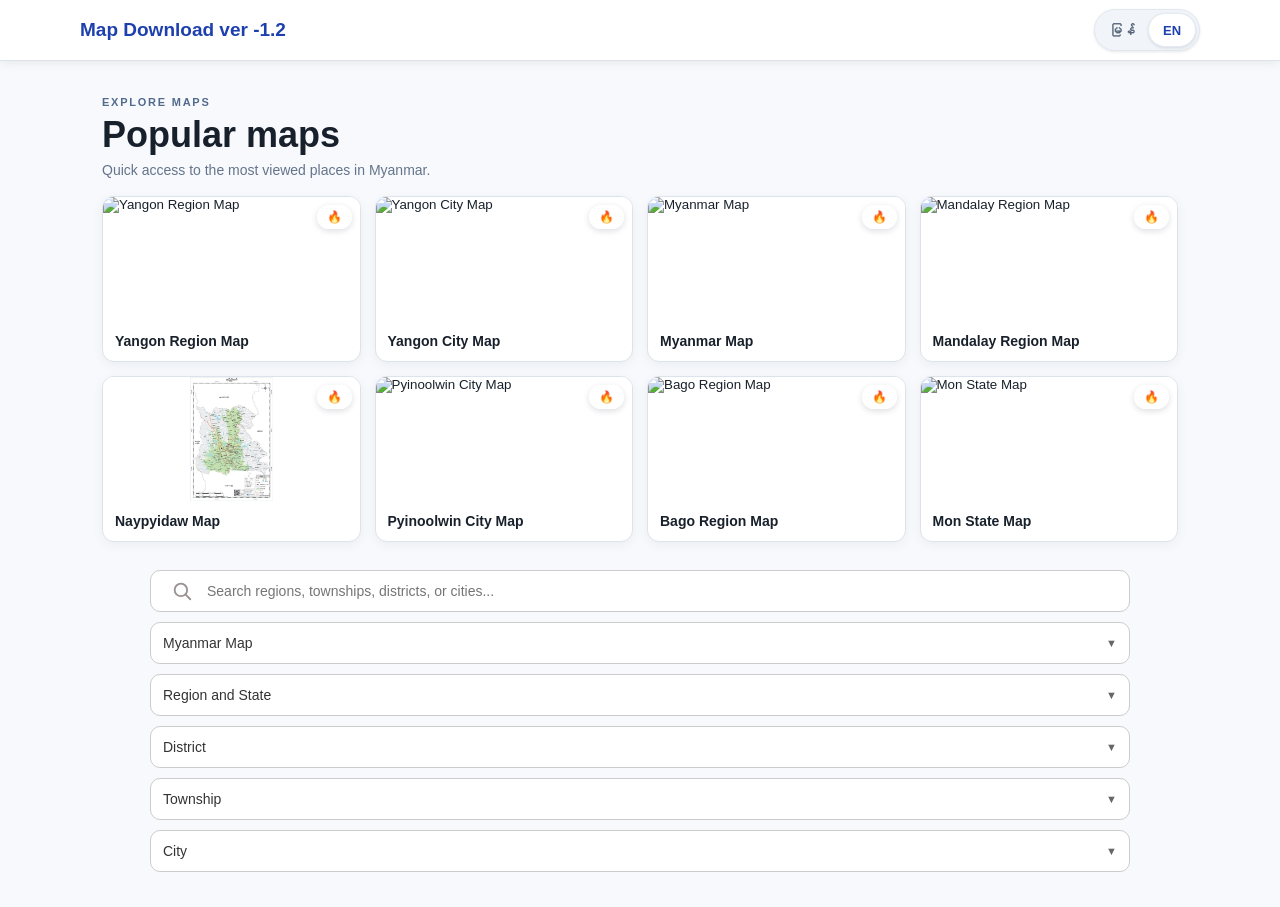
==== index.html @ d59bfbd4 "fix unbvious errors (1)" ====
<!DOCTYPE html>
<html lang="en">
<head>
    <meta charset="UTF-8">
    <meta name="viewport" content="width=device-width, initial-scale=1.0">

    <meta name="description" content="Browse, search, preview, and order printed or digital maps of Myanmar.">
    <title>Download Myanmar Maps | DPS Map</title>

    <link rel="stylesheet" href="map.css">
    <link rel="preconnect" href="https://fonts.googleapis.com">
    <link rel="preconnect" href="https://fonts.gstatic.com" crossorigin>
    <link href="https://fonts.googleapis.com/css2?family=Inter:wght@400;500;600;700;800&display=swap" rel="stylesheet">
</head>
<body>

    <header class="page-header">
        <div class="page-header-inner">
            <h1 data-en="Map Download ver -1.2" data-my="မြေပုံဒေါင်းလုဒ် ဗားရှင်း -၁.၂">Map Downloads</h1>
            <div class="language-switcher" role="group" aria-label="Language">
                <button type="button" class="language-button" lang="my" aria-pressed="false">မြန်</button>
                <button type="button" class="language-button" lang="en" aria-pressed="true">EN</button>
            </div>
        </div>
    </header>
    

    <main id="main-content">
        <section class="popular-section" aria-labelledby="popularTitle">
            <div class="popular-heading">
                <p class="eyebrow">EXPLORE MAPS</p>
                <h1 id="popularTitle">Popular maps</h1>
                <p>Quick access to the most viewed places in Myanmar.</p>
            </div>

            <div class="popular-maps">
                <!-- Yangon Region Map -->
                <button class="popular-card yangon" type="button"
                    onclick="openPopularMap('Yangon Region','assets/regions/yangon.jpg')">
                    <span class="popular-card-image">
                        <img src="assets/regions/yangon.jpg" alt="Yangon Region Map">
                        <span class="popular-badge" role="img" aria-label="Popular map">🔥</span>
                        <span class="popular-card-overlay" aria-hidden="true"
                            data-en="Yangon Region map" data-my="ရန်ကုန်တိုင်းဒေသကြီးမြေပုံ">Yangon Region map</span>
                    </span>
                    <span class="popular-card-label">Yangon Region Map</span>
                </button>

                <!-- Yangon City Map -->
                <button class="popular-card yangon" type="button"
                    onclick="openPopularMap('Yangon City','assets/cities/city-images/city/မြို့/ရန်ကုန်တိုင်း/ရန်ကုန်မြို့.jpg')">
                    <span class="popular-card-image">
                        <img src="assets/cities/city-images/city/မြို့/ရန်ကုန်တိုင်း/ရန်ကုန်မြို့.jpg" alt="Yangon City Map">
                        <span class="popular-badge" role="img" aria-label="Popular map">🔥</span>
                        <span class="popular-card-overlay" aria-hidden="true"
                            data-en="Yangon City map" data-my="ရန်ကုန်မြို့မြေပုံ">Yangon City map</span>
                    </span>
                    <span class="popular-card-label">Yangon City Map</span>
                </button>

                <!-- Myanmar Map -->
                <button class="popular-card popular-card--full-map myanmarmap english" type="button"
                    onclick="openPopularMap('Myanmar','assets/maps/myanmar-english.jpg')">
                    <span class="popular-card-image">
                        <img src="assets/maps/myanmar-english.jpg" alt="Myanmar Map">
                        <span class="popular-badge" role="img" aria-label="Popular map">🔥</span>
                        <span class="popular-card-overlay" aria-hidden="true"
                            data-en="Myanmar map in English" data-my="အင်္ဂလိပ်ဘာသာ မြန်မာနိုင်ငံမြေပုံ">Myanmar map in English</span>
                    </span>
                    <span class="popular-card-label">Myanmar Map</span>
                </button>

                <!-- Mandalay Map -->
                <button class="popular-card" type="button"
                    onclick="openPopularMap('Mandalay Region','assets/regions/mandalay.jpg')">
                    <span class="popular-card-image">
                        <img src="assets/regions/mandalay.jpg" alt="Mandalay Region Map">
                        <span class="popular-badge" role="img" aria-label="Popular map">🔥</span>
                        <span class="popular-card-overlay" aria-hidden="true"
                            data-en="Mandalay Region map" data-my="မန္တလေးတိုင်းဒေသကြီးမြေပုံ">Mandalay Region map</span>
                    </span>
                    <span class="popular-card-label">Mandalay Region Map</span>
                </button>

                <!-- Naypyidaw Map -->
                <button class="popular-card" type="button"
                    onclick="openPopularMap('Naypyidaw','assets/regions/naypyidaw.jpg')">
                    <span class="popular-card-image">
                        <img src="assets/regions/naypyidaw.jpg" alt="Naypyidaw Map">
                        <span class="popular-badge" role="img" aria-label="Popular map">🔥</span>
                        <span class="popular-card-overlay" aria-hidden="true"
                            data-en="Naypyidaw map" data-my="နေပြည်တော်မြေပုံ">Naypyidaw map</span>
                    </span>
                    <span class="popular-card-label">Naypyidaw Map</span>
                </button>

                <!-- Pyinoolwin City Map -->
                <button class="popular-card" type="button"
                    onclick="openPopularMap('Pyin Oo Lwin','assets/cities/city-images/city/မြို့/မန္တလေးတိုင်း/ပြင်ဦးလွင်.jpg')">
                    <span class="popular-card-image">
                        <img src="assets/cities/city-images/city/မြို့/မန္တလေးတိုင်း/ပြင်ဦးလွင်.jpg" alt="Pyinoolwin City Map">
                        <span class="popular-badge" role="img" aria-label="Popular map">🔥</span>
                        <span class="popular-card-overlay" aria-hidden="true"
                            data-en="Pyin Oo Lwin map" data-my="ပြင်ဦးလွင်မြို့မြေပုံ">Pyinoolwin City map</span>
                    </span>
                    <span class="popular-card-label">Pyinoolwin City Map</span>
                </button>

                <!-- Bago Region Map -->
                <button class="popular-card" type="button"
                    onclick="openPopularMap('Bago Region','assets/regions/bago.jpg')">
                    <span class="popular-card-image">
                        <img src="assets/regions/bago.jpg" alt="Bago Region Map">
                        <span class="popular-badge" role="img" aria-label="Popular map">🔥</span>
                        <span class="popular-card-overlay" aria-hidden="true"
                            data-en="Bago Region map" data-my="ပဲခူးတိုင်းဒေသကြီးမြေပုံ">Bago Region map</span>
                    </span>
                    <span class="popular-card-label">Bago Region Map</span>
                </button>

                <!-- Mon State Map -->
                <button class="popular-card" type="button"
                    onclick="openPopularMap('Mon State','assets/regions/mon.jpg')">
                    <span class="popular-card-image">
                        <img src="assets/regions/mon.jpg" alt="Mon State Map">
                        <span class="popular-badge" role="img" aria-label="Popular map">🔥</span>
                        <span class="popular-card-overlay" aria-hidden="true"
                            data-en="Mon State map" data-my="မွန်ပြည်နယ်မြေပုံ">Mon State map</span>
                    </span>
                    <span class="popular-card-label">Mon State Map</span>
                </button>
            </div>
        </section>

        <div class="search-container">

        <!-- Search Bar -->
        <div class="search-field">
            <button type="button" class="search-submit" aria-label="Search maps" onclick="focusMapSearch()">
                <svg aria-hidden="true" viewBox="0 0 24 24" focusable="false">
                    <circle cx="10.8" cy="10.8" r="6.8"></circle>
                    <path d="m16 16 5 5"></path>
                </svg>
            </button>
            <input type="search" id="searchInput" class="search-box" placeholder="Search regions, townships, districts, or cities..." autocomplete="off" aria-controls="searchResults" aria-expanded="false">
            <button type="button" id="clearSearch" class="search-clear" aria-label="Clear search" onclick="clearMapSearch()" hidden>×</button>
            <div id="searchResults" class="search-results" role="list" hidden></div>
        </div>

        <!-- Myanmar Map -->
        <div class="dropdown">

            <button class="dropdown-btn"
                onclick="toggleDropdown('mapOptions')">

                <span id="mapText">Myanmar Map</span>
                <span class="arrow">▼</span>

            </button>

            <div class="dropdown-content" id="mapOptions">

                <button onclick="selectMap('en')">
                    English
                </button>

                <button onclick="selectMap('my')">
                    Myanmar
                </button>

            </div>

        </div>

        <div class="dropdown" id="regionDropdown">
      <button class="dropdown-btn" onclick="toggleDropdown('regionOptions')"><span id="regionText">Region and State</span><span class="arrow">▼</span></button>
      <div class="dropdown-content district-list" id="regionOptions" aria-label="Regions and states">
        <button type="button" class="place-option" data-search-text="yangon region" onclick="selectRegion('Yangon Region')">Yangon Region</button>
        <button type="button" class="place-option" data-search-text="mandalay region" onclick="selectRegion('Mandalay Region')">Mandalay Region</button>
        <button type="button" class="place-option" data-search-text="naypyidaw union territory" onclick="selectRegion('Naypyidaw Union Territory')">Naypyidaw Union Territory</button>
        <button type="button" class="place-option" data-search-text="ayeyarwady region" onclick="selectRegion('Ayeyarwady Region')">Ayeyarwady Region</button>
        <button type="button" class="place-option" data-search-text="bago region" onclick="selectRegion('Bago Region')">Bago Region</button>
        <button type="button" class="place-option" data-search-text="chin state" onclick="selectRegion('Chin State')">Chin State</button>
        <button type="button" class="place-option" data-search-text="kachin state" onclick="selectRegion('Kachin State')">Kachin State</button>
        <button type="button" class="place-option" data-search-text="kayah state" onclick="selectRegion('Kayah State')">Kayah State</button>
        <button type="button" class="place-option" data-search-text="kayin state" onclick="selectRegion('Kayin State')">Kayin State</button>
        <button type="button" class="place-option" data-search-text="magway region" onclick="selectRegion('Magway Region')">Magway Region</button>
        <button type="button" class="place-option" data-search-text="mon state" onclick="selectRegion('Mon State')">Mon State</button>
        <button type="button" class="place-option" data-search-text="rakhine state" onclick="selectRegion('Rakhine State')">Rakhine State</button>
        <button type="button" class="place-option" data-search-text="sagaing region" onclick="selectRegion('Sagaing Region')">Sagaing Region</button>
        <button type="button" class="place-option" data-search-text="shan state" onclick="selectRegion('Shan State')">Shan State</button>
        <button type="button" class="place-option" data-search-text="shan-east state" onclick="selectRegion('Shan-East State')">Shan-East State</button>
        <button type="button" class="place-option" data-search-text="shan-north state" onclick="selectRegion('Shan-North State')">Shan-North State</button>
        <button type="button" class="place-option" data-search-text="shan-south state" onclick="selectRegion('Shan-South State')">Shan-South State</button>
        <button type="button" class="place-option" data-search-text="tanintharyi region" onclick="selectRegion('Tanintharyi Region')">Tanintharyi Region</button>
      </div>
    </div>
    <div class="dropdown" id="districtDropdown">

     <button class="dropdown-btn"
        onclick="toggleDropdown('districtOptions')">

        <span id="districtText">District</span>
        <span class="arrow">▼</span>

     </button>

     <div class="dropdown-content district-list" id="districtOptions">

        <div class="district-group">
            <h4>Yangon Region</h4>
            <button onclick="selectDistrict('Hmawbi')">Hmawbi</button>
            <button onclick="selectDistrict('Dagon Myothit')">Dagon Myothit</button>
            <button onclick="selectDistrict('Insein')">Insein</button>
            <button onclick="selectDistrict('Kamayut')">Kamayut</button>
            <button onclick="selectDistrict('Twante')">Twante</button>
            <button onclick="selectDistrict('Botahtaung')">Botahtaung</button>
            <button onclick="selectDistrict('Mingaladon')">Mingaladon</button>
        </div>

        <div class="district-group">
            <h4>Mandalay Region</h4>
            <button onclick="selectDistrict('Kyaukse')">Kyaukse</button>
            <button onclick="selectDistrict('Nyaung-U')">Nyaung-U</button>
            <button onclick="selectDistrict('Myingyan')">Myingyan</button>
            <button onclick="selectDistrict('Pyin Oo Lwin')">Pyin Oo Lwin</button>
        </div>

        <div class="district-group">
            <h4>Ayeyarwady Region</h4>
            <button onclick="selectDistrict('Maubin')">Maubin</button>
            <button onclick="selectDistrict('Kyonpyaw')">Kyonpyaw</button>
        </div>

        <div class="district-group">
            <h4>Magway Region</h4>
            <button onclick="selectDistrict('Thayet')">Thayet</button>
            <button onclick="selectDistrict('Minbu')">Minbu</button>
        </div>

        <div class="district-group">
            <h4>Sagaing Region</h4>
            <button onclick="selectDistrict('Katha')">Katha</button>
            <button onclick="selectDistrict('Shwebo')">Shwebo</button>
        </div>

        <div class="district-group">
            <h4>Tanintharyi Region</h4>
            <button onclick="selectDistrict('Bokpyin')">Bokpyin</button>
        </div>

        <div class="district-group">
            <h4>Kachin State</h4>
            <button onclick="selectDistrict('Bhamo')">Bhamo</button>
            <button onclick="selectDistrict('Myitkyina')">Myitkyina</button>
        </div>

        <div class="district-group">
            <h4>Chin State</h4>
            <button onclick="selectDistrict('Tiddim')">Tiddim</button>
        </div>

    </div>
</div>
    <div class="dropdown" id="townshipDropdown">
      <button class="dropdown-btn" onclick="toggleDropdown('townshipOptions')"><span id="townshipText">Township</span><span class="arrow">▼</span></button>
      <div class="dropdown-content district-list" id="townshipOptions" aria-label="Townships">
        <div class="district-group">
          <h4>Yangon Region</h4>
          <button type="button" class="place-option" data-search-text="Taikkyi taikkyi township yangon region" data-map-src="assets/townships/မြို့နယ်များ/ရန်ကုန်တိုင်း/Taikkyi.jpg" data-map-caption="Taikkyi Township" onclick="selectTownshipImage(this)">Taikkyi</button>
          <button type="button" class="place-option" data-search-text="Hlegu hlegu township yangon region" data-map-src="assets/townships/မြို့နယ်များ/ရန်ကုန်တိုင်း/လှည်းကူး.jpg" data-map-caption="Hlegu Township" onclick="selectTownshipImage(this)">Hlegu</button>
          <button type="button" class="place-option" data-search-text="hmawbi hmawbi township yangon region" data-map-src="assets/townships/မြို့နယ်များ/ရန်ကုန်တိုင်း/မှော်ဘီ.jpg" data-map-caption="Hmawbi Township" onclick="selectTownshipImage(this)">Hmawbi</button>
          <button type="button" class="place-option" data-search-text="htantabin htantabin township yangon region" data-map-src="assets/townships/မြို့နယ်များ/ရန်ကုန်တိုင်း/Hantabin.jpg" data-map-caption="Htantabin Township" onclick="selectTownshipImage(this)">Htantabin</button>
          <button type="button" class="place-option" data-search-text="mingaladon mingaladon township yangon region" data-map-src="assets/townships/မြို့နယ်များ/ရန်ကုန်တိုင်း/MGLD_Tsp_Map_over.jpg" data-map-caption="Mingaladon Township" onclick="selectTownshipImage(this)">Mingaladon</button>
          <button type="button" class="place-option" data-search-text="shwepyitha shwepyitha township yangon region" data-map-src="assets/townships/မြို့နယ်များ/ရန်ကုန်တိုင်း/SPTA_TSP_Map_Over.jpg" data-map-caption="Shwepyitha Township" onclick="selectTownshipImage(this)">Shwepyitha</button>
          <button type="button" class="place-option" data-search-text="insein insein township yangon region" data-map-src="assets/townships/မြို့နယ်များ/ရန်ကုန်တိုင်း/INSEIN_Tsp_Map_over.jpg" data-map-caption="Insein Township" onclick="selectTownshipImage(this)">Insein</button>
          <button type="button" class="place-option" data-search-text="hlaingthaya east hlaing tharyar east township yangon region" data-map-src="assets/townships/မြို့နယ်များ/ရန်ကုန်တိုင်း/HTLY_East_A3_over.jpg" data-map-caption="Hlaingthaya East Township" onclick="selectTownshipImage(this)">Hlaingthaya East</button>
          <button type="button" class="place-option" data-search-text="hlaingthaya west hlaing tharyar west township yangon region" data-map-src="assets/townships/မြို့နယ်များ/ရန်ကုန်တိုင်း/HTLY_West_A3_over.jpg" data-map-caption="Hlaingthaya West Township" onclick="selectTownshipImage(this)">Hlaingthaya West</button>
          <button type="button" class="place-option" data-search-text="thanlyin thanlyin township yangon region" data-map-src="assets/townships/မြို့နယ်များ/ရန်ကုန်တိုင်း/Thanlyin.jpg" data-map-caption="Thanlyin Township" onclick="selectTownshipImage(this)">Thanlyin</button>
          <button type="button" class="place-option" data-search-text="thongwa thongwa township yangon region" data-map-src="assets/townships/မြို့နယ်များ/ရန်ကုန်တိုင်း/Thongwa.jpg" data-map-caption="Thongwa Township" onclick="selectTownshipImage(this)">Thongwa</button>
          <button type="button" class="place-option" data-search-text="kyauktan kyauktan township yangon region" data-map-src="assets/townships/မြို့နယ်များ/ရန်ကုန်တိုင်း/ကျောက်တန်းမြို့နယ်အခြေပြမြေပုံ.jpg" data-map-caption="Kyauktan Township" onclick="selectTownshipImage(this)">Kyauktan</button>
          <button type="button" class="place-option" data-search-text="kayan kayan township yangon region" data-map-src="assets/townships/မြို့နယ်များ/ရန်ကုန်တိုင်း/Kayan.jpg" data-map-caption="Kayan Township" onclick="selectTownshipImage(this)">Kayan</button>
          <button type="button" class="place-option" data-search-text="twante twante township yangon region" data-map-src="assets/townships/မြို့နယ်များ/ရန်ကုန်တိုင်း/Twantay.jpg" data-map-caption="Twante Township" onclick="selectTownshipImage(this)">Twante</button>
          <button type="button" class="place-option" data-search-text="kungyangon kungyangon township yangon region" data-map-src="assets/townships/မြို့နယ်များ/ရန်ကုန်တိုင်း/ကွမ်းခြံကုန်း.jpg" data-map-caption="Kungyangon Township" onclick="selectTownshipImage(this)">Kungyangon</button>
          <button type="button" class="place-option" data-search-text="kawhmu kawhmu township yangon region" data-map-src="assets/townships/မြို့နယ်များ/ရန်ကုန်တိုင်း/ကော့မှူး.jpg" data-map-caption="Kawhmu Township" onclick="selectTownshipImage(this)">Kawhmu</button>
          <button type="button" class="place-option" data-search-text="seikkyi kanaungto seikkyi kanaungto township yangon region" data-map-src="assets/townships/မြို့နယ်များ/ရန်ကုန်တိုင်း/SeikGyi_A3_Over.jpg" data-map-caption="Seikkyi Kanaungto Township" onclick="selectTownshipImage(this)">Seikkyi Kanaungto</button>
          <button type="button" class="place-option" data-search-text="dala dala township yangon region" data-map-src="assets/townships/မြို့နယ်များ/ရန်ကုန်တိုင်း/DALA_A3_overall.jpg" data-map-caption="Dala Township" onclick="selectTownshipImage(this)">Dala</button>
          <button type="button" class="place-option" data-search-text="kyauktada kyauktada township yangon region" data-map-src="assets/townships/မြို့နယ်များ/ရန်ကုန်တိုင်း/KTDA_Tsp_Map_over.jpg" data-map-caption="Kyauktada Township" onclick="selectTownshipImage(this)">Kyauktada</button>
          <button type="button" class="place-option" data-search-text="pabedan pabedan township yangon region" data-map-src="assets/townships/မြို့နယ်များ/ရန်ကုန်တိုင်း/PBDN_Tsp_Map_A3_over.jpg" data-map-caption="Pabedan Township" onclick="selectTownshipImage(this)">Pabedan</button>
          <button type="button" class="place-option" data-search-text="lanmadaw lanmadaw township yangon region" data-map-src="assets/townships/မြို့နယ်များ/ရန်ကုန်တိုင်း/LMDW_A3_over.jpg" data-map-caption="Lanmadaw Township" onclick="selectTownshipImage(this)">Lanmadaw</button>
          <button type="button" class="place-option" data-search-text="latha latha township yangon region" data-map-src="assets/townships/မြို့နယ်များ/ရန်ကုန်တိုင်း/LATHA_Tsp_Map_over.jpg" data-map-caption="Latha Township" onclick="selectTownshipImage(this)">Latha</button>
          <button type="button" class="place-option" data-search-text="dagon dagon township yangon region" data-map-src="assets/townships/မြို့နယ်များ/ရန်ကုန်တိုင်း/DGN_Tsp_Map_over.jpg" data-map-caption="Dagon Township" onclick="selectTownshipImage(this)">Dagon</button>
          <button type="button" class="place-option" data-search-text="ahlon ahlone township yangon region" data-map-src="assets/townships/မြို့နယ်များ/ရန်ကုန်တိုင်း/AHL_Tsp_Map_A3x2024_Outline.jpg" data-map-caption="Ahlon Township" onclick="selectTownshipImage(this)">Ahlon</button>
          <button type="button" class="place-option" data-search-text="kyimyindaing kyimyindine township yangon region" data-map-src="assets/townships/မြို့နယ်များ/ရန်ကုန်တိုင်း/KMDG_Tsp_Map_over.jpg" data-map-caption="Kyimyindaing Township" onclick="selectTownshipImage(this)">Kyimyindaing</button>
          <button type="button" class="place-option" data-search-text="sanchaung sanchaung township yangon region" data-map-src="assets/townships/မြို့နယ်များ/ရန်ကုန်တိုင်း/SCG_Tsp_Map_Over.jpg" data-map-caption="Sanchaung Township" onclick="selectTownshipImage(this)">Sanchaung</button>
          <button type="button" class="place-option" data-search-text="mayangon mayangon township yangon region" data-map-src="assets/townships/မြို့နယ်များ/ရန်ကုန်တိုင်း/MYGN_Tsp_Map_Over.jpg" data-map-caption="Mayangon Township" onclick="selectTownshipImage(this)">Mayangon</button>
          <button type="button" class="place-option" data-search-text="hlaing hlaing township yangon region" data-map-src="assets/townships/မြို့နယ်များ/ရန်ကုန်တိုင်း/HLG_Tsp_Map_over.jpg" data-map-caption="Hlaing Township" onclick="selectTownshipImage(this)">Hlaing</button>
          <button type="button" class="place-option" data-search-text="north okkalapa north okkalapa township yangon region" data-map-src="assets/townships/မြို့နယ်များ/ရန်ကုန်တိုင်း/NOKA_Tsp_A3_over.jpg" data-map-caption="North Okkalapa Township" onclick="selectTownshipImage(this)">North Okkalapa</button>
          <button type="button" class="place-option" data-search-text="thingangyun thingangyun township yangon region" data-map-src="assets/townships/မြို့နယ်များ/ရန်ကုန်တိုင်း/TGGN_A3_Ove.jpg" data-map-caption="Thingangyun Township" onclick="selectTownshipImage(this)">Thingangyun</button>
          <button type="button" class="place-option" data-search-text="south okkalapa south okkalapa township yangon region" data-map-src="assets/townships/မြို့နယ်များ/ရန်ကုန်တိုင်း/SOKA_A3_over.jpg" data-map-caption="South Okkalapa Township" onclick="selectTownshipImage(this)">South Okkalapa</button>
          <button type="button" class="place-option" data-search-text="tamwe tamwe township yangon region" data-map-src="assets/townships/မြို့နယ်များ/ရန်ကုန်တိုင်း/Tharmwe.jpg" data-map-caption="Tamwe Township" onclick="selectTownshipImage(this)">Tamwe</button>
          <button type="button" class="place-option" data-search-text="yankin yankin township yangon region" data-map-src="assets/townships/မြို့နယ်များ/ရန်ကုန်တိုင်း/YANKIN_Tsp_Over.jpg" data-map-caption="Yankin Township" onclick="selectTownshipImage(this)">Yankin</button>
          <button type="button" class="place-option" data-search-text="botataung botataung township yangon region" data-map-src="assets/townships/မြို့နယ်များ/ရန်ကုန်တိုင်း/BTHG_Tsp_Map_overall.jpg" data-map-caption="Botataung Township" onclick="selectTownshipImage(this)">Botataung</button>
          <button type="button" class="place-option" data-search-text="dawbon dawbon township yangon region" data-map-src="assets/townships/မြို့နယ်များ/ရန်ကုန်တိုင်း/DWBN_Tsp_Map_over.jpg" data-map-caption="Dawbon Township" onclick="selectTownshipImage(this)">Dawbon</button>
          <button type="button" class="place-option" data-search-text="mingala taungnyunt mingala taungnyunt township yangon region" data-map-src="assets/townships/မြို့နယ်များ/ရန်ကုန်တိုင်း/MTNT_A3_Over.jpg" data-map-caption="Mingala Taungnyunt Township" onclick="selectTownshipImage(this)">Mingala Taungnyunt</button>
          <button type="button" class="place-option" data-search-text="pazundaung pazundaung township yangon region" data-map-src="assets/townships/မြို့နယ်များ/ရန်ကုန်တိုင်း/PZDG_Tsp_Map_over.jpg" data-map-caption="Pazundaung Township" onclick="selectTownshipImage(this)">Pazundaung</button>
          <button type="button" class="place-option" data-search-text="thaketa thaketa township yangon region" data-map-src="assets/townships/မြို့နယ်များ/ရန်ကုန်တိုင်း/TKA_A3_Over.jpg" data-map-caption="Thaketa Township" onclick="selectTownshipImage(this)">Thaketa</button>
          <button type="button" class="place-option" data-search-text="dagon seikkan dagon myothit seikkan township yangon region" data-map-src="assets/townships/မြို့နယ်များ/ရန်ကုန်တိုင်း/DGNSK_A3_over.jpg" data-map-caption="Dagon Seikkan Township" onclick="selectTownshipImage(this)">Dagon Seikkan</button>
          <button type="button" class="place-option" data-search-text="south dagon south dagon township yangon region" data-map-src="assets/townships/မြို့နယ်များ/ရန်ကုန်တိုင်း/တောင်ဒဂုံ.jpg" data-map-caption="South Dagon Township" onclick="selectTownshipImage(this)">South Dagon</button>
          <button type="button" class="place-option" data-search-text="north dagon north dagon township yangon region" data-map-src="assets/townships/မြို့နယ်များ/ရန်ကုန်တိုင်း/NDGN_A3_over.jpg" data-map-caption="North Dagon Township" onclick="selectTownshipImage(this)">North Dagon</button>
          <button type="button" class="place-option" data-search-text="east dagon east dagon township yangon region" data-map-src="assets/townships/မြို့နယ်များ/ရန်ကုန်တိုင်း/EDGN_A3_over.jpg" data-map-caption="East Dagon Township" onclick="selectTownshipImage(this)">East Dagon</button>
          <button type="button" class="place-option" data-search-text="kamayut kamayut township yangon region" data-map-src="assets/townships/မြို့နယ်များ/ရန်ကုန်တိုင်း/KMYT_Tsp_Map_over.jpg" data-map-caption="Kamayut Township" onclick="selectTownshipImage(this)">Kamayut</button>
          <button type="button" class="place-option" data-search-text="bahan bahan township yangon region" data-map-src="assets/townships/မြို့နယ်များ/ရန်ကုန်တိုင်း/BHN_A3_Crop.jpg" data-map-caption="Bahan Township" onclick="selectTownshipImage(this)">Bahan</button>
        </div>
        <div class="district-group">
          <h4>Mandalay Region</h4>
          <button type="button" class="place-option" data-search-text="aung myay thar zan_overall.jpg aungmyaythazan township mandalay region" data-map-src="assets/townships/မြို့နယ်များ/မန္တလေးတိုင်း/Aung Myay Thar Zan_overall.jpg" data-map-caption="Aungmyaythazan Township" onclick="selectTownshipImage(this)">Aungmyethazan</button>
          <button type="button" class="place-option" data-search-text="chanayetharzan.jpg chanayethazan township mandalay region" data-map-src="assets/townships/မြို့နယ်များ/မန္တလေးတိုင်း/Chanayetharzan.jpg" data-map-caption="Chanayethazan Township" onclick="selectTownshipImage(this)">Chanayethazan</button>
          <button type="button" class="place-option" data-search-text="ကျောက်ဆည်.jpg kyaukse township mandalay region" data-map-src="assets/townships/မြို့နယ်များ/မန္တလေးတိုင်း/ကျောက်ဆည်.jpg" data-map-caption="Kyaukse Township" onclick="selectTownshipImage(this)">Kyaukse</button>
          <button type="button" class="place-option" data-search-text="ချမ်းမြသာစည်.jpg chanmyathazi township mandalay region" data-map-src="assets/townships/မြို့နယ်များ/မန္တလေးတိုင်း/ချမ်းမြသာစည်.jpg" data-map-caption="Chanmyathazi Township" onclick="selectTownshipImage(this)">Chanmyathazi</button>
          <button type="button" class="place-option" data-search-text="တံတားဦးမြို့နယ်.jpg tada-u township mandalay region" data-map-src="assets/townships/မြို့နယ်များ/မန္တလေးတိုင်း/တံတားဦးမြို့နယ်.jpg" data-map-caption="Tada-U Township" onclick="selectTownshipImage(this)">Tada-U</button>
          <button type="button" class="place-option" data-search-text="ပုသိမ်ကြီး.jpg patheingyi township mandalay region" data-map-src="assets/townships/မြို့နယ်များ/မန္တလေးတိုင်း/ပုသိမ်ကြီး.jpg" data-map-caption="Patheingyi Township" onclick="selectTownshipImage(this)">Patheingyi</button>
          <button type="button" class="place-option" data-search-text="ပျော်ဘွယ်မြို့နယ်.jpg pyawbwe township mandalay region" data-map-src="assets/townships/မြို့နယ်များ/မန္တလေးတိုင်း/ပျော်ဘွယ်မြို့နယ်.jpg" data-map-caption="Pyawbwe Township" onclick="selectTownshipImage(this)">Pyawbwe</button>
          <button type="button" class="place-option" data-search-text="ပြင်ဦးလွင်မြို့နယ်.jpg pyin oo lwin township mandalay region" data-map-src="assets/townships/မြို့နယ်များ/မန္တလေးတိုင်း/ပြင်ဦးလွင်မြို့နယ်.jpg" data-map-caption="Pyin Oo Lwin Township" onclick="selectTownshipImage(this)">Pyinoolwin</button>
          <button type="button" class="place-option" data-search-text="ပြည်ကြီးတံခွန်.jpg pyigyitagon township mandalay region" data-map-src="assets/townships/မြို့နယ်များ/မန္တလေးတိုင်း/ပြည်ကြီးတံခွန်.jpg" data-map-caption="Pyigyitagon Township" onclick="selectTownshipImage(this)">Pyigyidagun</button>
          <button type="button" class="place-option" data-search-text="မဟာအောင်မြေ.jpg mahaaungmye township mandalay region" data-map-src="assets/townships/မြို့နယ်များ/မန္တလေးတိုင်း/မဟာအောင်မြေ.jpg" data-map-caption="Mahaaungmye Township" onclick="selectTownshipImage(this)">Maha Aungmye</button>
          <button type="button" class="place-option" data-search-text="မိတ္ထီလာမြို့နယ်.jpg meiktila township mandalay region" data-map-src="assets/townships/မြို့နယ်များ/မန္တလေးတိုင်း/မိတ္ထီလာမြို့နယ်.jpg" data-map-caption="Meiktila Township" onclick="selectTownshipImage(this)">Meiktila</button>
          <button type="button" class="place-option" data-search-text="ရမည်းသင်းမြို့နယ်.jpg yamethin township mandalay region" data-map-src="assets/townships/မြို့နယ်များ/မန္တလေးတိုင်း/ရမည်းသင်းမြို့နယ်.jpg" data-map-caption="Yamethin Township" onclick="selectTownshipImage(this)">Yamethin</button>
          <button type="button" class="place-option" data-search-text="ဝမ်းတွင်းမြို့နယ်.jpg wundwin township mandalay region" data-map-src="assets/townships/မြို့နယ်များ/မန္တလေးတိုင်း/ဝမ်းတွင်းမြို့နယ်.jpg" data-map-caption="Wundwin Township" onclick="selectTownshipImage(this)">Wundwin</button>
          <button type="button" class="place-option" data-search-text="သပိတ်ကျင်းမြို့နယ်.jpg thabeikkyin township mandalay region" data-map-src="assets/townships/မြို့နယ်များ/မန္တလေးတိုင်း/သပိတ်ကျင်းမြို့နယ်.jpg" data-map-caption="Thabeikkyin Township" onclick="selectTownshipImage(this)">Thabeikkyin</button>
          <button type="button" class="place-option" data-search-text="အမရပူရ.jpg amarapura township mandalay region" data-map-src="assets/townships/မြို့နယ်များ/မန္တလေးတိုင်း/အမရပူရ.jpg" data-map-caption="Amarapura Township" onclick="selectTownshipImage(this)">Amarapura</button>
        </div>
        <div class="district-group">
          <h4>Naypyidaw Union Territory</h4>
          <button type="button" class="place-option" data-search-text="ဇမ္ဗူသီရိ.jpg zabuthiri township naypyidaw union territory" data-map-src="assets/townships/မြို့နယ်များ/နေပြည်တော်/ဇမ္ဗူသီရိ.jpg" data-map-caption="Zabuthiri Township" onclick="selectTownshipImage(this)">Zabuthiri</button>
          <button type="button" class="place-option" data-search-text="ဇေယျာသီရိ.jpg zeyathiri township naypyidaw union territory" data-map-src="assets/townships/မြို့နယ်များ/နေပြည်တော်/ဇေယျာသီရိ.jpg" data-map-caption="Zeyathiri Township" onclick="selectTownshipImage(this)">Zeyathiri</button>
          <button type="button" class="place-option" data-search-text="တပ်ကုန်းမြို့နယ်.jpg tatkon township naypyidaw union territory" data-map-src="assets/townships/မြို့နယ်များ/နေပြည်တော်/တပ်ကုန်းမြို့နယ်.jpg" data-map-caption="Tatkon Township" onclick="selectTownshipImage(this)">Tatkon</button>
          <button type="button" class="place-option" data-search-text="ဒက်ခိဏသီရိမြို့နယ်.jpg dekkhinathiri township naypyidaw union territory" data-map-src="assets/townships/မြို့နယ်များ/နေပြည်တော်/ဒက်ခိဏသီရိမြို့နယ်.jpg" data-map-caption="Dekkhinathiri Township" onclick="selectTownshipImage(this)">Dekkhinathiri</button>
          <button type="button" class="place-option" data-search-text="ပုဗ္ဗသီရိမြို့နယ်.jpg pobbathiri township naypyidaw union territory" data-map-src="assets/townships/မြို့နယ်များ/နေပြည်တော်/ပုဗ္ဗသီရိမြို့နယ်.jpg" data-map-caption="Pobbathiri Township" onclick="selectTownshipImage(this)">Pobbathiri</button>
        </div>
        <div class="district-group">
          <h4>Kachin State</h4>
          <button type="button" class="place-option" data-search-text="ဖားကန့်မြို့နယ္.jpg hpakant township kachin state" data-map-src="assets/townships/မြို့နယ်များ/ကချင်ပြည်နယ်/ဖားကန့်မြို့နယ္.jpg" data-map-caption="Hpakant Township" onclick="selectTownshipImage(this)">Hpakant</button>
          <button type="button" class="place-option" data-search-text="မြစ်ကြီးနားမြို့နယ်.jpg myitkyina township kachin state" data-map-src="assets/townships/မြို့နယ်များ/ကချင်ပြည်နယ်/မြစ်ကြီးနားမြို့နယ်.jpg" data-map-caption="Myitkyina Township" onclick="selectTownshipImage(this)">Myitkyina</button>
        </div>
        <div class="district-group">
          <h4>Kayin State</h4>
          <button type="button" class="place-option" data-search-text="မြဝတီ.jpg myawaddy township kayin state" data-map-src="assets/townships/မြို့နယ်များ/ကရင်ပြည်နယ်/မြဝတီ.jpg" data-map-caption="Myawaddy Township" onclick="selectTownshipImage(this)">Myawaddy</button>
        </div>
        <div class="district-group">
          <h4>Shan-South State</h4>
          <button type="button" class="place-option" data-search-text="ဆီဆိုင်.jpg hsihseng township shan-south state" data-map-src="assets/townships/မြို့နယ်များ/ရှမ်းပြည်နယ်/ရှမ်းတောင်/ဆီဆိုင်.jpg" data-map-caption="Hsihseng Township" onclick="selectTownshipImage(this)">Hsi Hseng</button>
          <button type="button" class="place-option" data-search-text="ပင်းတယမြို့နယ်.jpg pindaya township shan-south state" data-map-src="assets/townships/မြို့နယ်များ/ရှမ်းပြည်နယ်/ရှမ်းတောင်/ပင်းတယမြို့နယ်.jpg" data-map-caption="Pindaya Township" onclick="selectTownshipImage(this)">Pindaya</button>
          <button type="button" class="place-option" data-search-text="ရွာငံမြို့နယ်.jpg ywangan township shan-south state" data-map-src="assets/townships/မြို့နယ်များ/ရှမ်းပြည်နယ်/ရှမ်းတောင်/ရွာငံမြို့နယ်.jpg" data-map-caption="Ywangan Township" onclick="selectTownshipImage(this)">Ywangan</button>
          <button type="button" class="place-option" data-search-text="လွိုင်လင်မြို့နယ်.jpg loilen township shan-south state" data-map-src="assets/townships/မြို့နယ်များ/ရှမ်းပြည်နယ်/ရှမ်းတောင်/လွိုင်လင်မြို့နယ်.jpg" data-map-caption="Loilen Township" onclick="selectTownshipImage(this)">Loilen</button>
          <button type="button" class="place-option" data-search-text="ဟိုပုံးမြို့နယ်.jpg hopong township shan-south state" data-map-src="assets/townships/မြို့နယ်များ/ရှမ်းပြည်နယ်/ရှမ်းတောင်/ဟိုပုံးမြို့နယ်.jpg" data-map-caption="Hopong Township" onclick="selectTownshipImage(this)">Hopong</button>
        </div>
        <div class="district-group">
          <h4>Shan-East State</h4>
          <button type="button" class="place-option" data-search-text="ကျိုင်းတုံမြို့နယ်_.jpg kengtung township shan-east state" data-map-src="assets/townships/မြို့နယ်များ/ရှမ်းပြည်နယ်/ရှမ်းရှေ့/ကျိုင်းတုံမြို့နယ်_.jpg" data-map-caption="Kengtung Township" onclick="selectTownshipImage(this)">Kengtung</button>
        </div>
        <div class="district-group">
          <h4>Chin State</h4>
          <button type="button" class="place-option" data-search-text="ထန်တလန်မြို့နယ်.jpg thantlang township chin state" data-map-src="assets/townships/မြို့နယ်များ/ချင်းပြည်နယ်/ထန်တလန်မြို့နယ်.jpg" data-map-caption="Thantlang Township" onclick="selectTownshipImage(this)">Thantlang</button>
          <button type="button" class="place-option" data-search-text="ဖလမ်းမြို့နယ်.jpg falam township chin state" data-map-src="assets/townships/မြို့နယ်များ/ချင်းပြည်နယ်/ဖလမ်းမြို့နယ်.jpg" data-map-caption="Falam Township" onclick="selectTownshipImage(this)">Falam</button>
          <button type="button" class="place-option" data-search-text="မတူပီ.jpg matupi township chin state" data-map-src="assets/townships/မြို့နယ်များ/ချင်းပြည်နယ်/မတူပီ.jpg" data-map-caption="Matupi Township" onclick="selectTownshipImage(this)">Matupi</button>
          <button type="button" class="place-option" data-search-text="ဟာခါးမြို့နယ်.jpg hakha township chin state" data-map-src="assets/townships/မြို့နယ်များ/ချင်းပြည်နယ်/ဟာခါးမြို့နယ်.jpg" data-map-caption="Hakha Township" onclick="selectTownshipImage(this)">Hakha</button>
        </div>
        <div class="district-group">
          <h4>Sagaing Region</h4>
          <button type="button" class="place-option" data-search-text="စစ်ကိုင်းမြို့နယ်.jpg sagaing township sagaing region" data-map-src="assets/townships/မြို့နယ်များ/စစ်ကိုင်းတိုင်း/စစ်ကိုင်းမြို့နယ်.jpg" data-map-caption="Sagaing Township" onclick="selectTownshipImage(this)">Sagaing</button>
          <button type="button" class="place-option" data-search-text="ဟုမ္မလင်း.jpg homalin township sagaing region" data-map-src="assets/townships/မြို့နယ်များ/စစ်ကိုင်းတိုင်း/ဟုမ္မလင်း.jpg" data-map-caption="Homalin Township" onclick="selectTownshipImage(this)">Homalin</button>
        </div>
        <div class="district-group">
          <h4>Bago Region</h4>
          <button type="button" class="place-option" data-search-text="nyaung_lay_pin_tsp_overall.jpg nyaunglebin township bago region" data-map-src="assets/townships/မြို့နယ်များ/ပဲခူးတိုင်း/Nyaung_Lay_Pin_Tsp_overall.jpg" data-map-caption="Nyaunglebin Township" onclick="selectTownshipImage(this)">Nyaunglebin</button>
          <button type="button" class="place-option" data-search-text="pyi tsp.jpg pyay township bago region" data-map-src="assets/townships/မြို့နယ်များ/ပဲခူးတိုင်း/Pyi Tsp.jpg" data-map-caption="Pyay Township" onclick="selectTownshipImage(this)">Pyay</button>
          <button type="button" class="place-option" data-search-text="ပေါက်ခေါင်းမြို့နယ်.jpg paukkhaung township bago region" data-map-src="assets/townships/မြို့နယ်များ/ပဲခူးတိုင်း/ပေါက်ခေါင်းမြို့နယ်.jpg" data-map-caption="Paukkhaung Township" onclick="selectTownshipImage(this)">Paukkaung</button>
          <button type="button" class="place-option" data-search-text="ပဲခူးမြို့နယ်.jpg bago township bago region" data-map-src="assets/townships/မြို့နယ်များ/ပဲခူးတိုင်း/ပဲခူးမြို့နယ်.jpg" data-map-caption="Bago Township" onclick="selectTownshipImage(this)">Bago</button>
          <button type="button" class="place-option" data-search-text="ရေတာရှည်.jpg yedashe township bago region" data-map-src="assets/townships/မြို့နယ်များ/ပဲခူးတိုင်း/ရေတာရှည်.jpg" data-map-caption="Yedashe Township" onclick="selectTownshipImage(this)">Yedashe</button>
        </div>
        <div class="district-group">
          <h4>Magway Region</h4>
          <button type="button" class="place-option" data-search-text="saw_tsp_overall.jpg saw township magway region" data-map-src="assets/townships/မြို့နယ်များ/မကွေးတိုင်း/Saw_Tsp_overall.jpg" data-map-caption="Saw Township" onclick="selectTownshipImage(this)">Saw</button>
          <button type="button" class="place-option" data-search-text="စလင်း.jpg salin township magway region" data-map-src="assets/townships/မြို့နယ်များ/မကွေးတိုင်း/စလင်း.jpg" data-map-caption="Salin Township" onclick="selectTownshipImage(this)">Salin</button>
          <button type="button" class="place-option" data-search-text="ဆင်ပေါင်ဝဲ.jpg sinbaungwe township magway region" data-map-src="assets/townships/မြို့နယ်များ/မကွေးတိုင်း/ဆင်ပေါင်ဝဲ.jpg" data-map-caption="Sinbaungwe Township" onclick="selectTownshipImage(this)">Sinbaungwe</button>
          <button type="button" class="place-option" data-search-text="ဆိပ်ဖြူမြို့နယ်.jpg seikphyu township magway region" data-map-src="assets/townships/မြို့နယ်များ/မကွေးတိုင်း/ဆိပ်ဖြူမြို့နယ်.jpg" data-map-caption="Seikphyu Township" onclick="selectTownshipImage(this)">Seikpyu</button>
          <button type="button" class="place-option" data-search-text="ပခုက္ကူမြို့နယ်.jpg pakokku township magway region" data-map-src="assets/townships/မြို့နယ်များ/မကွေးတိုင်း/ပခုက္ကူမြို့နယ်.jpg" data-map-caption="Pakokku Township" onclick="selectTownshipImage(this)">Pakokku</button>
          <button type="button" class="place-option" data-search-text="မင်းလှ_မင်းဘူး_ငဖဲ_သုံးမြို့နယ်ဆက်စပ်.png minhla, minbu and ngape townships magway region" data-map-src="assets/townships/မြို့နယ်များ/မကွေးတိုင်း/မင်းလှ_မင်းဘူး_ငဖဲ_သုံးမြို့နယ်ဆက်စပ်.png" data-map-caption="Minhla, Minbu and Ngape Townships" onclick="selectTownshipImage(this)">Minhla, Minbu and Ngape Townships</button>
        </div>
        <div class="district-group">
          <h4>Ayeyarwady Region</h4>
          <button type="button" class="place-option" data-search-text="ပန်းတနော်မြို့နယ်.jpg pantanaw township ayeyarwady region" data-map-src="assets/townships/မြို့နယ်များ/ဧရာဝတီတိုင်း/ပန်းတနော်မြို့နယ်.jpg" data-map-caption="Pantanaw Township" onclick="selectTownshipImage(this)">Pantanaw</button>
          <button type="button" class="place-option" data-search-text="ပုသိမ်မြို့နယ်.jpg pathein township ayeyarwady region" data-map-src="assets/townships/မြို့နယ်များ/ဧရာဝတီတိုင်း/ပုသိမ်မြို့နယ်.jpg" data-map-caption="Pathein Township" onclick="selectTownshipImage(this)">Pathein</button>
          <button type="button" class="place-option" data-search-text="ဘိုကလေးမြို့နယ်.jpg bogale township ayeyarwady region" data-map-src="assets/townships/မြို့နယ်များ/ဧရာဝတီတိုင်း/ဘိုကလေးမြို့နယ်.jpg" data-map-caption="Bogale Township" onclick="selectTownshipImage(this)">Bogale</button>
          <button type="button" class="place-option" data-search-text="ဧရာဝတီတိုင်းဒေသကြီးဟသင်္တမြို့.jpg hinthada township ayeyarwady region" data-map-src="assets/townships/မြို့နယ်များ/ဧရာဝတီတိုင်း/ဧရာဝတီတိုင်းဒေသကြီးဟသင်္တမြို့.jpg" data-map-caption="Hinthada Township" onclick="selectTownshipImage(this)">Hinthada</button>
        </div>
      </div>
    </div>
    <!-- City -->
<div class="dropdown" id="cityDropdown">

    <button class="dropdown-btn"
        onclick="toggleDropdown('cityOptions')">

        <span id="cityText">City</span>
        <span class="arrow">▼</span>

    </button>

    <div class="dropdown-content district-list" id="cityOptions">

        <div class="district-group">
            <h4>Yangon Region</h4>
            <button onclick="selectCity('Taikkyi')">Taikkyi</button>
            <button onclick="selectCity('Yangon')">Yangon</button>
            <button onclick="selectCity('Hmawbi')">Hmawbi</button>
        </div>

        <div class="district-group">
            <h4>Mandalay Region</h4>
            <button onclick="selectCity('Mandalay')">Mandalay</button>
            <button onclick="selectCity('Pyin Oo Lwin')">Pyinoolwin</button>
            <button onclick="selectCity('Meiktila')">Meiktila</button>
            <button onclick="selectCity('Bagan')">Bagan</button>
        </div>

        <div class="district-group">
            <h4>Ayeyarwady Region</h4>
            <button onclick="selectCity('Pathein')">Pathein</button>
            <button onclick="selectCity('Hinthada')">Hinthada</button>
            <button onclick="selectCity('Maubin')">Maubin</button>
            <button onclick="selectCity('Mawlamyinegyun')">Mawlamyinegyun</button>
            <button onclick="selectCity('Pyapon')">Pyapon</button>
        </div>

        <div class="district-group">
            <h4>Magway Region</h4>
            <button onclick="selectCity('Seikpyu')">Seikpyu</button>
            <button onclick="selectCity('Magway')">Magway</button>
        </div>

        <div class="district-group">
            <h4>Bago Region</h4>
            <button onclick="selectCity('Bago')">Bago</button>
            <button onclick="selectCity('Painzalok')">Painzalok</button>
            <button onclick="selectCity('Minhla')">Minhla</button>
            <button onclick="selectCity('Pyay')">Pyay</button>
            <button onclick="selectCity('Taungoo')">Taungoo</button>
        </div>

        <div class="district-group">
            <h4>Naypyitaw Union Territory</h4>
            <button onclick="selectCity('Naypyidaw')">Naypyidaw</button>
        </div>

        <div class="district-group">
            <h4>Sagaing Region</h4>
            <button onclick="selectCity('Sagaing')">Sagaing</button>
            <button onclick="selectCity('Banmauk')">Banmauk</button>
            <button onclick="selectCity('Shwebo')">Shwebo</button>
        </div>
        <div class="district-group">
            <h4>Kachin State</h4>
            <button onclick="selectCity('Myitkyina')">Myitkyina</button>
        </div>

        <div class="district-group">
            <h4>Mon State</h4>
            <button onclick="selectCity('Mawlamyine')">Mawlamyine</button>
        </div>

        <div class="district-group">
            <h4>Rakhine State</h4>
            <button onclick="selectCity('Sittwe')">Sittwe</button>
        </div>

        <div class="district-group">
            <h4>Southern Shan State</h4>
            <button onclick="selectCity('Taunggyi')">Taunggyi</button>
            <button onclick="selectCity('Hopong')">Hopong</button>
            <button onclick="selectCity('Kalaw')">Kalaw</button>
        </div>

        <div class="district-group">
            <h4>Eastern Shan State</h4>
            <button onclick="selectCity('Kengtung')">Kengtung</button>
            <button onclick="selectCity('Tachileik')">Tachileik</button>
        </div>

        <div class="district-group">
            <h4>Northern Shan State</h4>
            <button onclick="selectCity('Lashio')">Lashio</button>
        </div>

    </div>

</div>

    <dialog id="mapDialog" class="map-dialog" aria-labelledby="imageTitle">
      <div class="map-dialog-header">
        <button type="button" class="download-button paid-flow-back" onclick="handlePaidFlowBack()" aria-label="Back to paid download types" title="Back to paid download types">
          <svg aria-hidden="true" viewBox="0 0 24 24" focusable="false">
            <path d="M19 12H5m7 7-7-7 7-7"></path>
          </svg>
        </button>
        <h2 id="imageTitle">Myanmar Map</h2>
        <h3 id="paidDownloadChoicesTitle" class="paid-download-title">Choose paid download type</h3>
        <button type="button" class="map-dialog-close" onclick="closeMapPopup()" aria-label="Close map">×</button>
      </div>
      <div class="map-dialog-map-layout">
        <img id="selectedImage" src="assets/maps/myanmar-english.jpg" alt="Map of Myanmar in English">
        <aside id="regionBrief" class="map-dialog-brief" aria-labelledby="regionBriefTitle" hidden>
          <h3 id="regionBriefTitle">ရည်ညွှန်းချက်</h3>
          <ul>
            <li data-en="Regional capital" data-my="တိုင်းဒေသကြီးမြို့တော်">တိုင်းဒေသကြီးမြို့တော်</li>
            <li data-en="District town" data-my="ခရိုင်မြို့">ခရိုင်မြို့</li>
            <li data-en="City" data-my="မြို့">မြို့</li>
            <li data-en="Village" data-my="ကျေးရွာ">ကျေးရွာ</li>
            <li data-en="Pagoda" data-my="ဘုရား">ဘုရား</li>
            <li data-en="Lake" data-my="ရေကန်">ရေကန်</li>
            <li data-en="River" data-my="မြစ်ချောင်း">မြစ်ချောင်း</li>
            <li data-en="International airport" data-my="အပြည်ပြည်ဆိုင်ရာလေဆိပ်">အပြည်ပြည်ဆိုင်ရာလေဆိပ်</li>
            <li data-en="Road" data-my="ကားလမ်း">ကားလမ်း</li>
            <li data-en="Railway" data-my="ရထားလမ်း">ရထားလမ်း</li>
            <li data-en="Includes terrain details such as elevation and depression." data-my="မြေမျက်နှာသွင်ပြင် အနိမ့်၊ အမြင့် စသည့် အသေးစိတ်အချက်အလက်များ ပါဝင်ပါသည်။">မြေမျက်နှာသွင်ပြင် အနိမ့်၊ အမြင့် စသည့်အသေးစိတ်အချက်အလက်များ ပါဝင်ပါသည်။</li>
          </ul>
        </aside>
        <aside id="cityBrief" class="map-dialog-brief" aria-labelledby="cityBriefTitle" hidden>
          <h3 id="cityBriefTitle">ရည်ညွှန်းချက်</h3>
          <ul>
            <li data-en="Road" data-my="ကားလမ်း">ကားလမ်း</li>
            <li data-en="Railway" data-my="ရထားလမ်း">ရထားလမ်း</li>
            <li data-en="Pagoda" data-my="ဘုရား">ဘုရား</li>
            <li data-en="School" data-my="ကျောင်း">ကျောင်း</li>
            <li data-en="Stupa" data-my="စေတီ">စေတီ</li>
            <li data-en="Park" data-my="ပန်းခြံ">ပန်းခြံ</li>
            <li data-en="Bank" data-my="ဘဏ်">ဘဏ်</li>
            <li data-en="Government building" data-my="အစိုးရအဆောက်အအုံ">အစိုးရအဆောက်အအုံ</li>
            <li data-en="River" data-my="မြစ်ချောင်း">မြစ်ချောင်း</li>
            <li data-en="Includes details such as bridges." data-my="တံတား စသည့် အသေးစိတ်အချက်အလက်များ ပါဝင်ပါသည်။">တံတား စသည့် အသေးစိတ်အချက်အလက်များ ပါဝင်ပါသည်။</li>
          </ul>
        </aside>
        <aside id="featureBrief" class="map-dialog-brief" aria-labelledby="featureBriefTitle" hidden>
          <h3 id="featureBriefTitle" data-en="Legend" data-my="ရည်ညွှန်းချက်">ရည်ညွှန်းချက်</h3>
          <ul>
            <li data-en="District town" data-my="ခရိုင်မြို့">ခရိုင်မြို့</li>
            <li data-en="City" data-my="မြို့">မြို့</li>
            <li data-en="Village" data-my="ကျေးရွာ">ကျေးရွာ</li>
            <li data-en="Pagoda" data-my="ဘုရား">ဘုရား</li>
            <li data-en="Lake" data-my="ရေကန်">ရေကန်</li>
            <li data-en="River" data-my="မြစ်ချောင်း">မြစ်ချောင်း</li>
            <li data-en="Road" data-my="ကားလမ်း">ကားလမ်း</li>
            <li data-en="Railway" data-my="ရထားလမ်း">ရထားလမ်း</li>
          </ul>
        </aside>
      </div>
      <p id="imageCaption">Choose a district or city to view its map.</p>
      <section id="downloadActions" class="download-actions" hidden aria-label="Download options">
        <button type="button" class="download-button free-button" onclick="showDownloadForm('free')">Free Download</button>
        <button type="button" class="download-button request-button" onclick="showDownloadForm('paid')">Paid Download</button>
      </section>
      <section id="paidDownloadChoices" class="paid-download-choices" hidden aria-labelledby="paidDownloadChoicesTitle">
        <div class="paid-download-choice">
          <button type="button" class="download-button request-button" onclick="showPaidDownloadCategory('soft-copy')">
            <span class="paid-download-choice-label" data-en="Soft copy" data-my="ဒစ်ဂျစ်တယ်မိတ္တူ">Soft copy</span>
            <span class="paid-download-choice-description"><span data-en="JPG/PDF" data-my="JPG/PDF">JPG/PDF</span><span data-en="Digital Map" data-my="ဒစ်ဂျစ်တယ်မြေပုံ">Digital Map</span></span>
          </button>
        </div>
        <div class="paid-download-choice paid-download-choice--popular">
          <button type="button" class="download-button request-button" onclick="showPaidDownloadCategory('plotting')">
            <span class="paid-download-choice-label">Plotting</span>
            <span class="paid-download-popular-badge"><span aria-hidden="true">🔥</span><span data-en="More Popular" data-my="ပိုမိုလူကြိုက်များ">More Popular</span></span>
            <span class="paid-download-choice-description"><span data-en="Various Sizes" data-my="အရွယ်အစားအမျိုးမျိုး">Various Sizes</span><span data-en="Hardware Map" data-my="ပုံနှိပ်မြေပုံ">Hardware Map</span></span>
          </button>
        </div>
      </section>
      <section id="downloadForms" class="download-forms" hidden>
        <form id="freeDownloadForm" class="download-form shared-download-form free-download-form" hidden>
          <h3>Free Download</h3>
          <div class="shared-form-grid">
            <label>Full name<input name="name" autocomplete="name" placeholder="Your name" required></label>
            <label>Address<input name="email" type="email" autocomplete="email" placeholder="No. 45, Inya Road, Bahan Township, Yangon" required></label>
            <label>Phone number<input name="phone" type="tel" autocomplete="tel" placeholder="09xxxxxxxxx" required></label>
            <label>Reason for download<input name="reason" placeholder="Tell us why you need this map" required></label>
          </div>
          <button type="submit" class="download-button free-button">Submit &amp; download map</button>
        </form>
        <form id="requestDownloadForm" class="download-form request-form" hidden>
          <h3 id="requestFormTitle">Paid Download</h3>
          <fieldset id="softCopyFormats" class="soft-copy-formats" aria-label="Soft copy formats" hidden>
            <div class="soft-copy-format-list">
              <label class="soft-copy-format-option">
                <span class="soft-copy-format-title"><input type="radio" name="softCopyFormat" value="JPG"> JPG<span class="soft-copy-format-price" data-en="(150,000 MMK)" data-my="(၁၅၀,၀၀၀ ကျပ်)">(150,000 MMK)</span></span>
                <ul class="soft-copy-format-benefits">
                  <li data-en="Fair price" data-my="အကုန်အကျသက်သာခြင်း">Fair price</li>
                  <li data-en="Suitable image quality" data-my="သင့်တော်သော ရုပ်ထွက်အရည်အသွေးရှိသည်။">Suitable image quality</li>
                  <li data-en="Smaller file size (Maximum printable size-A3)" data-my="ဖိုင်အရွယ်အစား သေးငယ်သည်။ (အများဆုံး ပုံနှိပ်နိုင်သည့် အရွယ်အစား-A3)">Smaller file size (Maximum printable size-A3)</li>
                </ul>
              </label>
              <label class="soft-copy-format-option">
                <span class="soft-copy-format-title"><input type="radio" name="softCopyFormat" value="PDF"> PDF<span class="soft-copy-format-price" data-en="(350,000 MMK)" data-my="(၃၅၀,၀၀၀ ကျပ်)">(350,000 MMK)</span></span>
                <ul class="soft-copy-format-benefits">
                  <li data-en="High image quality" data-my="ရုပ်ထွက်ကောင်းမွန်သည်။">High image quality</li>
                  <li data-en="Free size" data-my="အရွယ်အစား လွတ်လပ်စွာ ရရှိသည်။">Free size</li>
                  <li data-en="Can be printed on Vinyl / Photopaper" data-my="Vinyl / Photopaper အဖြစ် ပုံနှိပ်နိုင်သည်။">Can be printed on Vinyl / Photopaper</li>
                </ul>
              </label>
            </div>
          </fieldset>
          <div id="plottingProductChoices" class="plotting-product-choices" role="group" aria-label="Plotting material" hidden>
            <button type="button" class="plotting-product-choice" data-product-value="vinyl" aria-pressed="false">
              <span class="plotting-product-title"><span class="plotting-product-radio" aria-hidden="true"></span><span data-en="Vinyl" data-my="ဗီနိုင်း">Vinyl</span><span class="plotting-product-price" data-en="(15,000 MMK / sq ft)" data-my="(တစ်စတုရန်းပေလျှင် ၁၅,၀၀၀ ကျပ်)">(15,000 MMK / sq ft)</span></span>
              <ul class="plotting-product-benefits">
                <li data-en="Durable and water-resistant at an affordable price." data-my="အကြမ်းခံပြီး ရေစိုခံနိုင်ကာ ဈေးနှုန်းလည်း သက်သာသည်။">အကြမ်းခံပြီး ရေစိုခံနိုင်ကာ ဈေးနှုန်းလည်း သက်သာသည်။</li>
                <li data-en="For hanging, four holes can be made for rings. For sticking, a white margin is left for adhesive." data-my="ချိတ်ဆွဲအသုံးပြုမည်ဆိုပါက ကွင်းတပ်ရန် အပေါက် ၄ ပေါက် ဖောက်ပေးနိုင်ပြီး၊ ကပ်၍အသုံးပြုမည်ဆိုပါက ကပ်ရန်အတွက် အဖြူသားချန်ပေးသည်။">ချိတ်ဆွဲအသုံးပြုမည်ဆိုပါက ကွင်းတပ်ရန် အပေါက် ၄ ပေါက် ဖောက်ပေးနိုင်ပြီး၊ ကပ်၍အသုံးပြုမည်ဆိုပါက ကပ်ရန်အတွက် အဖြူသားချန်ပေးသည်။</li>
              </ul>
            </button>
            <button type="button" class="plotting-product-choice" data-product-value="photopaper" aria-pressed="false">
              <span class="plotting-product-title"><span class="plotting-product-radio" aria-hidden="true"></span><span data-en="Photopaper" data-my="ဓာတ်ပုံစက္ကူ">Photopaper</span><span class="plotting-product-price" data-en="(27,000 MMK / sq ft)" data-my="(တစ်စတုရန်းပေလျှင် ၂၇,၀၀၀ ကျပ်)">(27,000 MMK / sq ft)</span></span>
              <ul class="plotting-product-benefits">
                <li data-en="Smooth surface and high-quality printing produce vivid images and colors." data-my="မျက်နှာပြင်နူးညံ့ပြီး ဆေးသားအရည်အသွေးကောင်းမွန်ကာ ပုံရိပ်နှင့် အရောင်အသွေးလှပသည်။">မျက်နှာပြင်နူးညံ့ပြီး ဆေးသားအရည်အသွေးကောင်းမွန်ကာ ပုံရိပ်နှင့် အရောင်အသွေးလှပသည်။</li>
                <li data-en="It is less durable." data-my="အကြမ်းခံနိုင်စွမ်းအားနည်းသည်။">အကြမ်းခံနိုင်စွမ်းအားနည်းသည်။</li>
                <li data-en="Free waterproof laminate is included in Glossy or Matte; Glossy reflects light like a mirror." data-my="ရေစိုခံ Laminate ကို အခမဲ့ လောင်းပေးပြီး အပြောင် (Glossy) နှင့် အမှိန် (Matte) နှစ်မျိုးရှိသည်။ အပြောင်အမျိုးအစားမှာ မှန်ကဲ့သို့ အလင်းပြန်တတ်သည်။">ရေစိုခံ Laminate ကို အခမဲ့ လောင်းပေးပြီး အပြောင် (Glossy) နှင့် အမှိန် (Matte) နှစ်မျိုးရှိသည်။ အပြောင်အမျိုးအစားမှာ မှန်ကဲ့သို့ အလင်းပြန်တတ်သည်။</li>
              </ul>
            </button>
            <button type="button" class="plotting-product-choice" data-product-value="sticker" aria-pressed="false">
              <span class="plotting-product-title"><span class="plotting-product-radio" aria-hidden="true"></span><span data-en="Sticker" data-my="စတစ်ကာ">Sticker</span><span class="plotting-product-price" data-en="(27,000 MMK / sq ft)" data-my="(တစ်စတုရန်းပေလျှင် ၂၇,၀၀၀ ကျပ်)">(27,000 MMK / sq ft)</span></span>
              <ul class="plotting-product-benefits">
                <li data-en="Can be used on walls, glass, and other surfaces in meeting rooms." data-my="အစည်းအဝေးခန်းများတွင် နံရံ၊ မှန်နှင့် အခြားမျက်နှာပြင်များပေါ်၌ ကပ်၍အသုံးပြုနိုင်သည်။">အစည်းအဝေးခန်းများတွင် နံရံ၊ မှန်နှင့် အခြားမျက်နှာပြင်များပေါ်၌ ကပ်၍အသုံးပြုနိုင်သည်။</li>
                <li data-en="It has an adhesive backing." data-my="ကပ်ခွာပုံစံဖြင့် အသုံးပြုနိုင်သည်။">ကပ်ခွာပုံစံဖြင့် အသုံးပြုနိုင်သည်။</li>
                <li data-en="Free waterproof laminate is included in Glossy or Matte; Glossy reflects light like a mirror." data-my="ရေစိုခံ Laminate ကို အခမဲ့ လောင်းပေးပြီး အပြောင် (Glossy) နှင့် အမှိန် (Matte) နှစ်မျိုးရှိသည်။ အပြောင်အမျိုးအစားမှာ မှန်ကဲ့သို့ အလင်းပြန်တတ်သည်။">ရေစိုခံ Laminate ကို အခမဲ့ လောင်းပေးပြီး အပြောင် (Glossy) နှင့် အမှိန် (Matte) နှစ်မျိုးရှိသည်။ အပြောင်အမျိုးအစားမှာ မှန်ကဲ့သို့ အလင်းပြန်တတ်သည်။</li>
              </ul>
            </button>
          </div>
          <div class="shared-form-grid">
            <label>Full name<input name="name" autocomplete="name" placeholder="Your name" required></label>
            <label>Address<input name="email" type="email" autocomplete="email" placeholder="No. 45, Inya Road, Bahan Township, Yangon" required></label>
            <label>Phone number<input name="phone" type="tel" autocomplete="tel" placeholder="09xxxxxxxxx" required></label>
            <label>Reason for download<input name="reason" placeholder="Tell us why you need this map" required></label>
            <label id="requestMapProductField">Map product / print type
              <select id="requestMapProduct" name="mapProduct" required>
                <option value="" selected disabled>Select a product</option>
                <optgroup label="Soft copy" data-category="soft-copy">
                  <option value="pdf" data-price="350000">PDF — 350,000 MMK</option>
                  <option value="jpg" data-price="150000">JPG — 150,000 MMK</option>
                </optgroup>
                <optgroup label="Plotting" data-category="plotting">
                  <option value="vinyl" data-rate="15000">Vinyl — 15,000 MMK per sq ft</option>
                  <option value="photopaper" data-rate="27000">Photopaper — 27,000 MMK per sq ft</option>
                  <option value="sticker" data-rate="27000">Sticker — 27,000 MMK per sq ft</option>
                </optgroup>
              </select>
            </label>
            <label id="requestMapSizeField" hidden><span class="map-size-label"><span data-en="Map size" data-my="မြေပုံအရွယ်အစား">Map size</span><span class="map-size-note" data-en="(The dimensions may vary slightly depending on the map's aspect ratio)" data-my="(မြေပုံ၏ အချိုးအစားပေါ်မူတည်၍ အတိုင်းအတာ အနည်းငယ် ကွာခြားနိုင်သည်)">(The dimensions may vary slightly depending on the map's aspect ratio)</span></span>
              <select id="requestMapSize" name="mapSize" required disabled>
                <option value="" selected disabled>Select a product first</option>
                <option value="2x3">2 × 3 ft</option>
                <option value="3x4">3 × 4 ft</option>
                <option value="4x6">4 × 6 ft</option>
              </select>
            </label>
            <fieldset id="vinylFinishOptions" class="vinyl-finish-options" hidden>
              <legend data-en="Finishing" data-my="အပြီးသတ်">Finishing</legend>
              <div class="vinyl-finish-options-list" data-finish-group="vinyl">
                <label><input type="radio" name="vinylFinish" value="corner-holes" data-summary-en="Corner holes" data-summary-my="ကွင်းဖောက်"><span data-en="Corner holes (punch holes in all four corners)" data-my="ကွင်းဖောက်(ပုံ၏ထောင့်လေးဘက်၌ အပေါက်ဖောက်ခြင်း)">ကွင်းဖောက်(ပုံ၏ထောင့်လေးဘက်၌ အပေါက်ဖောက်ခြင်း)</span></label>
                <label><input type="radio" name="vinylFinish" value="white-margin" data-summary-en="White margin" data-summary-my="အဖြူသားချန်"><span data-en="White margin (leave 2 inches of extra white around the print)" data-my="အဖြူသားချန်(ပုံ၏ပတ်လည်၌ အပိုအဖြူသား ၂ လက်မ ချန်ထားရှိခြင်း)">အဖြူသားချန်(ပုံ၏ပတ်လည်၌ အပိုအဖြူသား ၂ လက်မ ချန်ထားရှိခြင်း)</span></label>
              </div>
              <div class="vinyl-finish-options-list" data-finish-group="paper" hidden>
                <label><input type="radio" name="vinylFinish" value="glossy" data-summary-en="Glossy" data-summary-my="အပြောင်"><span data-en="Glossy" data-my="အပြောင်">Glossy</span></label>
                <label><input type="radio" name="vinylFinish" value="matte" data-summary-en="Matte" data-summary-my="အမှိန်"><span data-en="Matte" data-my="အမှိန်">Matte</span></label>
              </div>
            </fieldset>
            <div id="customDimensions" class="custom-dimensions" hidden>
              <label>Width (ft)<input id="customWidth" type="number" min="0.1" step="0.1" inputmode="decimal" placeholder="Width in feet"></label>
              <label>Height (ft)<input id="customHeight" type="number" min="0.1" step="0.1" inputmode="decimal" placeholder="Height in feet"></label>
            </div>
            <p id="requestPrice" class="request-price wide-field" aria-live="polite">Select a product and size to calculate the price.</p>
            <p class="request-info-note wide-field" data-en="Please ensure that your address and phone number are correct to ensure accurate submission." data-my="အချက်အလက်ပေးပို့မှု မှန်ကန်စေရန် လိပ်စာနှင့် ဖုန်းနံပါတ်ကို သေချာစွာစစ်ဆေးပေးပါရန်။">အချက်အလက်ပေးပို့မှု မှန်ကန်စေရန် လိပ်စာနှင့် ဖုန်းနံပါတ်ကို သေချာစွာစစ်ဆေးပေးပါရန်။</p>
          </div>
          <button type="submit" class="download-button request-button">Submit request</button>
        </form>
        <p id="downloadFormStatus" class="download-form-status" role="status" aria-live="polite"></p>
      </section>
      <section id="kpayPanel" class="kpay-panel" hidden aria-live="polite">
        <h3>Pay with KBZPay</h3>
        <p id="kpayOrderSummary" class="kpay-order-summary"></p>
        <p>Scan the KBZPay QR code and enter the displayed total.<br><strong>Aye Minn Oo (*****0177)</strong></p>
        <div class="kpay-qr-frame">
          <img src="assets/payment/kpay-qr.png" alt="KBZPay payment QR code"
            onerror="this.hidden=true; this.nextElementSibling.hidden=false">
          <p hidden>Add your KBZPay QR image as <code>assets/payment/kpay-qr.png</code>.</p>
        </div>
        <p class="kpay-confirmation-note" data-en="After payment, the Admin will verify it and send it to your email." data-my="ငွေလွှဲပြီးပါက စီမံခန့်ခွဲသူမှ စိစစ်ပြီး အီးမေးလ်သို့ ပို့ပေးပါမည်။">ငွေလွှဲပြီးပါက စီမံခန့်ခွဲသူမှ စိစစ်ပြီး အီးမေးလ်သို့ ပို့ပေးပါမည်။</p>
        <p class="kpay-confirmation-note" data-en="If the payer name differs from the name provided, please include the name in the Note." data-my="ငွေလွှဲသည့်အကောင့်နှင့် အမည်စာရင်းပေးထားသည့်အကောင့် မတူညီပါက မှတ်ချက်တွင် အမည်ထည့်သွင်းပေးပါရန်။">ငွေလွှဲသည့်အကောင့်နှင့် အမည်စာရင်းပေးထားသည့်အကောင့် မတူညီပါက မှတ်ချက်တွင် အမည်ထည့်သွင်းပေးပါရန်။</p>
        <button type="button" class="download-button" onclick="hideKpayPanel()">Back to map</button>
      </section>
    </dialog>
    </main>

    <script src="map.js"></script>
    <script>
        (() => {
            const translations = {
                "Skip to content": "အကြောင်းအရာသို့ ကျော်သွားရန်",
                "Announcement": "ကြေညာချက်",
                "Primary navigation": "အဓိကလမ်းညွှန်",
                "Language": "ဘာသာစကား",
                "Search": "ရှာဖွေရန်",
                "Open menu": "မီနူးဖွင့်ရန်",
                "Close menu": "မီနူးပိတ်ရန်",
                "Precision Cartography": "တိကျသော မြေပုံရေးဆွဲခြင်း",
                "DPS Map": "DPS Map",
                "MAP DOWNLOADS": "မြေပုံဒေါင်းလုဒ်များ",
                "Map Download": "မြေပုံဒေါင်းလုဒ်",
                "EXPLORE MAPS": "မြေပုံများကို လေ့လာရန်",
                "Popular maps": "လူကြိုက်များသောမြေပုံများ",
                "Map of Yangon and surrounding areas": "ရန်ကုန်မြို့နှင့် အနီးပတ်ဝန်းကျင်မြေပုံ",
                "English-language map of Myanmar": "အင်္ဂလိပ်ဘာသာဖြင့် မြန်မာနိုင်ငံမြေပုံ",
                "Map of Mandalay city and surrounding area": "မန္တလေးမြို့နှင့် အနီးပတ်ဝန်းကျင်မြေပုံ",
                "Map of Naypyidaw city and surrounding area": "နေပြည်တော်မြို့နှင့် အနီးပတ်ဝန်းကျင်မြေပုံ",
                "Map of Bagan and nearby archaeological sites": "ပုဂံနှင့် အနီးရှိ ရှေးဟောင်းသုတေသနနေရာများမြေပုံ",
                "Download Myanmar Maps": "မြန်မာနိုင်ငံမြေပုံများ ဒေါင်းလုဒ်ရယူရန်",
                "Quick access to the most viewed places in Myanmar.": "မြန်မာနိုင်ငံရှိ လူကြည့်အများဆုံးနေရာများ၏ မြေပုံများကို လွယ်ကူစွာ ကြည့်ရှုနိုင်ပါသည်။",
                "Explore popular maps or search by region, state, district, township, or city.": "လူကြိုက်များသောမြေပုံများကို ကြည့်ရှုပါ၊ သို့မဟုတ် တိုင်းဒေသကြီး၊ ပြည်နယ်၊ ခရိုင်၊ မြို့နယ်၊ မြို့အလိုက် ရှာဖွေပါ။",
                "Search regions, townships, districts, or cities...": "တိုင်းဒေသကြီး၊ မြို့နယ်၊ ခရိုင် သို့မဟုတ် မြို့များကို ရှာဖွေပါ...",
                "Search...": "ရှာဖွေရန်...",
                "Search maps": "မြေပုံများကို ရှာဖွေရန်",
                "Clear search": "ရှာဖွေမှုကို ရှင်းလင်းရန်",
                "See More": "ပိုမိုကြည့်ရန်",
                "Close map": "မြေပုံကို ပိတ်ရန်",
                "Download options": "ဒေါင်းလုဒ်ရွေးချယ်စရာများ",
                "Paid download type": "အခပေးဒေါင်းလုဒ်အမျိုးအစား",
                "More Popular": "ပိုမိုလူကြိုက်များ",
                "Regions and states": "တိုင်းဒေသကြီးနှင့် ပြည်နယ်များ",
                "Townships": "မြို့နယ်များ",
                "Popular map": "လူကြိုက်များသောမြေပုံ",
                "Myanmar Map": "မြန်မာနိုင်ငံမြေပုံ",
                "Map of Myanmar": "မြန်မာနိုင်ငံမြေပုံ",
                "Map of Myanmar in English": "အင်္ဂလိပ်ဘာသာ မြန်မာနိုင်ငံမြေပုံ",
                "Myanmar": "မြန်မာနိုင်ငံ",
                "English": "အင်္ဂလိပ်",
                "English — Myanmar Map": "အင်္ဂလိပ် — မြန်မာနိုင်ငံမြေပုံ",
                "Myanmar — Myanmar Map": "မြန်မာ — မြန်မာနိုင်ငံမြေပုံ",
                "Region and State": "တိုင်းဒေသကြီး / ပြည်နယ်",
                "Township": "မြို့နယ်",
                "District": "ခရိုင်",
                "City": "မြို့",
                "Yangon Map": "ရန်ကုန်မြေပုံ",
                "Mandalay Map": "မန္တလေးမြေပုံ",
                "Naypyidaw Map": "နေပြည်တော်မြေပုံ",
                "Bagan Map": "ပုဂံမြေပုံ",
                "Choose a district or city to view its map.": "မြေပုံကြည့်ရန် ခရိုင် သို့မဟုတ် မြို့တစ်ခုကို ရွေးချယ်ပါ။",
                "Free Download": "အခမဲ့ဒေါင်းလုဒ်",
                "Paid Download": "အခပေးဒေါင်းလုဒ်",
                "Request Download": "ဒေါင်းလုဒ်တောင်းဆိုရန်",
                "Choose paid download type": "အခပေးဒေါင်းလုဒ်အမျိုးအစားကို ရွေးပါ",
                "Back to paid download types": "အခပေးဒေါင်းလုဒ်အမျိုးအစားများသို့ ပြန်သွားရန်",
                "Soft copy": "ဒစ်ဂျစ်တယ်မိတ္တူ",
                "Plotting": "ပုံနှိပ်ခြင်း",
                "PDF": "PDF",
                "JPG": "JPG",
                "PDF — 350,000 MMK": "PDF — ၃၅၀,၀၀၀ ကျပ်",
                "JPG — 150,000 MMK": "JPG — ၁၅၀,၀၀၀ ကျပ်",
                "Vinyl": "ဗိုင်နိုင်း",
                "Photopaper": "ဓာတ်ပုံစက္ကူ",
                "Sticker": "စတစ်ကာ",
                "Fixed A3 size": "A3 အရွယ်အစား",
                "Digital copy": "ဒစ်ဂျစ်တယ်မိတ္တူ",
                "A3": "A3",
                "Custom dimensions": "စိတ်ကြိုက်အတိုင်းအတာ",
                "Select a map size": "မြေပုံအရွယ်အစားကို ရွေးပါ",
                "No sizes listed for this map": "ဤမြေပုံအတွက် အရွယ်အစား မရှိပါ",
                "No plotting sizes are listed for this map.": "ဤမြေပုံအတွက် ပုံနှိပ်အရွယ်အစားများ မရှိပါ။",
                "Aye Minn Oo (*****0177)": "Aye Minn Oo (*****0177)",
                "KBZPay payment QR code": "KBZPay ငွေပေးချေမှု QR ကုဒ်",
                "Add your KBZPay QR image as": "KBZPay QR ပုံကို အောက်ပါနေရာတွင် ထည့်ပါ",
                "Legend": "ရည်ညွှန်းချက်",
                "Regional capital": "တိုင်းဒေသကြီးမြို့တော်",
                "State capital": "ပြည်နယ်မြို့တော်",
                "District town": "ခရိုင်မြို့",
                "Village": "ကျေးရွာ",
                "Pagoda": "ဘုရား",
                "Lake": "ရေကန်",
                "River": "မြစ်ချောင်း",
                "International airport": "အပြည်ပြည်ဆိုင်ရာလေဆိပ်",
                "Road": "ကားလမ်း",
                "Railway": "ရထားလမ်း",
                "School": "ကျောင်း",
                "Stupa": "စေတီ",
                "Park": "ပန်းခြံ",
                "Bank": "ဘဏ်",
                "Government building": "အစိုးရအဆောက်အအုံ",
                "Includes terrain details such as elevation and depression.": "မြေမျက်နှာသွင်ပြင် အနိမ့်၊ အမြင့် စသည့် အသေးစိတ်အချက်အလက်များ ပါဝင်ပါသည်။",
                "Includes details such as bridges.": "တံတား စသည့် အသေးစိတ်အချက်အလက်များ ပါဝင်ပါသည်။",
                "Please ensure that your address and phone number are correct to ensure accurate submission.": "အချက်အလက်ပေးပို့မှု မှန်ကန်စေရန် လိပ်စာနှင့် ဖုန်းနံပါတ်ကို သေချာစွာစစ်ဆေးပေးပါရန်။",
                "After payment, the Admin will verify it and send it to your email.": "ငွေလွှဲပြီးပါက စီမံခန့်ခွဲသူမှ စိစစ်ပြီး အီးမေးလ်သို့ ပို့ပေးပါမည်။",
                "If the payer name differs from the name provided, please include the name in the Note.": "ငွေလွှဲသည့်အကောင့်နှင့် အမည်စာရင်းပေးထားသည့်အကောင့် မတူညီပါက မှတ်ချက်တွင် အမည်ထည့်သွင်းပေးပါရန်။",
                "Full name": "အမည်အပြည့်အစုံ",
                "Address": "လိပ်စာ",
                "Phone number": "ဖုန်းနံပါတ်",
                "Reason for download": "ဒေါင်းလုဒ်ရယူရသည့်အကြောင်းရင်း",
                "Your name": "သင့်အမည်",
                "Tell us why you need this map": "ဤမြေပုံကို အဘယ်ကြောင့်လိုအပ်ကြောင်း ရေးသားပါ",
                "Map product / print type": "မြေပုံထုတ်ကုန် / ပုံနှိပ်အမျိုးအစား",
                "Select a product": "ထုတ်ကုန်တစ်ခု ရွေးချယ်ပါ",
                "Select a product first": "အရင်ဆုံး ထုတ်ကုန်ကို ရွေးချယ်ပါ",
                "Vinyl — 15,000 MMK per sq ft": "ဗိုင်နိုင်း — တစ်စတုရန်းပေလျှင် ၁၅,၀၀၀ ကျပ်",
                "Photopaper — 27,000 MMK per sq ft": "ဓာတ်ပုံစက္ကူ — တစ်စတုရန်းပေလျှင် ၂၇,၀၀၀ ကျပ်",
                "Sticker — 27,000 MMK per sq ft": "စတစ်ကာ — တစ်စတုရန်းပေလျှင် ၂၇,၀၀၀ ကျပ်",
                "Soft copy — PDF (350,000 MMK)": "Soft Copy — PDF (၃၅၀,၀၀၀ ကျပ်)",
                "Soft copy — JPG (150,000 MMK)": "Soft Copy — JPG (၁၅၀,၀၀၀ ကျပ်)",
                "Map size": "မြေပုံအရွယ်အစား",
                "Width (ft)": "အကျယ် (ပေ)",
                "Height (ft)": "အမြင့် (ပေ)",
                "Width in feet": "အကျယ်ကို ပေဖြင့်ထည့်ပါ",
                "Height in feet": "အမြင့်ကို ပေဖြင့်ထည့်ပါ",
                "Select a product and size to calculate the price.": "ဈေးနှုန်းတွက်ချက်ရန် ထုတ်ကုန်နှင့် အရွယ်အစားကို ရွေးချယ်ပါ။",
                "Soft copy pricing will be confirmed before payment.": "Soft copy ဈေးနှုန်းကို ငွေမချေမီ အတည်ပြုပေးပါမည်။",
                "Soft copy pricing must be confirmed before payment. No payment has been started.": "Soft copy ဈေးနှုန်းကို အရင်အတည်ပြုပါ။ ငွေပေးချေမှု မစတင်ရသေးပါ။",
                "Submit & download map": "တင်သွင်းပြီး မြေပုံဒေါင်းလုဒ်ရယူရန်",
                "Submit request": "တောင်းဆိုမှုတင်သွင်းရန်",
                "Pay with KBZPay": "KBZPay ဖြင့်ငွေပေးချေရန်",
                "Scan the KBZPay QR code and enter the displayed total.": "KBZPay QR ကုဒ်ကို ဖတ်ပြီး ပြသထားသော စုစုပေါင်းငွေကို ထည့်သွင်းပါ။",
                "Back to map": "မြေပုံသို့ပြန်သွားရန်",
                "No matching maps found.": "ကိုက်ညီသောမြေပုံ မတွေ့ပါ။",
                "Your map download has started.": "သင့်မြေပုံကို ဒေါင်းလုဒ်ရယူနေပါပြီ။",
                "No map image is available for this selection.": "ဤရွေးချယ်မှုအတွက် မြေပုံပုံရိပ် မရရှိနိုင်ပါ။",
                "Main Pages": "အဓိကစာမျက်နှာများ",
                "Home": "ပင်မစာမျက်နှာ",
                "About Us": "ကျွန်ုပ်တို့အကြောင်း",
                "GIS Services": "GIS ဝန်ဆောင်မှုများ",
                "Industrial Zones": "စက်မှုဇုန်များ",
                "Valued Clients": "ကျေးဇူးတင်ရသော ဖောက်သည်များ",
                "Downloads": "ဒေါင်းလုဒ်များ",
                "Products": "ထုတ်ကုန်များ",
                "Contact Us": "ဆက်သွယ်ရန်",
                "Myanmar & Major Map Pages": "မြန်မာနိုင်ငံနှင့် အဓိကမြေပုံစာမျက်နှာများ",
                "Popular City & Tourist Maps": "လူကြိုက်များသော မြို့နှင့် ခရီးသွားမြေပုံများ",
                "Map & GIS Resources": "မြေပုံနှင့် GIS အရင်းအမြစ်များ",
                "Services": "ဝန်ဆောင်မှုများ",
                "Printing Services": "ပုံနှိပ်ဝန်ဆောင်မှုများ",
                "Map Plotting": "မြေပုံပုံနှိပ်ခြင်း",
                "Tracking": "ခြေရာခံဝန်ဆောင်မှု",
                "Website Services": "ဝက်ဘ်ဆိုက်ဝန်ဆောင်မှုများ",
                "Products & Downloads": "ထုတ်ကုန်များနှင့် ဒေါင်းလုဒ်များ",
                "All Products": "ထုတ်ကုန်အားလုံး",
                "Map Download": "မြေပုံဒေါင်းလုဒ်",
                "Online Map Shop": "အွန်လိုင်းမြေပုံဆိုင်",
                "Map Soft Copy": "မြေပုံ Soft Copy",
                "Shop": "ဆိုင်",
                "Company": "ကုမ္ပဏီ",
                "Districts": "ခရိုင်များ",
                "Administrative Boundaries": "အုပ်ချုပ်ရေးနယ်နိမိတ်များ",
                "Shan": "ရှမ်း",
                "Kachin": "ကချင်",
                "Kayah": "ကယား",
                "Rakhine": "ရခိုင်",
                "Chin": "ချင်း",
                "Mon": "မွန်",
                "Bago": "ပဲခူး",
                "Sagaing": "စစ်ကိုင်း",
                "Magway": "မကွေး",
                "Ayeyarwaddy": "ဧရာဝတီ",
                "Inle": "အင်းလေး",
                "Mrauk U": "မြောက်ဦး",
                "Tourist Map": "ခရီးသွားမြေပုံ",
                "House Number Map": "အိမ်နံပါတ်မြေပုံ",
                "Yangon Bus Service": "ရန်ကုန်ဘတ်စ်ကားဝန်ဆောင်မှု",
                "Bus Stop Map": "ဘတ်စ်ကားမှတ်တိုင်မြေပုံ",
                "Population Map": "လူဦးရေမြေပုံ",
                "Map Directory": "မြေပုံလမ်းညွှန်",
                "Carto Map": "မြေပုံရေးဆွဲခြင်း",
                "Permitted Area": "ခွင့်ပြုထားသောဧရိယာ",
                "Jobs": "အလုပ်အကိုင်များ",
                "We Are Hiring": "ဝန်ထမ်းခေါ်ယူနေပါသည်",
                "Privacy Policy": "ကိုယ်ရေးအချက်အလက် မူဝါဒ",
                "Terms & Conditions": "စည်းကမ်းနှင့် သတ်မှတ်ချက်များ",
                "Contact DPS Map": "DPS Map သို့ ဆက်သွယ်ရန်",
                "Myanmar mapping, GIS, address data, field surveying, design and printing since 1995.": "၁၉၉၅ ခုနှစ်မှစ၍ မြေပုံ၊ GIS၊ လိပ်စာအချက်အလက်၊ မြေပြင်တိုင်းတာခြင်း၊ ဒီဇိုင်းနှင့် ပုံနှိပ်ဝန်ဆောင်မှုများ ဆောင်ရွက်ပေးလျက်ရှိပါသည်။",
                "Rm: 307, Yae Kyaw Complex, Pazundaung Township, Yangon": "အခန်း ၃၀၇၊ ရေကျော်ကွန်ပလက်စ်၊ ပုဇွန်တောင်မြို့နယ်၊ ရန်ကုန်",
                "Contact DPS": "DPS သို့ ဆက်သွယ်ရန်",
                "Contact DPS on Viber": "Viber မှတစ်ဆင့် DPS သို့ ဆက်သွယ်ရန်",
                "Yangon": "ရန်ကုန်",
                "Yangon City": "ရန်ကုန်မြို့",
                "Mandalay": "မန္တလေး",
                "Naypyidaw": "နေပြည်တော်",
                "Pyinoolwin": "ပြင်ဦးလွင်",
                "Pyinoolwin City": "ပြင်ဦးလွင်မြို့",
                "Taikkyi": "တိုက်ကြီး",
                "Pyin Oo Lwin": "ပြင်ဦးလွင်",
                "Meiktila": "မိတ္ထီလာ",
                "Bagan": "ပုဂံ",
                "Pathein": "ပုသိမ်",
                "Hinthada": "ဟင်္သာတ",
                "Maubin": "မအူပင်",
                "Mawlamyinegyun": "မော်လမြိုင်ကျွန်း",
                "Pyapon": "ဖျာပုံ",
                "Magway": "မကွေး",
                "Bago": "ပဲခူး",
                "Pyinzaloke": "ပိန်းဇလုပ်",
                "Minhla": "မင်းလှ",
                "Pyay": "ပြည်",
                "Taungoo": "တောင်ငူ",
                "Yedashe": "ရေတာရှည်",
                "Sagaing": "စစ်ကိုင်း",
                "Banmauk": "ဗန်းမောက်",
                "Shwebo": "ရွှေဘို",
                "Myitkyina": "မြစ်ကြီးနား",
                "Mawlamyine": "မော်လမြိုင်",
                "Sittwe": "စစ်တွေ",
                "Taunggyi": "တောင်ကြီး",
                "Hopong": "ဟိုပုံး",
                "Nyaungshwe": "ညောင်ရွှေ",
                "Loilen": "လွိုင်လင်",
                "Hsi Hseng": "ဆီဆိုင်",
                "Kengtung": "ကျိုင်းတုံ",
                "Tachileik": "တာချီလိတ်",
                "Kokang": "ကိုးကန့်",
                "Lashio": "လားရှိုး",
                "Dagon Myothit": "ဒဂုံမြို့သစ်",
                "Insein": "အင်းစိန်",
                "Kamayut": "ကမာရွတ်",
                "Twante": "တွံတေး",
                "Botahtaung": "ဗိုလ်တထောင်",
                "Mingaladon": "မင်္ဂလာဒုံ",
                "Nyaung-U": "ညောင်ဦး",
                "Kyonpyaw": "ကျုံပျော်",
                "Thayet": "သရက်",
                "Bhamo": "ဗန်းမော်",
                "Tiddim": "တီးတိန်",
                "Yangon Region": "ရန်ကုန်တိုင်းဒေသကြီး",
                "Mandalay Region": "မန္တလေးတိုင်းဒေသကြီး",
                "Naypyidaw Union Territory": "နေပြည်တော် ပြည်ထောင်စုနယ်မြေ",
                "Ayeyarwady Region": "ဧရာဝတီတိုင်းဒေသကြီး",
                "Bago Region": "ပဲခူးတိုင်းဒေသကြီး",
                "Chin State": "ချင်းပြည်နယ်",
                "Kachin State": "ကချင်ပြည်နယ်",
                "Kayah State": "ကယားပြည်နယ်",
                "Kayin State": "ကရင်ပြည်နယ်",
                "Magway Region": "မကွေးတိုင်းဒေသကြီး",
                "Mon State": "မွန်ပြည်နယ်",
                "Rakhine State": "ရခိုင်ပြည်နယ်",
                "Sagaing Region": "စစ်ကိုင်းတိုင်းဒေသကြီး",
                "Shan State": "ရှမ်းပြည်နယ်",
                "Tanintharyi Region": "တနင်္သာရီတိုင်းဒေသကြီး",
                "Yangon Region": "ရန်ကုန်တိုင်းဒေသကြီး",
                "Chin State": "ချင်းပြည်နယ်",
                "Naypyitaw Union Territory": "နေပြည်တော် ပြည်ထောင်စုနယ်မြေ",
                "Kachin State": "ကချင်ပြည်နယ်",
                "Kayin State": "ကရင်ပြည်နယ်",
                "Mon State": "မွန်ပြည်နယ်",
                "Rakhine State": "ရခိုင်ပြည်နယ်",
                "Southern Shan State": "ရှမ်းပြည်နယ်တောင်ပိုင်း",
                "Eastern Shan State": "ရှမ်းပြည်နယ်အရှေ့ပိုင်း",
                "Northern Shan State": "ရှမ်းပြည်နယ်မြောက်ပိုင်း"
            };
            Object.assign(translations, {
                "Shan-East State": "ရှမ်းပြည်နယ်အရှေ့ပိုင်း",
                "Shan-North State": "ရှမ်းပြည်နယ်မြောက်ပိုင်း",
                "Shan-South State": "ရှမ်းပြည်နယ်တောင်ပိုင်း",
                "Hmawbi": "မှော်ဘီ",
                "Kyaukse": "ကျောက်ဆည်",
                "Myingyan": "မြင်းခြံ",
                "Minbu": "မင်းဘူး",
                "Katha": "ကသာ",
                "Bokpyin": "ဘုတ်ပြင်း",
                "Hlegu": "လှည်းကူး",
                "Htantabin": "ထန်းတပင်",
                "Shwepyitha": "ရွှေပြည်သာ",
                "Hlaingthaya East": "လှိုင်သာယာအရှေ့ပိုင်း",
                "Hlaingthaya West": "လှိုင်သာယာအနောက်ပိုင်း",
                "Thanlyin": "သန်လျင်",
                "Thongwa": "သုံးခွ",
                "Kyauktan": "ကျောက်တန်း",
                "Kayan": "ခရမ်း",
                "Kungyangon": "ကွမ်းခြံကုန်း",
                "Kawhmu": "ကော့မှူး",
                "Seikkyi Kanaungto": "ဆိပ်ကြီးခနောင်တို",
                "Dala": "ဒလ",
                "Kyauktada": "ကျောက်တံတား",
                "Pabedan": "ပန်းဘဲတန်း",
                "Lanmadaw": "လမ်းမတော်",
                "Latha": "လသာ",
                "Dagon": "ဒဂုံ",
                "Ahlon": "အလုံ",
                "Kyimyindaing": "ကြည့်မြင်တိုင်",
                "Sanchaung": "စမ်းချောင်း",
                "Mayangon": "မရမ်းကုန်း",
                "Hlaing": "လှိုင်",
                "North Okkalapa": "မြောက်ဥက္ကလာပ",
                "Thingangyun": "သင်္ဃန်းကျွန်း",
                "South Okkalapa": "တောင်ဥက္ကလာပ",
                "Tamwe": "တာမွေ",
                "Yankin": "ရန်ကင်း",
                "Botataung": "ဗိုလ်တထောင်",
                "Dawbon": "ဒေါပုံ",
                "Mingala Taungnyunt": "မင်္ဂလာတောင်ညွန့်",
                "Pazundaung": "ပုဇွန်တောင်",
                "Thaketa": "သာကေတ",
                "Dagon Seikkan": "ဒဂုံဆိပ်ကမ်း",
                "South Dagon": "တောင်ဒဂုံ",
                "North Dagon": "မြောက်ဒဂုံ",
                "East Dagon": "အရှေ့ဒဂုံ",
                "Bahan": "ဗဟန်း",
                "Aungmyethazan": "အောင်မြေသာစံ",
                "Aungmyaythazan": "အောင်မြေသာစံ",
                "Chanayethazan": "ချမ်းအေးသာစံ",
                "Chanmyathazi": "ချမ်းမြသာစည်",
                "Tada-U": "တံတားဦး",
                "Patheingyi": "ပုသိမ်ကြီး",
                "Pyawbwe": "ပျော်ဘွယ်",
                "Pyigyidagun": "ပြည်ကြီးတံခွန်",
                "Maha Aungmye": "မဟာအောင်မြေ",
                "Yamethin": "ရမည်းသင်း",
                "Wundwin": "ဝမ်းတွင်း",
                "Thabeikkyin": "သပိတ်ကျင်း",
                "Amarapura": "အမရပူရ",
                "Zabuthiri": "ဇမ္ဗူသီရိ",
                "Zeyathiri": "ဇေယျာသီရိ",
                "Tatkon": "တပ်ကုန်း",
                "Dekkhinathiri": "ဒက္ခိဏသီရိ",
                "Pobbathiri": "ပုဗ္ဗသီရိ",
                "Hpakant": "ဖားကန့်",
                "Myawaddy": "မြဝတီ",
                "Pindaya": "ပင်းတယ",
                "Ywangan": "ရွာငံ",
                "Thantlang": "ထန်တလန်",
                "Falam": "ဖလမ်း",
                "Matupi": "မတူပီ",
                "Hakha": "ဟားခါး",
                "Homalin": "ဟုမ္မလင်း",
                "Nyaunglebin": "ညောင်လေးပင်",
                "Paukkaung": "ပေါက်ခေါင်း",
                "Saw": "စော",
                "Salin": "စလင်း",
                "Sinbaungwe": "ဆင်ပေါင်ဝဲ",
                "Seikpyu": "ဆိပ်ဖြူ",
                "Pakokku": "ပခုက္ကူ",
                "Minhla, Minbu and Ngape Townships": "မင်းလှ၊ မင်းဘူး၊ ငဖဲ မြို့နယ်များ",
                "Pantanaw": "ပန်းတနော်",
                "Bogale": "ဘိုကလေး"
            });
            document.querySelectorAll(".place-option").forEach(button => {
                const english = button.textContent.trim();
                if (translations[english]) return;
                const source = button.dataset.mapSrc || button.dataset.translationSource;
                const filename = source?.split(/[\\/]/).pop().replace(/\.[^.]+$/, "").replace(/_+$/, "");
                if (!filename || !/[\u1000-\u109f\uA9E0-\uA9FF\uAA60-\uAA7F]/.test(filename)) return;
                const inferred = filename
                    .replace(/(?:မြို့နယ်အခြေပြမြေပုံ|သုံးမြို့နယ်ဆက်စပ်|မြို့နယ်|ခရိုင်|မြို့)$/, "")
                    .replace(/[_-]+/g, " ")
                    .trim();
                if (inferred) translations[english] = inferred;
            });
            window.dpsMapTranslations = translations;
            const reverseTranslations = new Map(
                Object.entries(translations).map(([english, burmese]) => [burmese, english])
            );
            const originalText = new WeakMap();
            const originalAttributes = new WeakMap();
            let language = "en";

            function translate(text) {
                const trimmed = text.trim();
                if (!trimmed) return text;
                let result = language === "my" ? translations[trimmed] : reverseTranslations.get(trimmed);
                if (!result) {
                    const matchers = [
                        language === "my"
                            ? [/^(.+) · (.+) · Total: (.+)$/, "$1 · $2 · စုစုပေါင်း: $3"]
                            : [/^(.+) · (.+) · စုစုပေါင်း: (.+)$/, "$1 · $2 · Total: $3"],
                        language === "my"
                            ? [/^(.+) × (.+) ft$/, "$1 × $2 ပေ"]
                            : [/^(.+) × (.+) ပေ$/, "$1 × $2 ft"],
                        language === "my"
                            ? [/^(.+) Township Map$/i, "$1 မြို့နယ် မြေပုံ"]
                            : [/^(.+) မြို့နယ် မြေပုံ$/, "$1 Township Map"],
                        language === "my"
                            ? [/^(.+) District Map$/i, "$1 ခရိုင် မြေပုံ"]
                            : [/^(.+) ခရိုင် မြေပုံ$/, "$1 District Map"],
                        language === "my"
                            ? [/^(.+) City Map$/i, "$1မြို့ မြေပုံ"]
                            : [/^(.+)မြို့ မြေပုံ$/, "$1 City Map"],
                        language === "my"
                            ? [/^See more about (.+) Township Map$/, "$1 မြို့နယ် မြေပုံအကြောင်း ပိုမိုကြည့်ရန်"]
                            : [/^(.+) မြို့နယ် မြေပုံအကြောင်း ပိုမိုကြည့်ရန်$/, "See more about $1 Township Map"],
                        language === "my"
                            ? [/^See more about (.+) Map$/, "$1 မြေပုံအကြောင်း ပိုမိုကြည့်ရန်"]
                            : [/^(.+) မြေပုံအကြောင်း ပိုမိုကြည့်ရန်$/, "See more about $1 Map"],
                        language === "my"
                            ? [/^See more about (.+)$/, "$1 အကြောင်း ပိုမိုကြည့်ရန်"]
                            : [/^(.+) အကြောင်း ပိုမိုကြည့်ရန်$/, "See more about $1"],
                        language === "my"
                            ? [/^(.+) Map$/, "$1 မြေပုံ"]
                            : [/^(.+) မြေပုံ$/, "$1 Map"],
                        language === "my"
                            ? [/^Map for (.+)$/, "$1 အတွက် မြေပုံ"]
                            : [/^(.+) အတွက် မြေပုံ$/, "Map for $1"],
                        language === "my"
                            ? [/^Popular map for (.+)$/, "$1 အတွက် လူကြိုက်များသောမြေပုံ"]
                            : [/^(.+) အတွက် လူကြိုက်များသောမြေပုံ$/, "Popular map for $1"],
                        language === "my"
                            ? [/^(.+) District$/, "$1 ခရိုင်"]
                            : [/^(.+) ခရိုင်$/, "$1 District"],
                        language === "my"
                            ? [/^(.+) City$/, "$1 မြို့"]
                            : [/^(.+) မြို့$/, "$1 City"],
                        language === "my"
                            ? [/^(.+) Township$/, "$1 မြို့နယ်"]
                            : [/^(.+) မြို့နယ်$/, "$1 Township"],
                        language === "my"
                            ? [/^Total price: (.+)$/, "စုစုပေါင်းဈေးနှုန်း: $1"]
                            : [/^စုစုပေါင်းဈေးနှုန်း: (.+)$/, "Total price: $1"],
                        language === "my"
                            ? [/^Rate: (.+) per sq ft\. Select a map size to calculate the total\.$/, "နှုန်းထား: တစ်စတုရန်းပေလျှင် $1။ စုစုပေါင်းတွက်ရန် မြေပုံအရွယ်အစားကို ရွေးချယ်ပါ။"]
                            : [/^နှုန်းထား: တစ်စတုရန်းပေလျှင် (.+)။ စုစုပေါင်းတွက်ရန် မြေပုံအရွယ်အစားကို ရွေးချယ်ပါ။$/, "Rate: $1 per sq ft. Select a map size to calculate the total."],
                        language === "my"
                            ? [/^Rate: (.+) per sq ft\. Enter width and height to calculate the total\.$/, "နှုန်းထား: တစ်စတုရန်းပေလျှင် $1။ စုစုပေါင်းတွက်ရန် အကျယ်နှင့် အမြင့်ကို ထည့်ပါ။"]
                            : [/^နှုန်းထား: တစ်စတုရန်းပေလျှင် (.+)။ စုစုပေါင်းတွက်ရန် အကျယ်နှင့် အမြင့်ကို ထည့်ပါ။$/, "Rate: $1 per sq ft. Enter width and height to calculate the total."]
                    ];
                    for (const [pattern, replacement] of matchers) {
                        const found = trimmed.match(pattern);
                        if (found) {
                            const translatedValues = found.slice(1).map(capture => {
                                let value = language === "my"
                                    ? translations[capture] || capture
                                    : reverseTranslations.get(capture) || capture;
                                ["Fixed A3 size", "Digital copy", "Custom dimensions"].forEach(term => {
                                    const translatedTerm = translations[term];
                                    if (!translatedTerm) return;
                                    value = language === "my"
                                        ? value.split(term).join(translatedTerm)
                                        : value.split(translatedTerm).join(term);
                                });
                                if (language === "my") {
                                    value = value
                                        .replace(/\bper sq ft\b/gi, "တစ်စတုရန်းပေလျှင်")
                                        .replace(/\bsq ft\b/gi, "စတုရန်းပေ")
                                        .replace(/\bcustom dimensions\b/gi, "စိတ်ကြိုက်အတိုင်းအတာ")
                                        .replace(/\bft\b/gi, "ပေ")
                                        .replace(/\bMMK\b/g, "ကျပ်");
                                } else {
                                    value = value
                                        .replace(/တစ်စတုရန်းပေလျှင်/g, "per sq ft")
                                        .replace(/စတုရန်းပေ/g, "sq ft")
                                        .replace(/စိတ်ကြိုက်အတိုင်းအတာ/g, "Custom dimensions")
                                        .replace(/ပေ/g, "ft")
                                        .replace(/ကျပ်/g, "MMK");
                                }
                                return language === "my"
                                    ? translations[value] || value
                                    : reverseTranslations.get(value) || value;
                            });
                            result = replacement.replace(/\$(\d+)/g, (match, index) => translatedValues[Number(index) - 1] ?? match);
                            break;
                        }
                    }
                }
                return result ? text.replace(trimmed, result) : text;
            }

            function translateTextNode(node) {
                if (!node.parentElement || node.parentElement.closest("[data-en][data-my], [translate='no']")) return;
                const english = originalText.get(node) ?? node.nodeValue;
                originalText.set(node, english);
                const localized = translate(english);
                if (node.nodeValue !== localized) node.nodeValue = localized;
            }

            function translateAttributes(element) {
                ["placeholder", "aria-label", "alt", "title", "label"].forEach((attribute) => {
                    if (!element.hasAttribute(attribute)) return;
                    let values = originalAttributes.get(element);
                    if (!values) {
                        values = {};
                        originalAttributes.set(element, values);
                    }
                    const current = element.getAttribute(attribute);
                    const key = `${attribute}Rendered`;
                    const english = values[key] === current ? values[attribute] : current;
                    values[attribute] = english;
                    values[key] = translate(english);
                    if (current !== values[key]) element.setAttribute(attribute, values[key]);
                });
            }

            function localizePage(nextLanguage) {
                language = nextLanguage === "my" ? "my" : "en";
                document.documentElement.lang = language;
                document.title = language === "my" ? "မြန်မာနိုင်ငံမြေပုံများ ဒေါင်းလုဒ်ရယူရန် | DPS Map" : "Download Myanmar Maps | DPS Map";
                document.querySelectorAll("[data-en][data-my]").forEach((element) => {
                    element.textContent = element.dataset[language];
                });
                const walker = document.createTreeWalker(document.body, NodeFilter.SHOW_TEXT);
                let textNode;
                while ((textNode = walker.nextNode())) translateTextNode(textNode);
                document.querySelectorAll("[placeholder], [aria-label], [alt], [title], [label]").forEach(translateAttributes);
                document.querySelectorAll(".language-button").forEach((button) => {
                    button.setAttribute("aria-pressed", String(button.lang === language));
                });
            }

            const observer = new MutationObserver((records) => {
                records.forEach((record) => {
                    if (record.type === "characterData") {
                        translateTextNode(record.target);
                    } else if (record.type === "attributes") {
                        translateAttributes(record.target);
                    } else {
                        record.addedNodes.forEach((node) => {
                            if (node.nodeType === Node.TEXT_NODE) {
                                translateTextNode(node);
                            } else if (node.nodeType === Node.ELEMENT_NODE) {
                                const walker = document.createTreeWalker(node, NodeFilter.SHOW_TEXT);
                                let textNode;
                                while ((textNode = walker.nextNode())) translateTextNode(textNode);
                                if (node.matches("[placeholder], [aria-label], [alt], [title], [label]")) translateAttributes(node);
                                node.querySelectorAll("[placeholder], [aria-label], [alt], [title], [label]").forEach(translateAttributes);
                            }
                        });
                    }
                });
            });
            observer.observe(document.body, { subtree: true, childList: true, characterData: true, attributes: true, attributeFilter: ["placeholder", "aria-label", "alt", "title", "label"] });

            document.querySelectorAll(".language-button").forEach((button) => {
                button.addEventListener("click", () => localizePage(button.lang));
            });

            localizePage("en");
        })();
    </script>

</body>
</html>
---- map.css ----
/* =========================
   GENERAL
========================= */

* {
    margin: 0;
    padding: 0;
    box-sizing: border-box;
}

body {
    font-family: Arial, sans-serif;
    background: #ffffff;
}


/* =========================
   SEARCH CONTAINER
========================= */

.search-container {
    width: 90%;
    max-width: 650px;
    margin: 25px auto;
}


/* =========================
   SEARCH BAR
========================= */

.search-box {
    display: block;
    width: 100%;
    height: 42px;

    padding: 0 12px;
    margin-bottom: 10px;

    border: 1px solid #ccc;
    border-radius: 10px;

    font-size: 14px;
    outline: none;
}

.search-box:focus {
    border-color: #888;
}


/* =========================
   DROPDOWN CONTAINER
========================= */

.dropdown {
    display: block;
    position: relative;

    width: 100%;

    margin: 0 0 10px 0;
    padding: 0;
}


/* =========================
   DROPDOWN BUTTON
========================= */

.dropdown-btn {
    display: flex;
    align-items: center;
    justify-content: space-between;

    width: 100%;
    height: 42px;

    padding: 0 12px;

    background: #ffffff;

    border: 1px solid #ccc;
    border-radius: 10px;

    color: #333;
    font-size: 14px;

    text-align: left;
    cursor: pointer;
}

.dropdown-btn:hover {
    background: #f7f7f7;
}


/* =========================
   ARROW
========================= */

.arrow {
    font-size: 11px;
    color: #666;
}


/* =========================
   DROPDOWN CONTENT
========================= */

.dropdown-content {
    display: none;

    width: 100%;
    margin-top: 4px;

    background: #ffffff;

    border: 1px solid #ddd;
    border-radius: 10px;

    overflow: hidden;
}

.dropdown-content.show {
    display: block;
}


/* =========================
   DROPDOWN OPTIONS
========================= */

.dropdown-content button {
    display: block;

    width: 100%;
    padding: 11px 12px;

    border: none;
    background: #ffffff;

    font-size: 14px;
    color: #333;

    text-align: left;
    cursor: pointer;
}

.dropdown-content button:hover {
    background: #f2f2f2;
}


/* =========================
   DISTRICT LIST
========================= */

.district-list {
    max-height: 350px;
    overflow-y: auto;
}

.district-group {
    padding: 8px 0;
    border-bottom: 1px solid #eee;
}

.district-group h4 {
    padding: 8px 12px;
    font-size: 14px;
    color: #333;

    background: #f5f5f5;
}

.district-group button {
    display: block;
    width: 100%;
    padding: 9px 15px;

    border: none;
    background: #fdfcfc;

    text-align: left;
    font-size: 13px;
    margin-top: 20px;
    cursor: pointer;
}

.district-group button:hover {
    background: #f1f1f1;
}


/* =========================
   CITY DROPDOWN
========================= */

#cityOptions {
    max-height: 250px;
    overflow-y: auto;
}


/* =========================
   MOBILE RESPONSIVE
========================= */

@media (max-width: 600px) {

    .search-container {
        width: 92%;
    }

    .dropdown-btn {
        height: 42px;
        font-size: 14px;
    }

    .search-box {
        height: 42px;
    }

}
/* Selected map preview */
.map-viewer { width: 90%; max-width: 1000px; margin: 24px auto 40px; text-align: center; }
.map-viewer h2 { margin-bottom: 12px; font-size: 20px; color: #222; }
.map-viewer img { display: block; width: 100%; max-height: 78vh; object-fit: contain; background: #f4f7f8; border: 1px solid #ddd; border-radius: 6px; }
.map-viewer p { margin-top: 10px; color: #555; font-size: 14px; }
.district-group button { margin-top: 0; }
@media (max-width: 600px) { .map-viewer { width: 94%; } .map-viewer h2 { font-size: 18px; } }

.map-dialog {
    position: relative;
    width: min(92vw, 1000px);
    max-width: none;
    max-height: 90vh;
    margin: auto;
    padding: 16px;
    border: 1px solid #bbb;
    border-radius: 10px;
    background: #fff;
    color: #222;
}
html:has(.map-dialog[open]),
body.map-dialog-open {
    overflow: hidden;
    overscroll-behavior: none;
}
.map-dialog::backdrop { background: rgb(0 0 0 / 58%); }
.map-dialog-header { display: flex; align-items: center; justify-content: space-between; gap: 12px; margin-bottom: 12px; }
.map-dialog-header h2 { font-size: 20px; }
.paid-download-title { display: none; margin: 0; font-size: 17px; }
.map-dialog-close { width: 38px; height: 38px; margin-left: auto; border: 1px solid #ccc; border-radius: 50%; background: white; font-size: 25px; line-height: 1; cursor: pointer; }
.map-dialog-map-layout { display: flex; justify-content: center; gap: 16px; }
.map-dialog > .map-dialog-map-layout > #selectedImage { display: block; width: 100%; max-height: min(62vh, calc(100dvh - 280px)); object-fit: contain; background: #f4f7f8; }
.map-dialog.has-map-brief .map-dialog-map-layout { display: grid; grid-template-columns: minmax(0, 1.2fr) minmax(250px, .8fr); align-items: stretch; }
.map-dialog-brief { max-height: min(62vh, calc(100dvh - 280px)); overflow-y: auto; padding: 16px; border: 1px solid #dce3ec; border-radius: 10px; background: #f8fafc; }
.map-dialog-brief h3 { margin-bottom: 12px; color: #1e40af; font-size: 18px; }
.map-dialog-brief ul { display: grid; gap: 10px; padding-left: 20px; }
.map-dialog-brief li { color: #475569; font-size: 14px; line-height: 1.45; }
.map-dialog.download-flow-only #regionBrief,
.map-dialog.download-flow-only #cityBrief,
.map-dialog.download-flow-only #featureBrief { display: none; }
.map-dialog p { margin-top: 10px; color: #555; font-size: 14px; text-align: center; }
@media (max-width: 600px) {
  .map-dialog { padding: 10px; }
  .map-dialog-header h2 { font-size: 17px; }
  .map-dialog.has-map-brief .map-dialog-map-layout { grid-template-columns: 1fr; }
  .map-dialog-brief { max-height: 24vh; padding: 12px; }
  .map-dialog-brief ul { grid-template-columns: repeat(2, minmax(0, 1fr)); gap: 7px 16px; }
  .map-dialog-brief li { font-size: 12px; }
}

.download-actions { display: flex; flex-wrap: wrap; gap: 10px; margin-top: 14px; }
.download-button { flex: 1 1 180px; min-height: 42px; padding: 9px 14px; border: 0; border-radius: 6px; color: #fff; font: inherit; font-weight: 600; cursor: pointer; }
.free-button { background: #167347; }
.free-button:hover { background: #105b38; }
.request-button { background: #2457a6; }
.request-button:hover { background: #1c4484; }
.download-forms { margin-top: 14px; padding: 14px; border: 1px solid #ddd; border-radius: 8px; background: #f8fafc; }
.paid-download-choices { display: grid; grid-template-columns: repeat(2, minmax(0, 1fr)); gap: 10px; margin-top: 14px; }
.paid-download-choice { display: grid; align-content: start; gap: 6px; text-align: center; }
.paid-download-choice .download-button { min-height: 58px; }
.paid-download-choice--popular .download-button { position: relative; display: grid; place-items: center; padding: 18px 8px 6px; }
.paid-download-popular-badge { position: absolute; top: 3px; right: 5px; z-index: 1; display: inline-flex; align-items: center; gap: 2px; padding: 2px 5px; border: 1px solid rgb(255 255 255 / 80%); border-radius: 999px; background: rgb(255 255 255 / 92%); color: #b54708; font-size: 10px; font-weight: 700; line-height: 1; white-space: nowrap; box-shadow: 0 2px 6px rgb(15 23 42 / 14%); pointer-events: none; }
.paid-flow-back { justify-self: start; }
.download-button.paid-flow-back { display: none; place-items: center; flex: none; width: 42px; min-height: 42px; padding: 0; border-radius: 50%; }
.paid-flow-back svg { width: 22px; height: 22px; fill: none; stroke: currentColor; stroke-width: 2; stroke-linecap: round; stroke-linejoin: round; }
.download-form { display: grid; gap: 12px; }
.download-form h3 { margin-bottom: 2px; font-size: 17px; }
.plotting-product-choices { display: grid; grid-template-columns: repeat(3, minmax(0, 1fr)); gap: 12px; min-width: 0; }
.plotting-product-choice { display: grid; align-content: start; gap: 10px; min-width: 0; padding: 12px; border: 1px solid #aaa; border-radius: 12px; background: #fff; color: #222; font: inherit; font-size: 14px; text-align: left; cursor: pointer; }
.plotting-product-title { display: grid; grid-template-columns: 24px max-content minmax(0, 1fr); align-items: center; gap: 8px 12px; min-width: 0; color: #111; font-size: 18px; }
.plotting-product-radio { display: grid; flex: 0 0 24px; width: 24px; height: 24px; place-items: center; border: 1px solid #666; border-radius: 50%; }
.plotting-product-radio::after { width: 14px; height: 14px; border-radius: 50%; background: #111; content: ""; opacity: 0; }
.plotting-product-choice[aria-pressed="true"] .plotting-product-radio::after { opacity: 1; }
.plotting-product-price { min-width: 0; color: #475569; font-size: 13px; font-weight: 400; overflow-wrap: anywhere; }
.soft-copy-format-option, .plotting-product-choice { transition: border-color .16s ease, background-color .16s ease; }
.soft-copy-format-option:hover, .plotting-product-choice:not(:disabled):hover { border-color: #2457a6; background: #eef5ff; }
.soft-copy-format-option:has(input:focus-visible), .plotting-product-choice:not(:disabled):focus-visible { border-color: #2457a6; background: #eef5ff; }
.plotting-product-benefits { min-width: 0; overflow-wrap: anywhere; }
html:lang(my) .plotting-product-title { display: grid; grid-template-columns: 24px minmax(0, 1fr); gap: 4px 12px; align-items: center; }
html:lang(my) .plotting-product-title > .plotting-product-radio { grid-column: 1; grid-row: 1 / span 2; }
html:lang(my) .plotting-product-title > span:not(.plotting-product-radio):not(.plotting-product-price) { grid-column: 2; min-width: 0; overflow-wrap: anywhere; }
html:lang(my) .plotting-product-title > .plotting-product-price { grid-column: 2; white-space: normal; overflow-wrap: anywhere; }
.download-form label { display: grid; gap: 5px; color: #334155; font-size: 14px; text-align: left; }
.download-form input, .download-form textarea { width: 100%; padding: 10px; border: 1px solid #cbd5e1; border-radius: 5px; font: inherit; }
.soft-copy-formats { min-width: 0; margin: 0; padding: 0; border: 0; }
.soft-copy-formats legend { margin-bottom: 8px; color: #334155; font-size: 14px; font-weight: 600; }
.soft-copy-format-list { display: grid; grid-template-columns: repeat(2, minmax(0, 1fr)); gap: 12px; }
.soft-copy-format-option { display: grid !important; align-content: start; gap: 10px !important; padding: 12px; border: 1px solid #aaa; border-radius: 12px; background: #fff; color: #222 !important; cursor: pointer; }
.soft-copy-format-option:focus-within { border-color: #aaa; outline: none; }
.soft-copy-format-title { display: grid; grid-template-columns: 24px max-content minmax(0, 1fr); align-items: center; gap: 8px 12px; min-width: 0; font-size: 18px; }
.soft-copy-format-title input[type="radio"] { width: 24px; min-height: 24px; height: 24px; margin: 0; padding: 0; accent-color: #111; }
.soft-copy-format-price { min-width: 0; color: #475569; font-size: 13px; font-weight: 400; overflow-wrap: anywhere; }
.soft-copy-format-benefits, .plotting-product-benefits { display: grid; gap: 5px; margin: 0; padding-left: 22px; color: #475569; font-size: 14px; line-height: 1.45; }
.download-form-status { margin-top: 10px; color: #334155; font-size: 14px; }

.request-form { color: #243b91; }
.request-form-heading { margin-bottom: 20px; text-align: left; }
.request-form-heading h3 { color: #2e43ad; font-size: 24px; margin-bottom: 8px; }
.request-form-heading p { color: #65728b; font-size: 14px; }
.request-form-grid { display: grid; grid-template-columns: repeat(2, minmax(0, 1fr)); gap: 16px 18px; }
.request-form-grid label { display: grid; gap: 8px; color: #243b91; font-size: 14px; font-weight: 600; text-align: left; }
.request-form-grid input, .request-form-grid select { width: 100%; min-height: 48px; padding: 0 14px; border: 1px solid #d8deec; border-radius: 8px; background: #fff; color: #374151; font: inherit; font-weight: 400; }
.request-form-grid input:focus, .request-form-grid select:focus { outline: 2px solid #91a0ed; outline-offset: 1px; }
.wide-field { grid-column: 1 / -1; }
.request-form-grid .download-button { background: #3045ad; }
.request-form-grid .download-button:hover { background: #263993; }
@media (max-width: 600px) { .request-form-grid { grid-template-columns: 1fr; } .wide-field { grid-column: auto; } .request-form-heading h3 { font-size: 21px; } }
@media (max-width: 760px) {
  .plotting-product-choices { grid-template-columns: 1fr; gap: 6px; }
  .plotting-product-choice { padding: 10px; }
}

/* Popular maps */
body { color: #18212b; background: #f7f9fc; }
.page-header { position: fixed; z-index: 1000; inset: 0 0 auto; border-bottom: 1px solid #dce3ec; background: rgb(255 255 255 / 98%); box-shadow: 0 2px 10px rgb(15 23 42 / 7%); }
.page-header-inner { display: flex; width: min(1120px, calc(100% - 44px)); min-height: 60px; align-items: center; gap: 16px; margin-inline: auto; }
.page-header h1 { margin: 0; color: #1e40af; font-size: 19px; font-weight: 700; line-height: 1.25; }
.language-switcher { display: inline-flex; align-items: center; gap: 2px; margin-left: auto; padding: 3px; border: 1px solid #e1e8f0; border-radius: 999px; background: #f1f5f9; box-shadow: 0 1px 3px rgb(15 23 42 / 10%); }
.language-button { min-height: 34px; min-width: 48px; padding: 5px 10px; border: 1px solid transparent; border-radius: 999px; background: transparent; color: #526175; font: inherit; font-size: 13px; font-weight: 600; cursor: pointer; }
.language-button[aria-pressed="true"] { border-color: #e5ebf2; background: #fff; color: #1e40af; box-shadow: 0 1px 3px rgb(15 23 42 / 12%); }
.language-button:focus-visible { outline: 2px solid #2457a6; outline-offset: 2px; }
main { padding-top: 60px; }
.popular-section { max-width: 1120px; margin: 36px auto 28px; padding: 0 22px; }
.popular-heading { margin-bottom: 18px; }
.popular-heading .eyebrow { color: #526b8c; font-size: 11px; font-weight: 700; letter-spacing: .16em; }
.popular-heading h1 { margin: 6px 0; font-size: clamp(25px, 4vw, 36px); }
.popular-heading > p:last-child { color: #64748b; font-size: 14px; }
.popular-maps { display: grid; grid-template-columns: repeat(4, minmax(0, 1fr)); gap: 14px; }
.popular-card { overflow: hidden; padding: 0; border: 1px solid #dce3ec; border-radius: 12px; background: #fff; color: #18212b; text-align: left; cursor: pointer; box-shadow: 0 3px 12px rgb(24 33 43 / 5%); transition: transform .16s ease, box-shadow .16s ease; }
.popular-card:hover { transform: translateY(-3px); box-shadow: 0 8px 20px rgb(24 33 43 / 12%); }
.popular-card-image { position: relative; display: block; overflow: hidden; }
.popular-card img { display: block; width: 100%; height: 124px; object-fit: contain; background: #fff; }
.popular-badge { position: absolute; z-index: 2; top: 8px; right: 8px; display: inline-flex; align-items: center; gap: 4px; padding: 5px 9px; border: 1px solid rgb(255 255 255 / 80%); border-radius: 999px; background: rgb(255 255 255 / 92%); color: #b54708; font-size: 12px; font-weight: 700; line-height: 1; box-shadow: 0 2px 6px rgb(15 23 42 / 14%); }
.popular-card-overlay { position: absolute; inset: 0; display: grid; place-items: center; padding: 14px; background: rgb(53 72 115 / 38%); color: #fff; font-size: 14px; font-weight: 700; line-height: 1.4; text-align: center; opacity: 0; transition: opacity .2s ease; }
.popular-card:hover .popular-card-overlay,
.popular-card:focus-visible .popular-card-overlay { opacity: 1; }
.popular-card-label { display: block; padding: 12px; font-size: 14px; font-weight: 700; }
.search-container { display: flex; flex-direction: column; max-width: 980px; margin-top: 24px; }
#regionDropdown { order: 2; }
#districtDropdown { order: 3; }
#townshipDropdown { order: 5; }
#cityDropdown { order: 6; }
.shared-form-grid { display: grid; grid-template-columns: repeat(2, minmax(0, 1fr)); gap: 12px; }
.shared-download-form { gap: 14px; }
.shared-form-grid label { display: grid; gap: 6px; color: #334155; font-size: 14px; text-align: left; }
.map-size-label { display: flex; flex-wrap: wrap; align-items: baseline; gap: 0 4px; min-width: 0; }
.map-size-note { color: #64748b; font-size: 12px; font-weight: 400; line-height: 1.25; }
.shared-form-grid input { min-height: 42px; padding: 0 11px; border: 1px solid #cbd5e1; border-radius: 6px; font: inherit; }
.vinyl-finish-options { display: grid; grid-template-rows: auto minmax(0, 1fr); align-self: stretch; gap: 2px; min-width: 0; min-height: 0; margin: 0; padding: 0; border: 0; }
.vinyl-finish-options[hidden] { display: none; }
.vinyl-finish-options legend { padding: 0; color: #334155; font-size: 15px; line-height: normal; }
.vinyl-finish-options-list { display: grid; grid-template-columns: repeat(2, minmax(0, 1fr)); gap: 8px; min-width: 0; min-height: 0; }
.vinyl-finish-options label { display: flex !important; align-items: center; gap: 6px; min-width: 0; min-height: 46px; box-sizing: border-box; padding: 4px; border: 1px solid #aaa; border-radius: 12px; background: #fff; color: #222; font-size: 12px; line-height: 1.15; text-align: left; cursor: pointer; transition: border-color .16s ease, background-color .16s ease; }
.vinyl-finish-options label:has(input:not(:disabled)):hover, .vinyl-finish-options label:has(input:focus-visible) { border-color: #2457a6; background: #eef5ff; }
.vinyl-finish-options label:has(input:disabled) { opacity: .6; cursor: not-allowed; }
.vinyl-finish-options input[type="radio"] { appearance: none; display: grid; flex: 0 0 18px; width: 18px; min-height: 18px; height: 18px; place-items: center; margin: 0; padding: 0; border: 1px solid #666; border-radius: 50%; background: #fff; }
.vinyl-finish-options input[type="radio"]::after { width: 10px; height: 10px; border-radius: 50%; background: #111; content: ""; opacity: 0; }
.vinyl-finish-options input[type="radio"]:checked::after { opacity: 1; }
.vinyl-finish-options input[type="radio"]:focus-visible { outline: 2px solid #2457a6; outline-offset: 2px; }
.kpay-panel { position: relative; margin-top: 14px; padding: 18px; border: 1px solid #dce3ec; border-radius: 10px; background: white; text-align: center; }
.kpay-panel h3 { margin-bottom: 6px; }
.kpay-panel > p { margin: 0 0 14px; color: #64748b; }
.kpay-qr-frame { display: grid; place-items: center; min-height: 220px; margin: 0 auto 14px; padding: 12px; width: min(100%, 280px); border: 1px dashed #aab6c5; border-radius: 10px; background: #f8fafc; }
.kpay-qr-frame img { width: 100%; max-width: 240px; height: auto; object-fit: contain; }
.kpay-qr-frame p { color: #64748b; font-size: 13px; }
.kpay-back-button { position: absolute; top: 16px; left: 16px; z-index: 2; display: none; place-items: center; width: 42px; min-height: 42px; margin: 0; padding: 0; border-radius: 50%; }
.kpay-back-button svg { width: 22px; height: 22px; fill: none; stroke: currentColor; stroke-width: 2; stroke-linecap: round; stroke-linejoin: round; }
.map-dialog:has(#kpayPanel:not([hidden])) .kpay-back-button { display: grid; }
.map-dialog.download-flow-only { width: min(94vw, 900px); max-height: calc(100dvh - 12px); padding: 8px; }
.map-dialog.download-flow-only .kpay-back-button { top: 8px; left: 8px; }
.map-dialog.download-flow-only .map-dialog-header h2 { display: none; }
.map-dialog.download-flow-only .map-dialog-header { margin-bottom: 6px; }
.map-dialog.download-flow-only:has(#paidDownloadChoices:not([hidden])) .paid-download-title { display: block; }
.map-dialog.download-flow-only:has(#paidDownloadChoices:not([hidden])) .map-dialog-header { display: grid; grid-template-columns: auto minmax(0, 1fr) auto; grid-template-rows: auto auto; column-gap: 12px; row-gap: 4px; }
.map-dialog.download-flow-only:has(#paidDownloadChoices:not([hidden])) .paid-flow-back { grid-column: 1; grid-row: 1; }
.map-dialog.download-flow-only:has(#paidDownloadChoices:not([hidden])) .paid-download-title { grid-column: 1 / 3; grid-row: 2; }
.map-dialog.download-flow-only:has(#paidDownloadChoices:not([hidden])) .map-dialog-close { grid-column: 3; grid-row: 1; }
.map-dialog.download-flow-only:has(#paidDownloadChoices:not([hidden])) .paid-flow-back,
.map-dialog.download-flow-only:has(#requestDownloadForm:not([hidden])) .paid-flow-back { display: grid; }
.map-dialog.download-flow-only #selectedImage[hidden], .map-dialog.download-flow-only #imageCaption[hidden] { display: none; }
.map-dialog.download-flow-only .download-forms { margin-top: 0; padding: 6px; }
.map-dialog.download-flow-only .download-form { gap: 6px; }
.map-dialog.download-flow-only .download-form h3 { font-size: 19px; }
.map-dialog.download-flow-only .shared-form-grid { gap: 6px 10px; }
.map-dialog.download-flow-only .shared-form-grid label { gap: 2px; font-size: 15px; }
.map-dialog.download-flow-only .shared-form-grid input { min-height: 38px; }
.map-dialog.download-flow-only #requestMapSizeField,
.map-dialog.download-flow-only #vinylFinishOptions { margin-top: 8px; }
.map-dialog.download-flow-only .vinyl-finish-options label { gap: 6px; padding: 4px; font-size: 12px; }
.map-dialog.download-flow-only .vinyl-finish-options input[type="radio"] { appearance: none; min-height: 18px; padding: 0; border: 1px solid #666; border-radius: 50%; }
.map-dialog.download-flow-only .plotting-product-choice { gap: 10px; padding: 10px; font-size: 16px; }
.map-dialog.download-flow-only .plotting-product-title { font-size: 18px; }
.map-dialog.download-flow-only .request-price { padding: 7px; font-size: 16px; }
.map-dialog.download-flow-only .request-info-note { font-size: 14px; }
@media (min-width: 451px) {
  .map-dialog.download-flow-only .vinyl-finish-options-list { margin-top: 20px; }
  .map-dialog.download-flow-only .vinyl-finish-options legend { transform: translateY(16px); }
}
.map-dialog.download-flow-only .download-button { min-height: 38px; padding: 5px 9px; font-size: 17px; }
.map-dialog.download-flow-only .kpay-panel { margin-top: 6px; padding: 8px; }
.map-dialog.download-flow-only .kpay-panel > p { margin-bottom: 8px; }
.map-dialog.download-flow-only .kpay-order-summary { margin: 6px auto 8px !important; padding: 8px; }
.map-dialog.download-flow-only .kpay-qr-frame { width: min(100%, 200px); min-height: 0; margin-bottom: 8px; padding: 6px; }
.map-dialog.download-flow-only .kpay-qr-frame img { max-width: 180px; max-height: 180px; }
.map-dialog.download-flow-only .kpay-confirmation-note { margin: 5px 0 8px !important; }
@media (max-width: 760px) { .popular-maps { grid-template-columns: repeat(2, minmax(0, 1fr)); } .popular-card img { height: 112px; } }
@media (max-width: 450px) { .shared-form-grid { grid-template-columns: 1fr; } .popular-maps { gap: 9px; } .popular-card-label { padding: 10px; font-size: 13px; } }

/* Neutral download controls until a final palette is chosen. */
.download-button, .free-button, .request-button, .request-form-grid .download-button { color: #333; background: #f3f3f3; border: 1px solid #ccc; }
.download-button:hover, .free-button:hover, .request-button:hover, .request-form-grid .download-button:hover { background: #e9e9e9; }
.request-form, .request-form-heading h3, .request-form-grid label, .request-form-heading p { color: #333; }
.request-form-grid input:focus, .request-form-grid select:focus { outline-color: #aaa; }
.map-dialog .download-button { transition: background-color .16s ease, border-color .16s ease, color .16s ease; }
.map-dialog .download-button:hover,
.map-dialog .download-button:focus-visible { border-color: #2457a6; background: #2457a6; color: #fff; }
.download-button.map-flow-back { display: none; place-items: center; flex: none; width: 42px; min-height: 42px; margin: 0; padding: 0; border-radius: 50%; }
.map-flow-back svg { width: 22px; height: 22px; fill: none; stroke: currentColor; stroke-width: 2; stroke-linecap: round; stroke-linejoin: round; }
.map-dialog.download-flow-only:has(#freeDownloadForm:not([hidden])) .map-flow-back,
.map-dialog.download-flow-only:has(#paidDownloadChoices:not([hidden])) .map-flow-back { display: grid; }
button:not(:disabled):not(.popular-card):not(.plotting-product-choice):hover,
button:not(:disabled):not(.popular-card):not(.plotting-product-choice):focus-visible {
  border-color: #2457a6;
  background-color: #2457a6;
  color: #fff;
}
.map-dialog .paid-download-choice .download-button {
  display: grid;
  align-content: center;
  gap: 5px;
  min-height: 104px;
  padding: 14px 10px;
  border: 1px solid #cbd5e1;
  border-radius: 8px;
  background: #fff;
  color: #334155;
  text-align: center;
}
.map-dialog .paid-download-choice .download-button:hover,
.map-dialog .paid-download-choice .download-button:focus-visible {
  border-color: #2457a6;
  background: #eef5ff;
  color: #173b68;
}
.map-dialog .paid-download-choice .download-button:hover .paid-download-choice-description,
.map-dialog .paid-download-choice .download-button:focus-visible .paid-download-choice-description { color: inherit; }
.paid-download-choice--popular .download-button { padding-top: 24px; }
.paid-download-choice-label { font-size: 19px; font-weight: 700; }
.paid-download-choice-description { color: #475569; font-size: 14px; font-weight: 400; line-height: 1.45; }
.paid-download-choice-description > span { display: block; }
.popular-card:hover .popular-card-label,
.popular-card:focus-visible .popular-card-label { background: #2457a6; color: #fff; }

/* Mobile and small-screen layout */
html { width: 100%; overflow-x: clip; }
body { min-width: 320px; overflow-x: clip; }
.map-dialog { overflow-y: auto; overscroll-behavior: contain; }
.district-list, #cityOptions { max-height: min(55vh, 350px); }
.download-form input, .download-form textarea, .request-form-grid input, .request-form-grid select { min-width: 0; font-size: 16px; }
@media (min-width: 451px) and (max-width: 900px) {
  .popular-maps { grid-template-columns: repeat(4, minmax(0, 1fr)); }
  .popular-card img { height: 118px; }
}
@media (max-width: 600px) {
  .page-header-inner { width: calc(100% - 28px); min-height: 54px; }
  .page-header h1 { font-size: 17px; }
  .language-button { min-height: 32px; padding: 4px 8px; }
  main { padding-top: 54px; }
  .popular-section { margin: 22px auto 18px; padding: 0 14px; }
  .popular-heading { margin-bottom: 12px; }
  .popular-heading h1 { font-size: 27px; }
  .popular-heading > p:last-child { line-height: 1.45; }
  .search-container { width: auto; max-width: none; margin: 18px 14px 28px; }
  .search-box, .dropdown-btn { min-height: 46px; height: auto; font-size: 16px; }
  .search-submit { height: 46px; }
  .dropdown-content button { min-height: 44px; font-size: 15px; }
  .map-dialog, .map-dialog.download-flow-only { width: calc(100vw - 20px); max-width: none; max-height: calc(100dvh - 20px); padding: 12px; border-radius: 12px; }
  .kpay-back-button { top: 12px; left: 12px; }
  .map-dialog > .map-dialog-map-layout > #selectedImage { max-height: min(38dvh, calc(100dvh - 260px)); }
  .map-dialog-header { margin-bottom: 8px; }
  .map-dialog-back, .map-dialog-close { flex: 0 0 42px; width: 42px; height: 42px; }
  .download-actions { display: grid; grid-template-columns: 1fr; gap: 8px; margin-top: 10px; }
  .download-button { width: 100%; min-height: 46px; font-size: 16px; }
  .download-forms { margin-top: 10px; padding: 12px; }
  .shared-form-grid { grid-template-columns: 1fr; gap: 10px; }
  .shared-form-grid input { min-height: 46px; }
  .kpay-panel { padding: 14px 12px; }
  .kpay-qr-frame { min-height: 0; padding: 10px; }
  .kpay-qr-frame img { max-width: min(68vw, 240px); }
}
@media (max-width: 760px) {
  .popular-maps { grid-template-columns: repeat(2, minmax(0, 1fr)); }
}
@media (max-width: 520px) {
  .map-dialog.has-map-brief .map-dialog-map-layout { grid-template-columns: 1fr; }
}
@media (max-width: 600px) {
  .map-dialog.download-flow-only:has(#freeDownloadForm:not([hidden])) { overflow: hidden; }
  #downloadForms:has(> #freeDownloadForm:not([hidden])) { margin-top: 0; padding: 8px; }
  .free-download-form { gap: 8px; }
  .free-download-form h3 { font-size: 16px; }
  .free-download-form .shared-form-grid { grid-template-columns: repeat(2, minmax(0, 1fr)); gap: 8px; }
  .free-download-form .shared-form-grid label { gap: 4px; font-size: 13px; }
  .free-download-form .shared-form-grid input { min-height: 40px; padding: 0 8px; }
  .free-download-form > .download-button { min-height: 42px; }
}
@media (max-height: 500px) and (max-width: 600px) {
  .map-dialog.download-flow-only:has(#freeDownloadForm:not([hidden])) { max-height: calc(100dvh - 8px); padding: 6px; }
  .map-dialog.download-flow-only:has(#freeDownloadForm:not([hidden])) .map-dialog-header { margin-bottom: 4px; }
  #downloadForms:has(> #freeDownloadForm:not([hidden])) { padding: 6px; }
  .free-download-form { gap: 6px; }
  .free-download-form .shared-form-grid { gap: 5px 8px; }
  .free-download-form .shared-form-grid label { gap: 2px; font-size: 12px; }
  .free-download-form .shared-form-grid input { min-height: 34px; }
  .free-download-form > .download-button { min-height: 36px; }
}
@media (max-width: 380px) {
  .popular-maps { gap: 8px; }
  .popular-card img { height: 94px; }
  .popular-card-label { padding: 9px 8px; font-size: 12px; }
  .map-dialog, .map-dialog.download-flow-only { width: calc(100vw - 12px); max-height: calc(100dvh - 12px); padding: 9px; }
}
@media (max-height: 650px) and (max-width: 600px) {
  .map-dialog { max-height: calc(100dvh - 12px); }
  .map-dialog > .map-dialog-map-layout > #selectedImage { max-height: min(32dvh, calc(100dvh - 240px)); }
  .map-dialog.download-flow-only { max-height: calc(100dvh - 12px); }
}

/* Keep inactive flows truly hidden even when form layout uses display:grid. */
[hidden] { display: none !important; }
.shared-form-grid select { width: 100%; min-height: 46px; padding: 0 11px; border: 1px solid #cbd5e1; border-radius: 6px; background: #fff; color: #334155; font: inherit; font-size: 16px; }
.search-field { position: relative; z-index: 5; margin-bottom: 10px; }
.search-field .search-box { height: 42px; min-height: 42px; margin: 0; padding: 0 56px; border: 1px solid #ccc; border-radius: 10px; background: #fff; color: #333; font-size: 14px; }
.search-field .search-box:focus { border-color: #888; box-shadow: 0 0 0 2px rgb(136 136 136 / 10%); }
.search-field .search-box::-webkit-search-cancel-button { display: none; }
.search-submit, .search-clear { position: absolute; z-index: 1; top: 0; display: grid; width: 48px; height: 42px; place-items: center; padding: 0; border: 0; background: transparent; color: #9a9292; cursor: pointer; }
.search-submit { left: 8px; }
.search-clear { right: 8px; font-size: 23px; font-weight: 300; }
.search-submit:hover, .search-clear:hover { color: #4b5563; }
.search-submit:focus-visible, .search-clear:focus-visible { outline: 2px solid #64748b; outline-offset: -5px; border-radius: 12px; }
.search-submit svg { width: 22px; height: 22px; fill: none; stroke: currentColor; stroke-linecap: round; stroke-width: 2; }
.search-results { position: absolute; z-index: 20; top: calc(100% + 10px); left: 0; right: 0; max-height: min(55vh, 390px); overflow-y: auto; border: 1px solid #e6dede; border-radius: 12px 0 0 0; background: #fff; box-shadow: 0 12px 28px rgb(15 23 42 / 15%); }
.search-result { display: flex; align-items: center; justify-content: space-between; gap: 16px; min-height: 76px; padding: 12px 14px; border-bottom: 1px solid #eadede; background: #fff; color: #252525; }
.search-result:last-child { border-bottom: 0; }
.search-result-details { display: grid; min-width: 0; gap: 5px; }
.search-result-name { overflow: hidden; font-size: 16px; font-weight: 600; text-overflow: ellipsis; white-space: nowrap; }
.search-result-location { display: flex; align-items: center; gap: 8px; color: #9b9292; font-size: 14px; }
.search-result-map-icon { width: 17px; height: 17px; flex: 0 0 auto; fill: none; stroke: currentColor; stroke-linecap: round; stroke-linejoin: round; stroke-width: 1.7; }
.search-result-more { flex: 0 0 auto; min-width: 94px; min-height: 40px; padding: 0 14px; border: 1px solid #eadede; border-radius: 999px; background: #fff; color: #252525; font: inherit; font-size: 14px; cursor: pointer; }
.search-result-more:hover { border-color: #2457a6; background: #eef5ff; color: #1e40af; }
.search-result-more:focus-visible { outline: 2px solid #2457a6; outline-offset: 2px; }
.search-empty { margin: 0 !important; padding: 14px; color: #64748b; text-align: left !important; }
@media (max-width: 600px) {
  .search-field .search-box { height: 46px; min-height: 46px; font-size: 16px; }
  .search-submit, .search-clear { height: 46px; }
}
.request-price { margin: 0; padding: 12px; border: 1px solid #d7e3f3; border-radius: 8px; background: #eef5ff; color: #173b68; font-size: 15px; font-weight: 700; text-align: left; }
.request-info-note { justify-self: center; width: fit-content; max-width: 100%; margin: -4px 0 0; padding: 8px 10px; border: 1px solid #ffe69c; border-radius: 6px; background: #ffe082; color: #5f4b00; font-size: 13px; text-align: center; }
.kpay-order-summary { margin: 10px auto 14px !important; padding: 12px; width: min(100%, 480px); border-radius: 8px; background: #eef5ff; color: #173b68 !important; font-weight: 700; }
.kpay-confirmation-note { margin: 10px 0 14px !important; padding: 8px 10px; border: 1px solid #ffe69c; border-radius: 6px; background: #fff3cd; color: #664d03 !important; text-align: center; }
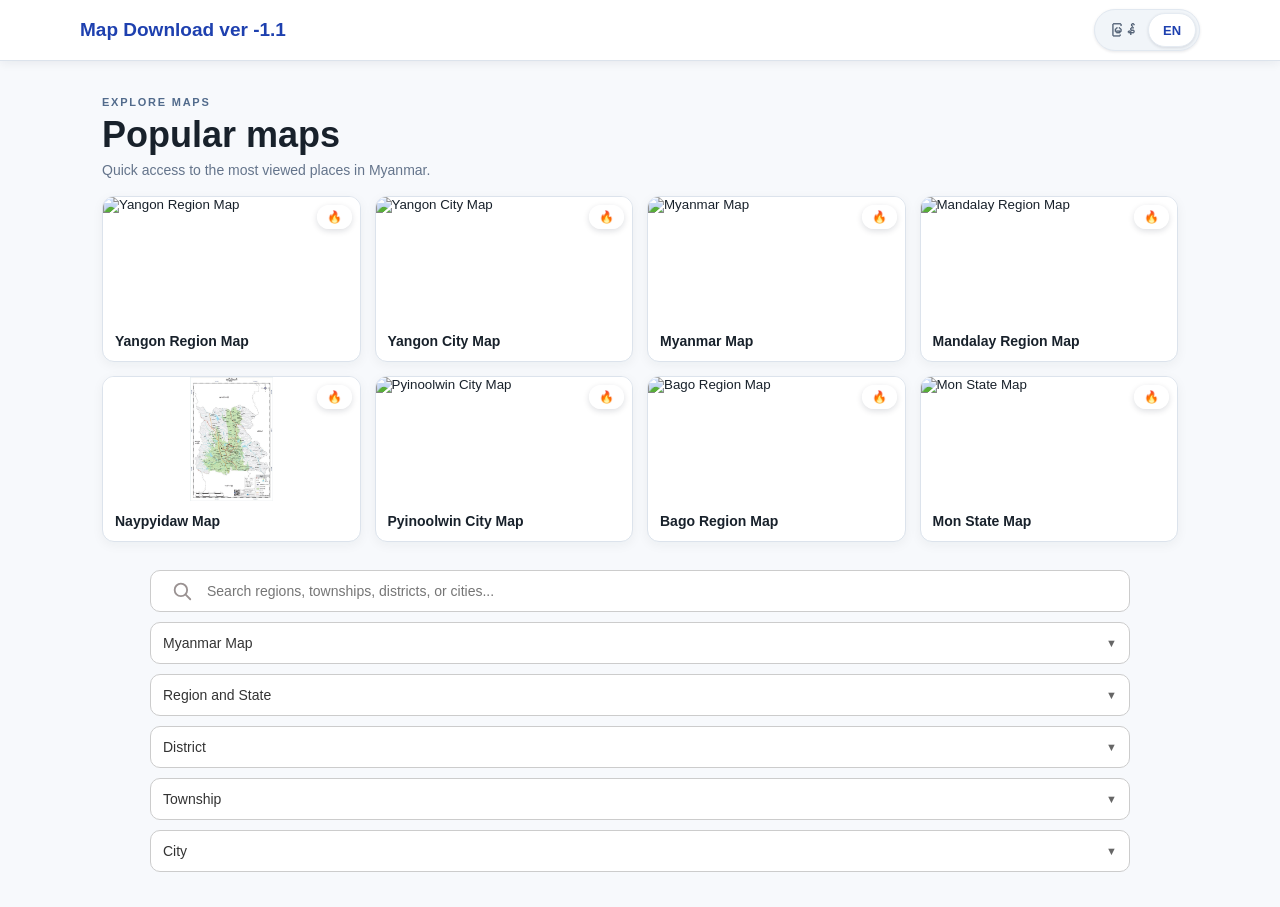
==== commit 0caca686: "version_changes" ====
--- a/index.html
+++ b/index.html
@@ -16,7 +16,7 @@
 
     <header class="page-header">
         <div class="page-header-inner">
-            <h1 data-en="Map Download ver -1.2" data-my="မြေပုံဒေါင်းလုဒ် ဗားရှင်း -၁.၂">Map Downloads</h1>
+            <h1 data-en="Map Download ver -1.1" data-my="မြေပုံဒေါင်းလုဒ် ဗားရှင်း -၁.၁">Map Downloads</h1>
             <div class="language-switcher" role="group" aria-label="Language">
                 <button type="button" class="language-button" lang="my" aria-pressed="false">မြန်</button>
                 <button type="button" class="language-button" lang="en" aria-pressed="true">EN</button>
@@ -505,11 +505,21 @@
           </svg>
         </button>
         <h2 id="imageTitle">Myanmar Map</h2>
-        <h3 id="paidDownloadChoicesTitle" class="paid-download-title">Choose paid download type</h3>
+        <h3 id="paidDownloadChoicesTitle" class="paid-download-title" data-en="Choose Paid Download Type" data-my="မြေပုံနှင့် အခပေးဒေါင်းလုဒ်အမျိုးအစားကို ရွေးပါ">Choose a map and paid download type</h3>
         <button type="button" class="map-dialog-close" onclick="closeMapPopup()" aria-label="Close map">×</button>
       </div>
       <div class="map-dialog-map-layout">
         <img id="selectedImage" src="assets/maps/myanmar-english.jpg" alt="Map of Myanmar in English">
+        <div id="mapVersionChoices" class="map-version-choices" role="group" aria-label="Region map versions" hidden>
+          <button type="button" class="map-version-choice" data-map-language="my" data-map-src="assets/regions/ayeyarwady.jpg" aria-pressed="true" onclick="selectRegionMapVersion(this)">
+            <span class="map-version-label" data-en="Myanmar Version" data-my="မြန်မာဗားရှင်း">Myanmar Version</span>
+            <img src="assets/regions/ayeyarwady.jpg" alt="Ayeyarwady Region map in Myanmar">
+          </button>
+          <button type="button" class="map-version-choice" data-map-language="en" data-map-src="assets/regions/ayeyarwady-english.jpg" aria-pressed="false" onclick="selectRegionMapVersion(this)">
+            <span class="map-version-label" data-en="English Version" data-my="အင်္ဂလိပ်ဗားရှင်း">English Version</span>
+            <img src="assets/regions/ayeyarwady-english.jpg" alt="Ayeyarwady Region map in English">
+          </button>
+        </div>
         <aside id="regionBrief" class="map-dialog-brief" aria-labelledby="regionBriefTitle" hidden>
           <h3 id="regionBriefTitle">ရည်ညွှန်းချက်</h3>
           <ul>
@@ -561,14 +571,29 @@
         <button type="button" class="download-button request-button" onclick="showDownloadForm('paid')">Paid Download</button>
       </section>
       <section id="paidDownloadChoices" class="paid-download-choices" hidden aria-labelledby="paidDownloadChoicesTitle">
+        <div id="paidMapSelection" class="paid-map-selection" hidden>
+          <fieldset id="paidMapVersionField" class="paid-map-version" hidden disabled>
+            <legend data-en="Select Map Version" data-my="မြေပုံဗားရှင်းကို ရွေးပါ">Select Map Version</legend>
+            <div class="paid-map-version-options">
+              <label class="paid-map-version-option">
+                <input type="radio" name="paidMapLanguage" value="my">
+                <span data-en="Myanmar Version" data-my="မြန်မာဗားရှင်း">Myanmar Version</span>
+              </label>
+              <label class="paid-map-version-option">
+                <input type="radio" name="paidMapLanguage" value="en">
+                <span data-en="English Version" data-my="အင်္ဂလိပ်ဗားရှင်း">English Version</span>
+              </label>
+            </div>
+          </fieldset>
+        </div>
         <div class="paid-download-choice">
-          <button type="button" class="download-button request-button" onclick="showPaidDownloadCategory('soft-copy')">
+          <button type="button" class="download-button request-button" onclick="showPaidDownloadCategory('soft-copy')" disabled>
             <span class="paid-download-choice-label" data-en="Soft copy" data-my="ဒစ်ဂျစ်တယ်မိတ္တူ">Soft copy</span>
             <span class="paid-download-choice-description"><span data-en="JPG/PDF" data-my="JPG/PDF">JPG/PDF</span><span data-en="Digital Map" data-my="ဒစ်ဂျစ်တယ်မြေပုံ">Digital Map</span></span>
           </button>
         </div>
         <div class="paid-download-choice paid-download-choice--popular">
-          <button type="button" class="download-button request-button" onclick="showPaidDownloadCategory('plotting')">
+          <button type="button" class="download-button request-button" onclick="showPaidDownloadCategory('plotting')" disabled>
             <span class="paid-download-choice-label">Plotting</span>
             <span class="paid-download-popular-badge"><span aria-hidden="true">🔥</span><span data-en="More Popular" data-my="ပိုမိုလူကြိုက်များ">More Popular</span></span>
             <span class="paid-download-choice-description"><span data-en="Various Sizes" data-my="အရွယ်အစားအမျိုးမျိုး">Various Sizes</span><span data-en="Hardware Map" data-my="ပုံနှိပ်မြေပုံ">Hardware Map</span></span>
@@ -580,7 +605,7 @@
           <h3>Free Download</h3>
           <div class="shared-form-grid">
             <label>Full name<input name="name" autocomplete="name" placeholder="Your name" required></label>
-            <label>Address<input name="email" type="email" autocomplete="email" placeholder="No. 45, Inya Road, Bahan Township, Yangon" required></label>
+            <label>Email address<input name="email" type="email" autocomplete="email" placeholder="name@example.com" required></label>
             <label>Phone number<input name="phone" type="tel" autocomplete="tel" placeholder="09xxxxxxxxx" required></label>
             <label>Reason for download<input name="reason" placeholder="Tell us why you need this map" required></label>
           </div>
@@ -588,18 +613,19 @@
         </form>
         <form id="requestDownloadForm" class="download-form request-form" hidden>
           <h3 id="requestFormTitle">Paid Download</h3>
+          <p class="paid-selected-map"><span data-en="Selected map:" data-my="ရွေးချယ်ထားသောမြေပုံ">Selected map:</span> <strong id="paidSelectedMap"></strong></p>
           <fieldset id="softCopyFormats" class="soft-copy-formats" aria-label="Soft copy formats" hidden>
             <div class="soft-copy-format-list">
               <label class="soft-copy-format-option">
-                <span class="soft-copy-format-title"><input type="radio" name="softCopyFormat" value="JPG"> JPG<span class="soft-copy-format-price" data-en="(150,000 MMK)" data-my="(၁၅၀,၀၀၀ ကျပ်)">(150,000 MMK)</span></span>
+                <span class="soft-copy-format-title"><input type="radio" name="softCopyFormat" value="JPG"> JPG<span class="soft-copy-format-price" data-en="(150,000 MMK / sq ft)" data-my="(တစ်စတုရန်းပေလျှင် ၁၅၀,၀၀၀ ကျပ်)">(150,000 MMK / sq ft)</span></span>
                 <ul class="soft-copy-format-benefits">
                   <li data-en="Fair price" data-my="အကုန်အကျသက်သာခြင်း">Fair price</li>
                   <li data-en="Suitable image quality" data-my="သင့်တော်သော ရုပ်ထွက်အရည်အသွေးရှိသည်။">Suitable image quality</li>
-                  <li data-en="Smaller file size (Maximum printable size-A3)" data-my="ဖိုင်အရွယ်အစား သေးငယ်သည်။ (အများဆုံး ပုံနှိပ်နိုင်သည့် အရွယ်အစား-A3)">Smaller file size (Maximum printable size-A3)</li>
+                  <li data-en="Smaller file size" data-my="ဖိုင်အရွယ်အစား သေးငယ်သည်။">Smaller file size</li>
                 </ul>
               </label>
               <label class="soft-copy-format-option">
-                <span class="soft-copy-format-title"><input type="radio" name="softCopyFormat" value="PDF"> PDF<span class="soft-copy-format-price" data-en="(350,000 MMK)" data-my="(၃၅၀,၀၀၀ ကျပ်)">(350,000 MMK)</span></span>
+                <span class="soft-copy-format-title"><input type="radio" name="softCopyFormat" value="PDF"> PDF<span class="soft-copy-format-price" data-en="(350,000 MMK / sq ft)" data-my="(တစ်စတုရန်းပေလျှင် ၃၅၀,၀၀၀ ကျပ်)">(350,000 MMK / sq ft)</span></span>
                 <ul class="soft-copy-format-benefits">
                   <li data-en="High image quality" data-my="ရုပ်ထွက်ကောင်းမွန်သည်။">High image quality</li>
                   <li data-en="Free size" data-my="အရွယ်အစား လွတ်လပ်စွာ ရရှိသည်။">Free size</li>
@@ -629,13 +655,13 @@
               <ul class="plotting-product-benefits">
                 <li data-en="Can be used on walls, glass, and other surfaces in meeting rooms." data-my="အစည်းအဝေးခန်းများတွင် နံရံ၊ မှန်နှင့် အခြားမျက်နှာပြင်များပေါ်၌ ကပ်၍အသုံးပြုနိုင်သည်။">အစည်းအဝေးခန်းများတွင် နံရံ၊ မှန်နှင့် အခြားမျက်နှာပြင်များပေါ်၌ ကပ်၍အသုံးပြုနိုင်သည်။</li>
                 <li data-en="It has an adhesive backing." data-my="ကပ်ခွာပုံစံဖြင့် အသုံးပြုနိုင်သည်။">ကပ်ခွာပုံစံဖြင့် အသုံးပြုနိုင်သည်။</li>
-                <li data-en="Free waterproof laminate is included in Glossy or Matte; Glossy reflects light like a mirror." data-my="ရေစိုခံ Laminate ကို အခမဲ့ လောင်းပေးပြီး အပြောင် (Glossy) နှင့် အမှိန် (Matte) နှစ်မျိုးရှိသည်။ အပြောင်အမျိုးအစားမှာ မှန်ကဲ့သို့ အလင်းပြန်တတ်သည်။">ရေစိုခံ Laminate ကို အခမဲ့ လောင်းပေးပြီး အပြောင် (Glossy) နှင့် အမှိန် (Matte) နှစ်မျိုးရှိသည်။ အပြောင်အမျိုးအစားမှာ မှန်ကဲ့သို့ အလင်းပြန်တတ်သည်။</li>
+                <li data-en="Free waterproof laminate is included." data-my="ရေစိုခံ Laminate ကို အခမဲ့ လောင်းပေးသည်။">ရေစိုခံ Laminate ကို အခမဲ့ လောင်းပေးသည်။</li>
               </ul>
             </button>
           </div>
           <div class="shared-form-grid">
             <label>Full name<input name="name" autocomplete="name" placeholder="Your name" required></label>
-            <label>Address<input name="email" type="email" autocomplete="email" placeholder="No. 45, Inya Road, Bahan Township, Yangon" required></label>
+            <label>Email address<input name="email" type="email" autocomplete="email" placeholder="name@example.com" required></label>
             <label>Phone number<input name="phone" type="tel" autocomplete="tel" placeholder="09xxxxxxxxx" required></label>
             <label>Reason for download<input name="reason" placeholder="Tell us why you need this map" required></label>
             <label id="requestMapProductField">Map product / print type
@@ -652,7 +678,7 @@
                 </optgroup>
               </select>
             </label>
-            <label id="requestMapSizeField" hidden><span class="map-size-label"><span data-en="Map size" data-my="မြေပုံအရွယ်အစား">Map size</span><span class="map-size-note" data-en="(The dimensions may vary slightly depending on the map's aspect ratio)" data-my="(မြေပုံ၏ အချိုးအစားပေါ်မူတည်၍ အတိုင်းအတာ အနည်းငယ် ကွာခြားနိုင်သည်)">(The dimensions may vary slightly depending on the map's aspect ratio)</span></span>
+            <label id="requestMapSizeField" hidden>Map size
               <select id="requestMapSize" name="mapSize" required disabled>
                 <option value="" selected disabled>Select a product first</option>
                 <option value="2x3">2 × 3 ft</option>
@@ -660,23 +686,12 @@
                 <option value="4x6">4 × 6 ft</option>
               </select>
             </label>
-            <fieldset id="vinylFinishOptions" class="vinyl-finish-options" hidden>
-              <legend data-en="Finishing" data-my="အပြီးသတ်">Finishing</legend>
-              <div class="vinyl-finish-options-list" data-finish-group="vinyl">
-                <label><input type="radio" name="vinylFinish" value="corner-holes" data-summary-en="Corner holes" data-summary-my="ကွင်းဖောက်"><span data-en="Corner holes (punch holes in all four corners)" data-my="ကွင်းဖောက်(ပုံ၏ထောင့်လေးဘက်၌ အပေါက်ဖောက်ခြင်း)">ကွင်းဖောက်(ပုံ၏ထောင့်လေးဘက်၌ အပေါက်ဖောက်ခြင်း)</span></label>
-                <label><input type="radio" name="vinylFinish" value="white-margin" data-summary-en="White margin" data-summary-my="အဖြူသားချန်"><span data-en="White margin (leave 2 inches of extra white around the print)" data-my="အဖြူသားချန်(ပုံ၏ပတ်လည်၌ အပိုအဖြူသား ၂ လက်မ ချန်ထားရှိခြင်း)">အဖြူသားချန်(ပုံ၏ပတ်လည်၌ အပိုအဖြူသား ၂ လက်မ ချန်ထားရှိခြင်း)</span></label>
-              </div>
-              <div class="vinyl-finish-options-list" data-finish-group="paper" hidden>
-                <label><input type="radio" name="vinylFinish" value="glossy" data-summary-en="Glossy" data-summary-my="အပြောင်"><span data-en="Glossy" data-my="အပြောင်">Glossy</span></label>
-                <label><input type="radio" name="vinylFinish" value="matte" data-summary-en="Matte" data-summary-my="အမှိန်"><span data-en="Matte" data-my="အမှိန်">Matte</span></label>
-              </div>
-            </fieldset>
             <div id="customDimensions" class="custom-dimensions" hidden>
               <label>Width (ft)<input id="customWidth" type="number" min="0.1" step="0.1" inputmode="decimal" placeholder="Width in feet"></label>
               <label>Height (ft)<input id="customHeight" type="number" min="0.1" step="0.1" inputmode="decimal" placeholder="Height in feet"></label>
             </div>
             <p id="requestPrice" class="request-price wide-field" aria-live="polite">Select a product and size to calculate the price.</p>
-            <p class="request-info-note wide-field" data-en="Please ensure that your address and phone number are correct to ensure accurate submission." data-my="အချက်အလက်ပေးပို့မှု မှန်ကန်စေရန် လိပ်စာနှင့် ဖုန်းနံပါတ်ကို သေချာစွာစစ်ဆေးပေးပါရန်။">အချက်အလက်ပေးပို့မှု မှန်ကန်စေရန် လိပ်စာနှင့် ဖုန်းနံပါတ်ကို သေချာစွာစစ်ဆေးပေးပါရန်။</p>
+            <p class="request-info-note wide-field" data-en="Please ensure that your email and phone number are correct to ensure accurate submission." data-my="အချက်အလက်ပေးပို့မှု မှန်ကန်စေရန် အီးမေးလ်နှင့် ဖုန်းနံပါတ်ကို သေချာစွာစစ်ဆေးပေးပါရန်။">အချက်အလက်ပေးပို့မှု မှန်ကန်စေရန် အီးမေးလ်နှင့် ဖုန်းနံပါတ်ကို သေချာစွာစစ်ဆေးပေးပါရန်။</p>
           </div>
           <button type="submit" class="download-button request-button">Submit request</button>
         </form>
@@ -684,6 +699,7 @@
       </section>
       <section id="kpayPanel" class="kpay-panel" hidden aria-live="polite">
         <h3>Pay with KBZPay</h3>
+        <p id="kpaySelectedMap" class="kpay-selected-map"></p>
         <p id="kpayOrderSummary" class="kpay-order-summary"></p>
         <p>Scan the KBZPay QR code and enter the displayed total.<br><strong>Aye Minn Oo (*****0177)</strong></p>
         <div class="kpay-qr-frame">
@@ -756,6 +772,8 @@
                 "Request Download": "ဒေါင်းလုဒ်တောင်းဆိုရန်",
                 "Choose paid download type": "အခပေးဒေါင်းလုဒ်အမျိုးအစားကို ရွေးပါ",
                 "Back to paid download types": "အခပေးဒေါင်းလုဒ်အမျိုးအစားများသို့ ပြန်သွားရန်",
+                "Back to map selection": "မြေပုံရွေးချယ်မှုသို့ ပြန်သွားရန်",
+                "Select a map before choosing Soft copy or Plotting.": "Soft copy သို့မဟုတ် Plotting မရွေးချယ်မီ မြေပုံကို အရင်ရွေးပါ။",
                 "Soft copy": "ဒစ်ဂျစ်တယ်မိတ္တူ",
                 "Plotting": "ပုံနှိပ်ခြင်း",
                 "PDF": "PDF",
@@ -793,11 +811,11 @@
                 "Government building": "အစိုးရအဆောက်အအုံ",
                 "Includes terrain details such as elevation and depression.": "မြေမျက်နှာသွင်ပြင် အနိမ့်၊ အမြင့် စသည့် အသေးစိတ်အချက်အလက်များ ပါဝင်ပါသည်။",
                 "Includes details such as bridges.": "တံတား စသည့် အသေးစိတ်အချက်အလက်များ ပါဝင်ပါသည်။",
-                "Please ensure that your address and phone number are correct to ensure accurate submission.": "အချက်အလက်ပေးပို့မှု မှန်ကန်စေရန် လိပ်စာနှင့် ဖုန်းနံပါတ်ကို သေချာစွာစစ်ဆေးပေးပါရန်။",
+                "Please ensure that your email and phone number are correct to ensure accurate submission.": "အချက်အလက်ပေးပို့မှု မှန်ကန်စေရန် အီးမေးလ်နှင့် ဖုန်းနံပါတ်ကို သေချာစွာစစ်ဆေးပေးပါရန်။",
                 "After payment, the Admin will verify it and send it to your email.": "ငွေလွှဲပြီးပါက စီမံခန့်ခွဲသူမှ စိစစ်ပြီး အီးမေးလ်သို့ ပို့ပေးပါမည်။",
                 "If the payer name differs from the name provided, please include the name in the Note.": "ငွေလွှဲသည့်အကောင့်နှင့် အမည်စာရင်းပေးထားသည့်အကောင့် မတူညီပါက မှတ်ချက်တွင် အမည်ထည့်သွင်းပေးပါရန်။",
                 "Full name": "အမည်အပြည့်အစုံ",
-                "Address": "လိပ်စာ",
+                "Email address": "အီးမေးလ်လိပ်စာ",
                 "Phone number": "ဖုန်းနံပါတ်",
                 "Reason for download": "ဒေါင်းလုဒ်ရယူရသည့်အကြောင်းရင်း",
                 "Your name": "သင့်အမည်",
--- a/map.css
+++ b/map.css
@@ -257,7 +257,14 @@
 .map-dialog-map-layout { display: flex; justify-content: center; gap: 16px; }
 .map-dialog > .map-dialog-map-layout > #selectedImage { display: block; width: 100%; max-height: min(62vh, calc(100dvh - 280px)); object-fit: contain; background: #f4f7f8; }
 .map-dialog.has-map-brief .map-dialog-map-layout { display: grid; grid-template-columns: minmax(0, 1.2fr) minmax(250px, .8fr); align-items: stretch; }
+.map-dialog.has-dual-map-versions .map-dialog-map-layout { display: grid; grid-template-columns: minmax(0, 1fr) minmax(0, 1fr) minmax(230px, .8fr); align-items: stretch; }
+.map-version-choices { display: contents; }
+.map-version-choice { display: grid; grid-template-rows: auto minmax(0, 1fr); align-content: start; gap: 8px; min-width: 0; height: min(62vh, calc(100dvh - 330px)); box-sizing: border-box; padding: 6px; border: 2px solid transparent; border-radius: 9px; background: #fff; color: #222; font: inherit; cursor: pointer; }
+.map-version-choice:focus-visible { outline: 2px solid #8b3dff; outline-offset: 2px; }
+.map-version-label { text-align: center; }
+.map-version-choice img { display: block; width: 100%; height: 100%; min-height: 0; box-sizing: border-box; border: 1px solid #dce3ec; border-radius: 10px; object-fit: contain; background: #f4f7f8; }
 .map-dialog-brief { max-height: min(62vh, calc(100dvh - 280px)); overflow-y: auto; padding: 16px; border: 1px solid #dce3ec; border-radius: 10px; background: #f8fafc; }
+.map-dialog.has-dual-map-versions #regionBrief { height: auto; max-height: none; margin-block: calc(16px + 1.15em) 8px; box-sizing: border-box; }
 .map-dialog-brief h3 { margin-bottom: 12px; color: #1e40af; font-size: 18px; }
 .map-dialog-brief ul { display: grid; gap: 10px; padding-left: 20px; }
 .map-dialog-brief li { color: #475569; font-size: 14px; line-height: 1.45; }
@@ -269,6 +276,9 @@
   .map-dialog { padding: 10px; }
   .map-dialog-header h2 { font-size: 17px; }
   .map-dialog.has-map-brief .map-dialog-map-layout { grid-template-columns: 1fr; }
+  .map-dialog.has-dual-map-versions .map-dialog-map-layout { grid-template-columns: repeat(2, minmax(0, 1fr)); }
+  .map-dialog.has-dual-map-versions #regionBrief { grid-column: 1 / -1; height: min(38dvh, calc(100dvh - 280px)); max-height: none; margin: 0; }
+  .map-version-choice { height: min(38dvh, calc(100dvh - 280px)); }
   .map-dialog-brief { max-height: 24vh; padding: 12px; }
   .map-dialog-brief ul { grid-template-columns: repeat(2, minmax(0, 1fr)); gap: 7px 16px; }
   .map-dialog-brief li { font-size: 12px; }
@@ -282,8 +292,21 @@
 .request-button:hover { background: #1c4484; }
 .download-forms { margin-top: 14px; padding: 14px; border: 1px solid #ddd; border-radius: 8px; background: #f8fafc; }
 .paid-download-choices { display: grid; grid-template-columns: repeat(2, minmax(0, 1fr)); gap: 10px; margin-top: 14px; }
+.paid-map-selection { grid-column: 1 / -1; display: grid; grid-template-columns: repeat(2, minmax(0, 1fr)); gap: 10px 12px; padding: 12px; border: 1px solid #dce3ec; border-radius: 8px; background: #f8fafc; }
+.paid-map-selection > label { display: grid; gap: 5px; color: #334155; font-size: 14px; text-align: left; }
+.paid-map-selection select { width: 100%; min-height: 42px; padding: 0 10px; border: 1px solid #cbd5e1; border-radius: 6px; background: #fff; color: #334155; font: inherit; }
+.paid-map-version { display: grid; grid-column: 1; gap: 6px; min-width: 0; margin: 0; padding: 0; border: 0; }
+.paid-map-version legend { margin-bottom: 2px; color: #334155; font-size: 14px; font-weight: 600; }
+.paid-map-version-options { display: grid; grid-template-columns: repeat(2, minmax(0, 1fr)); gap: 8px; }
+.paid-map-version-option { display: flex; align-items: center; gap: 8px; min-width: 0; min-height: 52px; padding: 10px 12px; border-radius: 12px; background: #d9d9d9; color: #111; font-size: 16px; font-weight: 600; cursor: pointer; transition: background-color .12s ease, box-shadow .12s ease; }
+.paid-map-version-option:hover { background: #cbd5e1; box-shadow: 0 0 0 2px #2457a6; }
+.paid-map-version-option:focus-within { outline: 2px solid #2457a6; outline-offset: 2px; }
+.paid-map-version-option input { display: grid; flex: none; place-items: center; appearance: none; width: 24px; height: 24px; margin: 0; border: 0; border-radius: 50%; background: #fff; }
+.paid-map-version-option input::before { width: 12px; height: 12px; border-radius: 50%; background: #111; content: ""; transform: scale(0); transition: transform .12s ease; }
+.paid-map-version-option input:checked::before { transform: scale(1); }
 .paid-download-choice { display: grid; align-content: start; gap: 6px; text-align: center; }
 .paid-download-choice .download-button { min-height: 58px; }
+.paid-download-choice .download-button:disabled { cursor: not-allowed; opacity: .55; }
 .paid-download-choice--popular .download-button { position: relative; display: grid; place-items: center; padding: 18px 8px 6px; }
 .paid-download-popular-badge { position: absolute; top: 3px; right: 5px; z-index: 1; display: inline-flex; align-items: center; gap: 2px; padding: 2px 5px; border: 1px solid rgb(255 255 255 / 80%); border-radius: 999px; background: rgb(255 255 255 / 92%); color: #b54708; font-size: 10px; font-weight: 700; line-height: 1; white-space: nowrap; box-shadow: 0 2px 6px rgb(15 23 42 / 14%); pointer-events: none; }
 .paid-flow-back { justify-self: start; }
@@ -291,6 +314,8 @@
 .paid-flow-back svg { width: 22px; height: 22px; fill: none; stroke: currentColor; stroke-width: 2; stroke-linecap: round; stroke-linejoin: round; }
 .download-form { display: grid; gap: 12px; }
 .download-form h3 { margin-bottom: 2px; font-size: 17px; }
+.paid-selected-map { margin: 0 !important; color: #475569 !important; text-align: left !important; }
+.paid-selected-map strong { color: #173b68; }
 .plotting-product-choices { display: grid; grid-template-columns: repeat(3, minmax(0, 1fr)); gap: 12px; min-width: 0; }
 .plotting-product-choice { display: grid; align-content: start; gap: 10px; min-width: 0; padding: 12px; border: 1px solid #aaa; border-radius: 12px; background: #fff; color: #222; font: inherit; font-size: 14px; text-align: left; cursor: pointer; }
 .plotting-product-title { display: grid; grid-template-columns: 24px max-content minmax(0, 1fr); align-items: center; gap: 8px 12px; min-width: 0; color: #111; font-size: 18px; }
@@ -369,23 +394,11 @@
 .shared-form-grid { display: grid; grid-template-columns: repeat(2, minmax(0, 1fr)); gap: 12px; }
 .shared-download-form { gap: 14px; }
 .shared-form-grid label { display: grid; gap: 6px; color: #334155; font-size: 14px; text-align: left; }
-.map-size-label { display: flex; flex-wrap: wrap; align-items: baseline; gap: 0 4px; min-width: 0; }
-.map-size-note { color: #64748b; font-size: 12px; font-weight: 400; line-height: 1.25; }
 .shared-form-grid input { min-height: 42px; padding: 0 11px; border: 1px solid #cbd5e1; border-radius: 6px; font: inherit; }
-.vinyl-finish-options { display: grid; grid-template-rows: auto minmax(0, 1fr); align-self: stretch; gap: 2px; min-width: 0; min-height: 0; margin: 0; padding: 0; border: 0; }
-.vinyl-finish-options[hidden] { display: none; }
-.vinyl-finish-options legend { padding: 0; color: #334155; font-size: 15px; line-height: normal; }
-.vinyl-finish-options-list { display: grid; grid-template-columns: repeat(2, minmax(0, 1fr)); gap: 8px; min-width: 0; min-height: 0; }
-.vinyl-finish-options label { display: flex !important; align-items: center; gap: 6px; min-width: 0; min-height: 46px; box-sizing: border-box; padding: 4px; border: 1px solid #aaa; border-radius: 12px; background: #fff; color: #222; font-size: 12px; line-height: 1.15; text-align: left; cursor: pointer; transition: border-color .16s ease, background-color .16s ease; }
-.vinyl-finish-options label:has(input:not(:disabled)):hover, .vinyl-finish-options label:has(input:focus-visible) { border-color: #2457a6; background: #eef5ff; }
-.vinyl-finish-options label:has(input:disabled) { opacity: .6; cursor: not-allowed; }
-.vinyl-finish-options input[type="radio"] { appearance: none; display: grid; flex: 0 0 18px; width: 18px; min-height: 18px; height: 18px; place-items: center; margin: 0; padding: 0; border: 1px solid #666; border-radius: 50%; background: #fff; }
-.vinyl-finish-options input[type="radio"]::after { width: 10px; height: 10px; border-radius: 50%; background: #111; content: ""; opacity: 0; }
-.vinyl-finish-options input[type="radio"]:checked::after { opacity: 1; }
-.vinyl-finish-options input[type="radio"]:focus-visible { outline: 2px solid #2457a6; outline-offset: 2px; }
 .kpay-panel { position: relative; margin-top: 14px; padding: 18px; border: 1px solid #dce3ec; border-radius: 10px; background: white; text-align: center; }
 .kpay-panel h3 { margin-bottom: 6px; }
 .kpay-panel > p { margin: 0 0 14px; color: #64748b; }
+.kpay-panel > .kpay-selected-map { margin: 0 auto 6px; color: #173b68; font-weight: 700; }
 .kpay-qr-frame { display: grid; place-items: center; min-height: 220px; margin: 0 auto 14px; padding: 12px; width: min(100%, 280px); border: 1px dashed #aab6c5; border-radius: 10px; background: #f8fafc; }
 .kpay-qr-frame img { width: 100%; max-width: 240px; height: auto; object-fit: contain; }
 .kpay-qr-frame p { color: #64748b; font-size: 13px; }
@@ -410,18 +423,10 @@
 .map-dialog.download-flow-only .shared-form-grid { gap: 6px 10px; }
 .map-dialog.download-flow-only .shared-form-grid label { gap: 2px; font-size: 15px; }
 .map-dialog.download-flow-only .shared-form-grid input { min-height: 38px; }
-.map-dialog.download-flow-only #requestMapSizeField,
-.map-dialog.download-flow-only #vinylFinishOptions { margin-top: 8px; }
-.map-dialog.download-flow-only .vinyl-finish-options label { gap: 6px; padding: 4px; font-size: 12px; }
-.map-dialog.download-flow-only .vinyl-finish-options input[type="radio"] { appearance: none; min-height: 18px; padding: 0; border: 1px solid #666; border-radius: 50%; }
 .map-dialog.download-flow-only .plotting-product-choice { gap: 10px; padding: 10px; font-size: 16px; }
 .map-dialog.download-flow-only .plotting-product-title { font-size: 18px; }
 .map-dialog.download-flow-only .request-price { padding: 7px; font-size: 16px; }
 .map-dialog.download-flow-only .request-info-note { font-size: 14px; }
-@media (min-width: 451px) {
-  .map-dialog.download-flow-only .vinyl-finish-options-list { margin-top: 20px; }
-  .map-dialog.download-flow-only .vinyl-finish-options legend { transform: translateY(16px); }
-}
 .map-dialog.download-flow-only .download-button { min-height: 38px; padding: 5px 9px; font-size: 17px; }
 .map-dialog.download-flow-only .kpay-panel { margin-top: 6px; padding: 8px; }
 .map-dialog.download-flow-only .kpay-panel > p { margin-bottom: 8px; }
@@ -444,8 +449,8 @@
 .map-flow-back svg { width: 22px; height: 22px; fill: none; stroke: currentColor; stroke-width: 2; stroke-linecap: round; stroke-linejoin: round; }
 .map-dialog.download-flow-only:has(#freeDownloadForm:not([hidden])) .map-flow-back,
 .map-dialog.download-flow-only:has(#paidDownloadChoices:not([hidden])) .map-flow-back { display: grid; }
-button:not(:disabled):not(.popular-card):not(.plotting-product-choice):hover,
-button:not(:disabled):not(.popular-card):not(.plotting-product-choice):focus-visible {
+button:not(:disabled):not(.popular-card):not(.plotting-product-choice):not(.map-version-choice):hover,
+button:not(:disabled):not(.popular-card):not(.plotting-product-choice):not(.map-version-choice):focus-visible {
   border-color: #2457a6;
   background-color: #2457a6;
   color: #fff;
@@ -506,6 +511,8 @@
   .map-dialog-header { margin-bottom: 8px; }
   .map-dialog-back, .map-dialog-close { flex: 0 0 42px; width: 42px; height: 42px; }
   .download-actions { display: grid; grid-template-columns: 1fr; gap: 8px; margin-top: 10px; }
+  .paid-download-choices, .paid-map-selection { grid-template-columns: 1fr; }
+  .paid-map-version-options { grid-template-columns: 1fr; }
   .download-button { width: 100%; min-height: 46px; font-size: 16px; }
   .download-forms { margin-top: 10px; padding: 12px; }
   .shared-form-grid { grid-template-columns: 1fr; gap: 10px; }
@@ -519,6 +526,7 @@
 }
 @media (max-width: 520px) {
   .map-dialog.has-map-brief .map-dialog-map-layout { grid-template-columns: 1fr; }
+  .map-dialog.has-dual-map-versions .map-dialog-map-layout { grid-template-columns: repeat(2, minmax(0, 1fr)); }
 }
 @media (max-width: 600px) {
   .map-dialog.download-flow-only:has(#freeDownloadForm:not([hidden])) { overflow: hidden; }
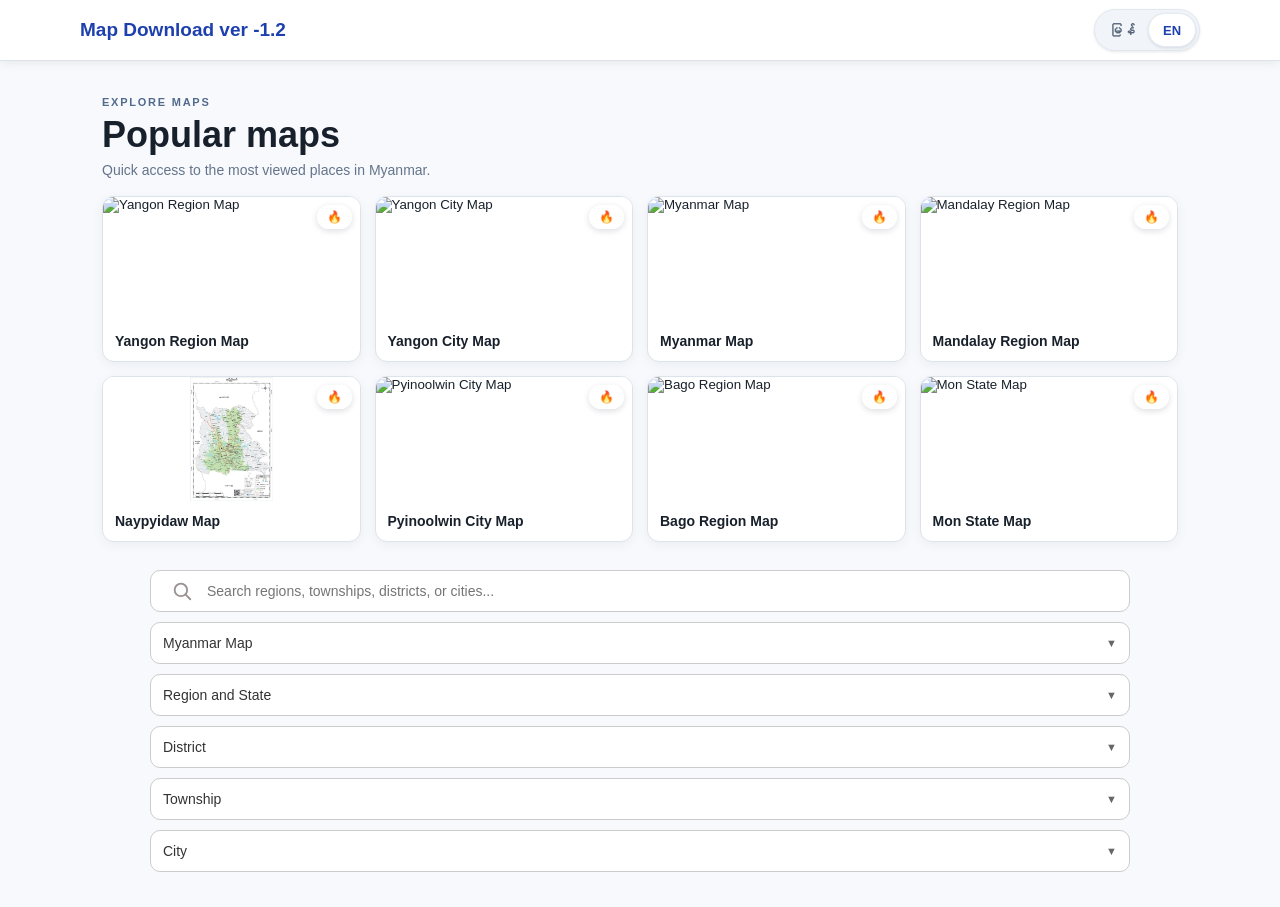
==== commit 625c4c9e: "Resolve map download merge conflicts Co-authored-by: Copilot <223556219+Copilot@users.noreply.github" ====
--- a/index.html
+++ b/index.html
@@ -16,7 +16,7 @@
 
     <header class="page-header">
         <div class="page-header-inner">
-            <h1 data-en="Map Download ver -1.1" data-my="မြေပုံဒေါင်းလုဒ် ဗားရှင်း -၁.၁">Map Downloads</h1>
+            <h1 data-en="Map Download ver -1.2" data-my="မြေပုံဒေါင်းလုဒ် ဗားရှင်း -၁.၂">Map Downloads</h1>
             <div class="language-switcher" role="group" aria-label="Language">
                 <button type="button" class="language-button" lang="my" aria-pressed="false">မြန်</button>
                 <button type="button" class="language-button" lang="en" aria-pressed="true">EN</button>
@@ -605,7 +605,7 @@
           <h3>Free Download</h3>
           <div class="shared-form-grid">
             <label>Full name<input name="name" autocomplete="name" placeholder="Your name" required></label>
-            <label>Email address<input name="email" type="email" autocomplete="email" placeholder="name@example.com" required></label>
+            <label>Address<input name="email" type="email" autocomplete="email" placeholder="No. 45, Inya Road, Bahan Township, Yangon" required></label>
             <label>Phone number<input name="phone" type="tel" autocomplete="tel" placeholder="09xxxxxxxxx" required></label>
             <label>Reason for download<input name="reason" placeholder="Tell us why you need this map" required></label>
           </div>
@@ -617,15 +617,15 @@
           <fieldset id="softCopyFormats" class="soft-copy-formats" aria-label="Soft copy formats" hidden>
             <div class="soft-copy-format-list">
               <label class="soft-copy-format-option">
-                <span class="soft-copy-format-title"><input type="radio" name="softCopyFormat" value="JPG"> JPG<span class="soft-copy-format-price" data-en="(150,000 MMK / sq ft)" data-my="(တစ်စတုရန်းပေလျှင် ၁၅၀,၀၀၀ ကျပ်)">(150,000 MMK / sq ft)</span></span>
+                <span class="soft-copy-format-title"><input type="radio" name="softCopyFormat" value="JPG"> JPG<span class="soft-copy-format-price" data-en="(150,000 MMK)" data-my="(၁၅၀,၀၀၀ ကျပ်)">(150,000 MMK)</span></span>
                 <ul class="soft-copy-format-benefits">
                   <li data-en="Fair price" data-my="အကုန်အကျသက်သာခြင်း">Fair price</li>
                   <li data-en="Suitable image quality" data-my="သင့်တော်သော ရုပ်ထွက်အရည်အသွေးရှိသည်။">Suitable image quality</li>
-                  <li data-en="Smaller file size" data-my="ဖိုင်အရွယ်အစား သေးငယ်သည်။">Smaller file size</li>
+                  <li data-en="Smaller file size (Maximum printable size-A3)" data-my="ဖိုင်အရွယ်အစား သေးငယ်သည်။ (အများဆုံး ပုံနှိပ်နိုင်သည့် အရွယ်အစား-A3)">Smaller file size (Maximum printable size-A3)</li>
                 </ul>
               </label>
               <label class="soft-copy-format-option">
-                <span class="soft-copy-format-title"><input type="radio" name="softCopyFormat" value="PDF"> PDF<span class="soft-copy-format-price" data-en="(350,000 MMK / sq ft)" data-my="(တစ်စတုရန်းပေလျှင် ၃၅၀,၀၀၀ ကျပ်)">(350,000 MMK / sq ft)</span></span>
+                <span class="soft-copy-format-title"><input type="radio" name="softCopyFormat" value="PDF"> PDF<span class="soft-copy-format-price" data-en="(350,000 MMK)" data-my="(၃၅၀,၀၀၀ ကျပ်)">(350,000 MMK)</span></span>
                 <ul class="soft-copy-format-benefits">
                   <li data-en="High image quality" data-my="ရုပ်ထွက်ကောင်းမွန်သည်။">High image quality</li>
                   <li data-en="Free size" data-my="အရွယ်အစား လွတ်လပ်စွာ ရရှိသည်။">Free size</li>
@@ -655,13 +655,13 @@
               <ul class="plotting-product-benefits">
                 <li data-en="Can be used on walls, glass, and other surfaces in meeting rooms." data-my="အစည်းအဝေးခန်းများတွင် နံရံ၊ မှန်နှင့် အခြားမျက်နှာပြင်များပေါ်၌ ကပ်၍အသုံးပြုနိုင်သည်။">အစည်းအဝေးခန်းများတွင် နံရံ၊ မှန်နှင့် အခြားမျက်နှာပြင်များပေါ်၌ ကပ်၍အသုံးပြုနိုင်သည်။</li>
                 <li data-en="It has an adhesive backing." data-my="ကပ်ခွာပုံစံဖြင့် အသုံးပြုနိုင်သည်။">ကပ်ခွာပုံစံဖြင့် အသုံးပြုနိုင်သည်။</li>
-                <li data-en="Free waterproof laminate is included." data-my="ရေစိုခံ Laminate ကို အခမဲ့ လောင်းပေးသည်။">ရေစိုခံ Laminate ကို အခမဲ့ လောင်းပေးသည်။</li>
+                <li data-en="Free waterproof laminate is included in Glossy or Matte; Glossy reflects light like a mirror." data-my="ရေစိုခံ Laminate ကို အခမဲ့ လောင်းပေးပြီး အပြောင် (Glossy) နှင့် အမှိန် (Matte) နှစ်မျိုးရှိသည်။ အပြောင်အမျိုးအစားမှာ မှန်ကဲ့သို့ အလင်းပြန်တတ်သည်။">ရေစိုခံ Laminate ကို အခမဲ့ လောင်းပေးပြီး အပြောင် (Glossy) နှင့် အမှိန် (Matte) နှစ်မျိုးရှိသည်။ အပြောင်အမျိုးအစားမှာ မှန်ကဲ့သို့ အလင်းပြန်တတ်သည်။</li>
               </ul>
             </button>
           </div>
           <div class="shared-form-grid">
             <label>Full name<input name="name" autocomplete="name" placeholder="Your name" required></label>
-            <label>Email address<input name="email" type="email" autocomplete="email" placeholder="name@example.com" required></label>
+            <label>Address<input name="email" type="email" autocomplete="email" placeholder="No. 45, Inya Road, Bahan Township, Yangon" required></label>
             <label>Phone number<input name="phone" type="tel" autocomplete="tel" placeholder="09xxxxxxxxx" required></label>
             <label>Reason for download<input name="reason" placeholder="Tell us why you need this map" required></label>
             <label id="requestMapProductField">Map product / print type
@@ -678,7 +678,7 @@
                 </optgroup>
               </select>
             </label>
-            <label id="requestMapSizeField" hidden>Map size
+            <label id="requestMapSizeField" hidden><span class="map-size-label"><span data-en="Map size" data-my="မြေပုံအရွယ်အစား">Map size</span><span class="map-size-note" data-en="(The dimensions may vary slightly depending on the map's aspect ratio)" data-my="(မြေပုံ၏ အချိုးအစားပေါ်မူတည်၍ အတိုင်းအတာ အနည်းငယ် ကွာခြားနိုင်သည်)">(The dimensions may vary slightly depending on the map's aspect ratio)</span></span>
               <select id="requestMapSize" name="mapSize" required disabled>
                 <option value="" selected disabled>Select a product first</option>
                 <option value="2x3">2 × 3 ft</option>
@@ -686,12 +686,23 @@
                 <option value="4x6">4 × 6 ft</option>
               </select>
             </label>
+            <fieldset id="vinylFinishOptions" class="vinyl-finish-options" hidden>
+              <legend data-en="Finishing" data-my="အပြီးသတ်">Finishing</legend>
+              <div class="vinyl-finish-options-list" data-finish-group="vinyl">
+                <label><input type="radio" name="vinylFinish" value="corner-holes" data-summary-en="Corner holes" data-summary-my="ကွင်းဖောက်"><span data-en="Corner holes (punch holes in all four corners)" data-my="ကွင်းဖောက်(ပုံ၏ထောင့်လေးဘက်၌ အပေါက်ဖောက်ခြင်း)">ကွင်းဖောက်(ပုံ၏ထောင့်လေးဘက်၌ အပေါက်ဖောက်ခြင်း)</span></label>
+                <label><input type="radio" name="vinylFinish" value="white-margin" data-summary-en="White margin" data-summary-my="အဖြူသားချန်"><span data-en="White margin (leave 2 inches of extra white around the print)" data-my="အဖြူသားချန်(ပုံ၏ပတ်လည်၌ အပိုအဖြူသား ၂ လက်မ ချန်ထားရှိခြင်း)">အဖြူသားချန်(ပုံ၏ပတ်လည်၌ အပိုအဖြူသား ၂ လက်မ ချန်ထားရှိခြင်း)</span></label>
+              </div>
+              <div class="vinyl-finish-options-list" data-finish-group="paper" hidden>
+                <label><input type="radio" name="vinylFinish" value="glossy" data-summary-en="Glossy" data-summary-my="အပြောင်"><span data-en="Glossy" data-my="အပြောင်">Glossy</span></label>
+                <label><input type="radio" name="vinylFinish" value="matte" data-summary-en="Matte" data-summary-my="အမှိန်"><span data-en="Matte" data-my="အမှိန်">Matte</span></label>
+              </div>
+            </fieldset>
             <div id="customDimensions" class="custom-dimensions" hidden>
               <label>Width (ft)<input id="customWidth" type="number" min="0.1" step="0.1" inputmode="decimal" placeholder="Width in feet"></label>
               <label>Height (ft)<input id="customHeight" type="number" min="0.1" step="0.1" inputmode="decimal" placeholder="Height in feet"></label>
             </div>
             <p id="requestPrice" class="request-price wide-field" aria-live="polite">Select a product and size to calculate the price.</p>
-            <p class="request-info-note wide-field" data-en="Please ensure that your email and phone number are correct to ensure accurate submission." data-my="အချက်အလက်ပေးပို့မှု မှန်ကန်စေရန် အီးမေးလ်နှင့် ဖုန်းနံပါတ်ကို သေချာစွာစစ်ဆေးပေးပါရန်။">အချက်အလက်ပေးပို့မှု မှန်ကန်စေရန် အီးမေးလ်နှင့် ဖုန်းနံပါတ်ကို သေချာစွာစစ်ဆေးပေးပါရန်။</p>
+            <p class="request-info-note wide-field" data-en="Please ensure that your address and phone number are correct to ensure accurate submission." data-my="အချက်အလက်ပေးပို့မှု မှန်ကန်စေရန် လိပ်စာနှင့် ဖုန်းနံပါတ်ကို သေချာစွာစစ်ဆေးပေးပါရန်။">အချက်အလက်ပေးပို့မှု မှန်ကန်စေရန် လိပ်စာနှင့် ဖုန်းနံပါတ်ကို သေချာစွာစစ်ဆေးပေးပါရန်။</p>
           </div>
           <button type="submit" class="download-button request-button">Submit request</button>
         </form>
@@ -811,11 +822,11 @@
                 "Government building": "အစိုးရအဆောက်အအုံ",
                 "Includes terrain details such as elevation and depression.": "မြေမျက်နှာသွင်ပြင် အနိမ့်၊ အမြင့် စသည့် အသေးစိတ်အချက်အလက်များ ပါဝင်ပါသည်။",
                 "Includes details such as bridges.": "တံတား စသည့် အသေးစိတ်အချက်အလက်များ ပါဝင်ပါသည်။",
-                "Please ensure that your email and phone number are correct to ensure accurate submission.": "အချက်အလက်ပေးပို့မှု မှန်ကန်စေရန် အီးမေးလ်နှင့် ဖုန်းနံပါတ်ကို သေချာစွာစစ်ဆေးပေးပါရန်။",
+                "Please ensure that your address and phone number are correct to ensure accurate submission.": "အချက်အလက်ပေးပို့မှု မှန်ကန်စေရန် လိပ်စာနှင့် ဖုန်းနံပါတ်ကို သေချာစွာစစ်ဆေးပေးပါရန်။",
                 "After payment, the Admin will verify it and send it to your email.": "ငွေလွှဲပြီးပါက စီမံခန့်ခွဲသူမှ စိစစ်ပြီး အီးမေးလ်သို့ ပို့ပေးပါမည်။",
                 "If the payer name differs from the name provided, please include the name in the Note.": "ငွေလွှဲသည့်အကောင့်နှင့် အမည်စာရင်းပေးထားသည့်အကောင့် မတူညီပါက မှတ်ချက်တွင် အမည်ထည့်သွင်းပေးပါရန်။",
                 "Full name": "အမည်အပြည့်အစုံ",
-                "Email address": "အီးမေးလ်လိပ်စာ",
+                "Address": "လိပ်စာ",
                 "Phone number": "ဖုန်းနံပါတ်",
                 "Reason for download": "ဒေါင်းလုဒ်ရယူရသည့်အကြောင်းရင်း",
                 "Your name": "သင့်အမည်",
--- a/map.css
+++ b/map.css
@@ -394,7 +394,20 @@
 .shared-form-grid { display: grid; grid-template-columns: repeat(2, minmax(0, 1fr)); gap: 12px; }
 .shared-download-form { gap: 14px; }
 .shared-form-grid label { display: grid; gap: 6px; color: #334155; font-size: 14px; text-align: left; }
+.map-size-label { display: flex; flex-wrap: wrap; align-items: baseline; gap: 0 4px; min-width: 0; }
+.map-size-note { color: #64748b; font-size: 12px; font-weight: 400; line-height: 1.25; }
 .shared-form-grid input { min-height: 42px; padding: 0 11px; border: 1px solid #cbd5e1; border-radius: 6px; font: inherit; }
+.vinyl-finish-options { display: grid; grid-template-rows: auto minmax(0, 1fr); align-self: stretch; gap: 2px; min-width: 0; min-height: 0; margin: 0; padding: 0; border: 0; }
+.vinyl-finish-options[hidden] { display: none; }
+.vinyl-finish-options legend { padding: 0; color: #334155; font-size: 15px; line-height: normal; }
+.vinyl-finish-options-list { display: grid; grid-template-columns: repeat(2, minmax(0, 1fr)); gap: 8px; min-width: 0; min-height: 0; }
+.vinyl-finish-options label { display: flex !important; align-items: center; gap: 6px; min-width: 0; min-height: 46px; box-sizing: border-box; padding: 4px; border: 1px solid #aaa; border-radius: 12px; background: #fff; color: #222; font-size: 12px; line-height: 1.15; text-align: left; cursor: pointer; transition: border-color .16s ease, background-color .16s ease; }
+.vinyl-finish-options label:has(input:not(:disabled)):hover, .vinyl-finish-options label:has(input:focus-visible) { border-color: #2457a6; background: #eef5ff; }
+.vinyl-finish-options label:has(input:disabled) { opacity: .6; cursor: not-allowed; }
+.vinyl-finish-options input[type="radio"] { appearance: none; display: grid; flex: 0 0 18px; width: 18px; min-height: 18px; height: 18px; place-items: center; margin: 0; padding: 0; border: 1px solid #666; border-radius: 50%; background: #fff; }
+.vinyl-finish-options input[type="radio"]::after { width: 10px; height: 10px; border-radius: 50%; background: #111; content: ""; opacity: 0; }
+.vinyl-finish-options input[type="radio"]:checked::after { opacity: 1; }
+.vinyl-finish-options input[type="radio"]:focus-visible { outline: 2px solid #2457a6; outline-offset: 2px; }
 .kpay-panel { position: relative; margin-top: 14px; padding: 18px; border: 1px solid #dce3ec; border-radius: 10px; background: white; text-align: center; }
 .kpay-panel h3 { margin-bottom: 6px; }
 .kpay-panel > p { margin: 0 0 14px; color: #64748b; }
@@ -423,10 +436,18 @@
 .map-dialog.download-flow-only .shared-form-grid { gap: 6px 10px; }
 .map-dialog.download-flow-only .shared-form-grid label { gap: 2px; font-size: 15px; }
 .map-dialog.download-flow-only .shared-form-grid input { min-height: 38px; }
+.map-dialog.download-flow-only #requestMapSizeField,
+.map-dialog.download-flow-only #vinylFinishOptions { margin-top: 8px; }
+.map-dialog.download-flow-only .vinyl-finish-options label { gap: 6px; padding: 4px; font-size: 12px; }
+.map-dialog.download-flow-only .vinyl-finish-options input[type="radio"] { appearance: none; min-height: 18px; padding: 0; border: 1px solid #666; border-radius: 50%; }
 .map-dialog.download-flow-only .plotting-product-choice { gap: 10px; padding: 10px; font-size: 16px; }
 .map-dialog.download-flow-only .plotting-product-title { font-size: 18px; }
 .map-dialog.download-flow-only .request-price { padding: 7px; font-size: 16px; }
 .map-dialog.download-flow-only .request-info-note { font-size: 14px; }
+@media (min-width: 451px) {
+  .map-dialog.download-flow-only .vinyl-finish-options-list { margin-top: 20px; }
+  .map-dialog.download-flow-only .vinyl-finish-options legend { transform: translateY(16px); }
+}
 .map-dialog.download-flow-only .download-button { min-height: 38px; padding: 5px 9px; font-size: 17px; }
 .map-dialog.download-flow-only .kpay-panel { margin-top: 6px; padding: 8px; }
 .map-dialog.download-flow-only .kpay-panel > p { margin-bottom: 8px; }
